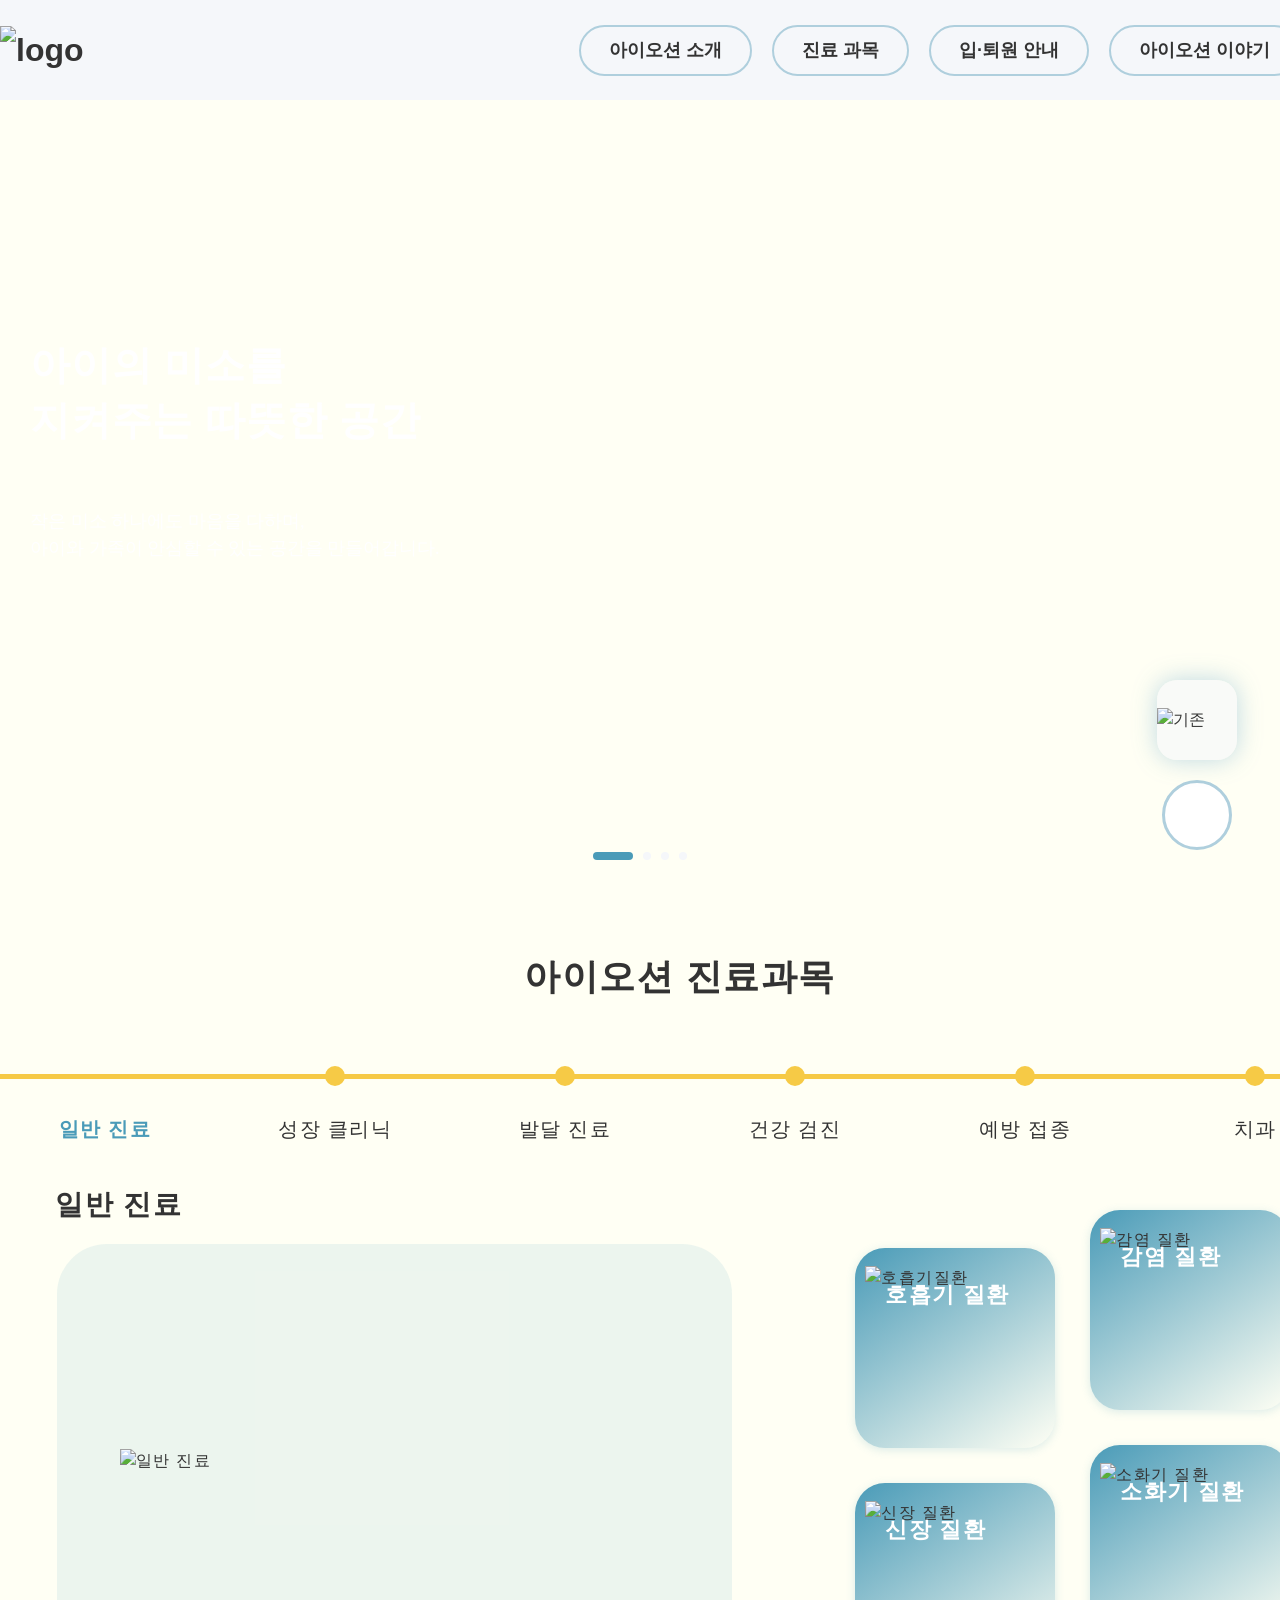
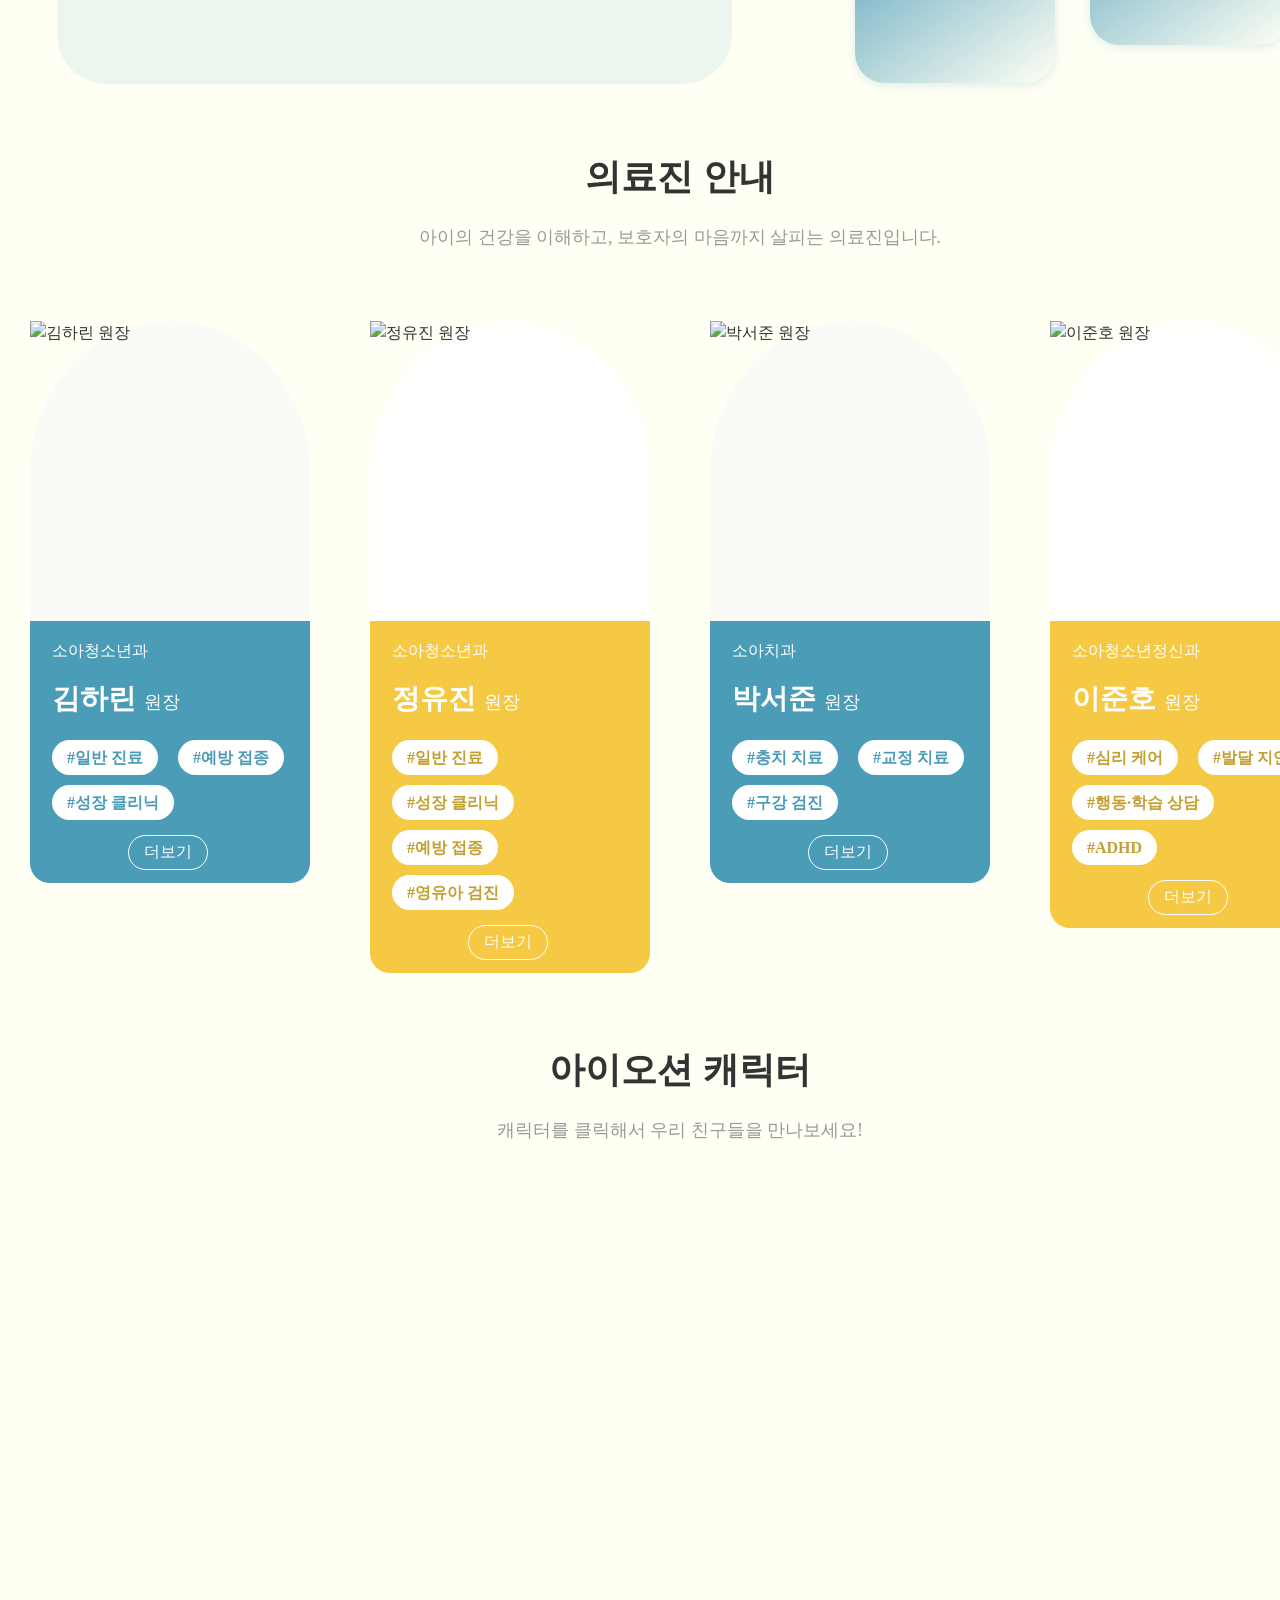
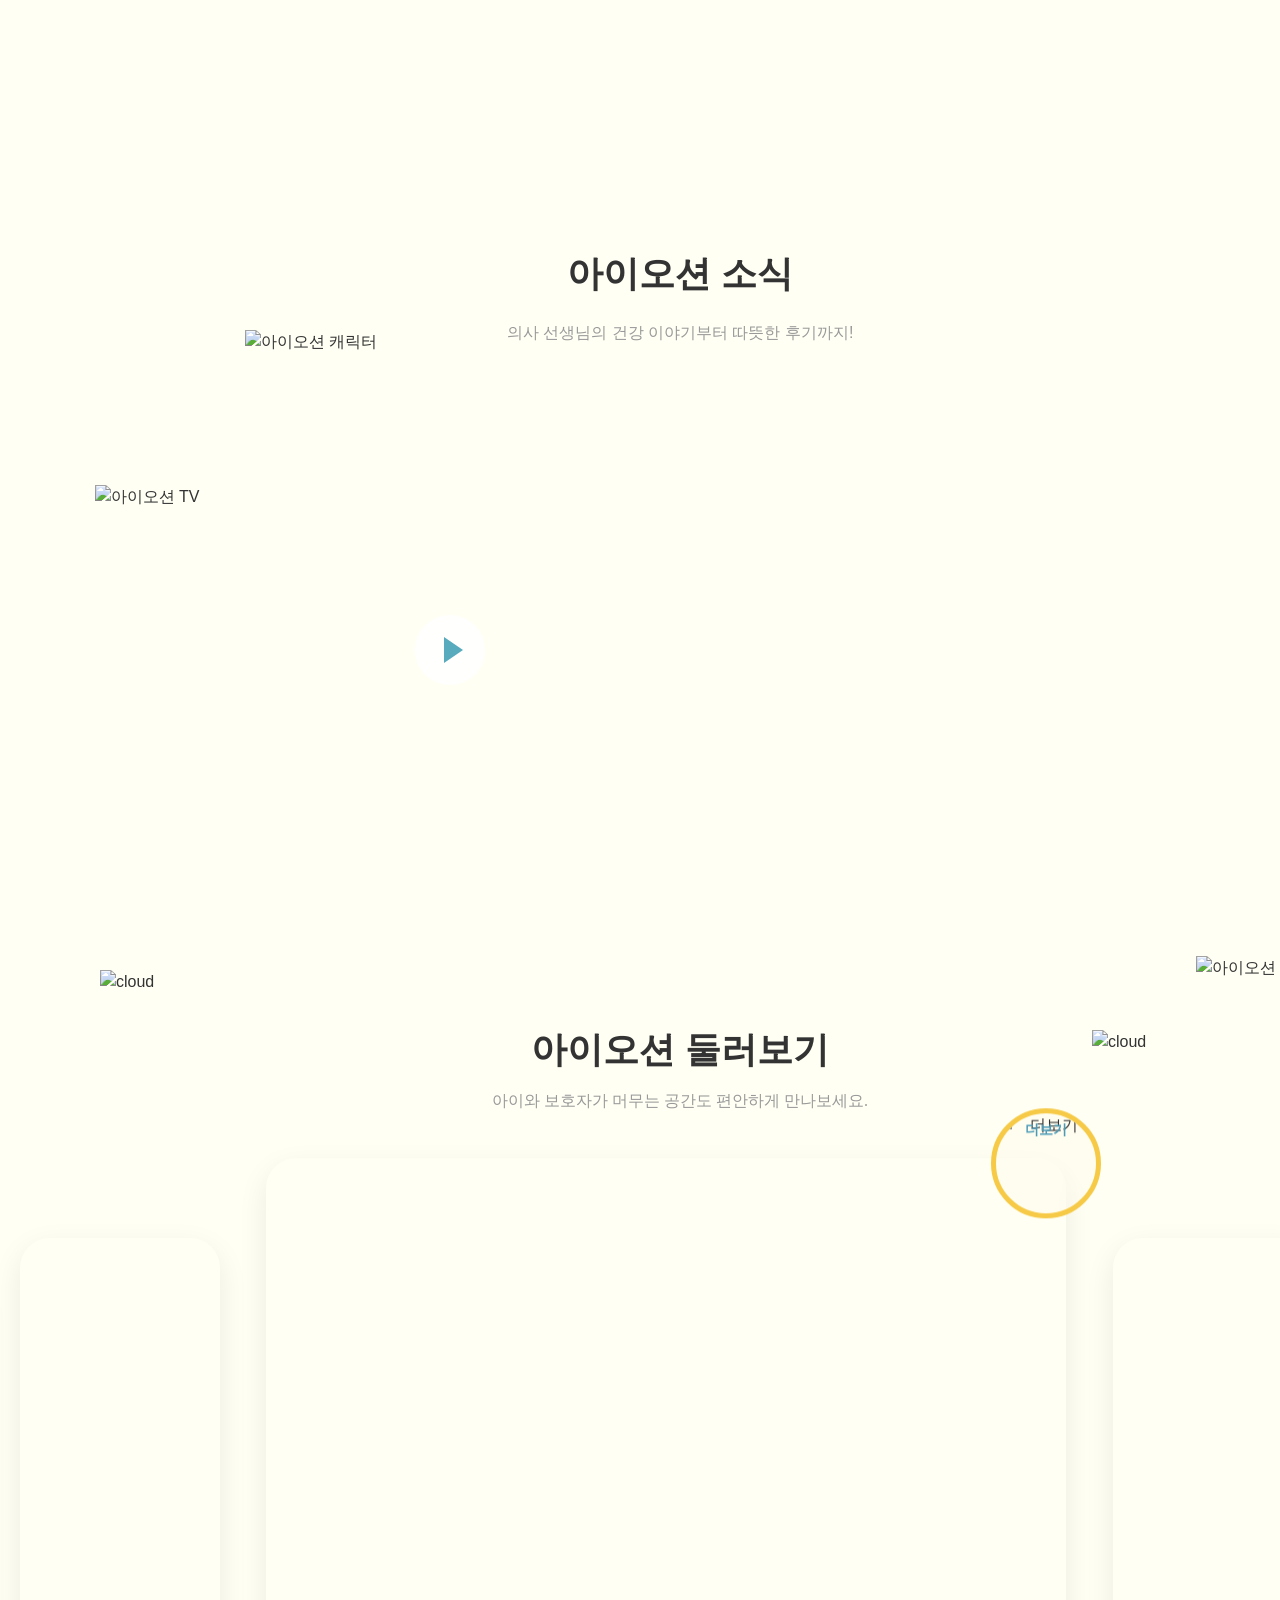
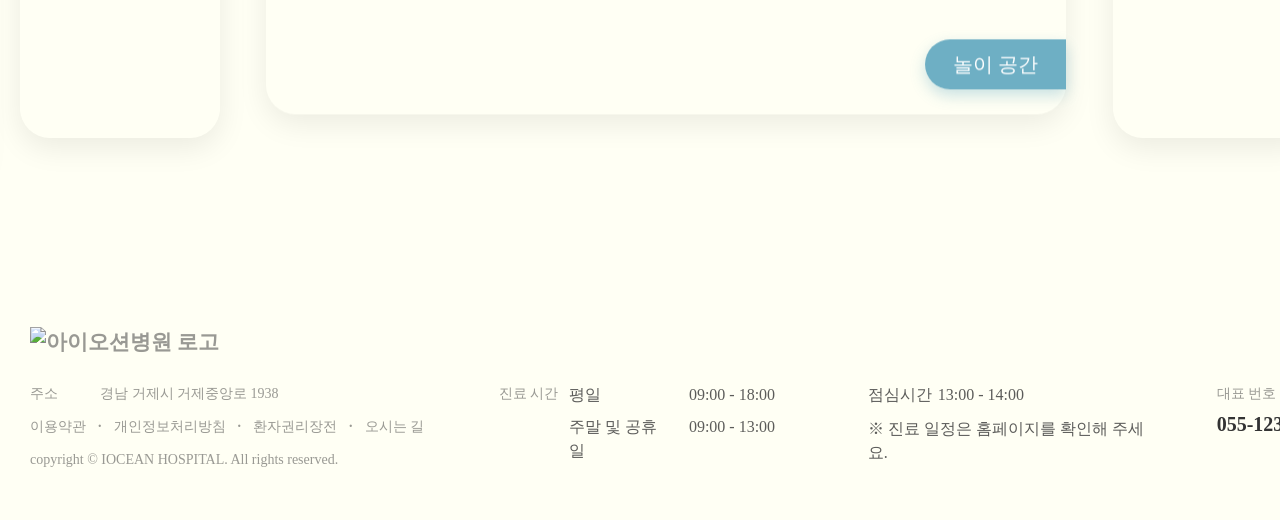
==== index.html @ 63591221 "Add files via upload" ====
<!DOCTYPE html>
<html lang="ko">

<head>
    <meta charset="UTF-8">
    <meta name="viewport" content="width=1360">
    <!-- 브라우저 뷰포트 너비를 1360px로 고정하여 페이지를 그리도록 설정 -->
    <title>아이오션병원</title>

    <!-- favicon -->
    <link rel="shortcut icon" href="./images/favicon.svg" type="image/x-icon">

    <!-- webfont 연결-->
    <!-- font-family: 'Pretendard'; -->
    <!-- font-family: 'SUITE', sans-serif; -->
    <link rel="stylesheet" as="style" crossorigin
        href="https://cdn.jsdelivr.net/gh/orioncactus/pretendard@v1.3.9/dist/web/static/pretendard.min.css" />
    <link href="https://cdn.jsdelivr.net/gh/sun-typeface/SUITE@2/fonts/static/woff2/SUITE.css" rel="stylesheet">


    <!-- Link Swiper's CSS -->
    <link rel="stylesheet" href="https://cdn.jsdelivr.net/npm/swiper@14.0.1/swiper-bundle.min.css" />


    <!-- css 연결-->
    <link rel="stylesheet" href="css/style.css">
</head>

<body>
    <div id="wrap">


        <!-- header st-->
        <div id="header">
            <div class="inner_header">


                <h1 class="logo">
                    <a href="#"><img src="./images/layout/header_logo.svg" alt="logo"></a>
                </h1>

                <ul class="gnb">
                    <li> <!-- 1 -->
                        <a href="#">아이오션 소개</a>

                        <!-- submenu -->
                        <div class="submenu">
                            <ul class="inner_submenu">
                                <li><a href="">병원 소개</a></li>
                                <li><a href="">의료진 소개</a></li>
                                <li><a href="">캐릭터 소개</a></li>
                            </ul>
                        </div>
                    </li>

                    <li> <!-- 2 -->
                        <a href="#">진료 과목</a>
                    </li>

                    <li> <!-- 3 -->
                        <a href="#">입·퇴원 안내</a>

                        <!-- submenu -->
                        <div class="submenu">
                            <ul class="inner_submenu">
                                <li><a href="">입원 안내</a></li>
                                <li><a href="">퇴원 안내</a></li>
                            </ul>
                        </div>
                    </li>

                    <li> <!-- 4 -->
                        <a href="#">아이오션 이야기</a>

                        <!-- submenu -->
                        <div class="submenu">
                            <ul class="inner_submenu">
                                <li><a href="">아이오션 소개</a></li>
                                <li><a href="">공지사항</a></li>
                            </ul>
                        </div>
                    </li>
                </ul>

            </div>
        </div>
        <!-- header fi-->


        <!-- main banner-->
        <div class="main-banner">
            <div class="banner-slider">

                <!-- 슬라이드1 -->
                <div class="banner-slide" style="background-image: url(./images/main/banner1.png);">

                    <!-- <a href="#" class="banner-link"> -->
                    <!-- 여기에 caption 추가 -->
                    <div class="banner-caption">
                        <h2 class="caption-title">
                            아이의 미소를 <br>
                            지켜주는 따뜻한 공간
                        </h2>
                        <p class="caption-desc">
                            작은 미소 하나에도 마음을 다하며,
                            <br> 아이와 가족이 안심할 수 있는 공간을 만들어갑니다.
                        </p>
                    </div>
                    <!-- </a> -->
                </div>

                <!-- 슬라이드2 -->
                <div class="banner-slide" style="background-image: url(./images/main/banner2.png);">

                    <!-- <a href="#" class="banner-link"> -->

                    <!-- </a> -->

                    <!-- 여기에 caption 추가 -->
                    <div class="banner-caption">
                        <h2 class="caption-title">
                            처음 만나는 병원도 <br>
                            편안할 수 있도록
                        </h2>
                        <p class="caption-desc">
                            낯선 공간이 두렵지 않도록, <br>
                            아이의 눈높이에 맞춘 따뜻한 환경을 만들어갑니다.
                        </p>
                    </div>
                </div>

                <!-- 슬라이드3 -->
                <div class="banner-slide" style="background-image: url(./images/main/banner3.png);">

                    <!-- <a href="#" class="banner-link"> -->

                    <!-- </a> -->

                    <!-- 여기에 caption 추가 -->
                    <div class="banner-caption">
                        <h2 class="caption-title">
                            진료부터 입원까지, <br>
                            아이의 곁에서
                        </h2>
                        <p class="caption-desc">
                            꼼꼼한 진료와 체계적인 입원 시스템으로 <br>
                            필요한 순간마다 든든하게 함께합니다.
                        </p>
                    </div>
                </div>

                <!-- 슬라이드4 -->
                <div class="banner-slide" style="background-image: url(./images/main/banner4.png);">

                    <!-- <a href="#" class="banner-link"> -->

                    <!-- </a> -->

                    <!-- 여기에 caption 추가 -->
                    <div class="banner-caption">
                        <h2 class="caption-title">
                            아이와 보호자 <br>
                            모두를 위한 세심한 진료
                        </h2>
                        <p class="caption-desc">
                            작은 궁금증에도 귀 기울이며, <br>
                            보호자가 안심할 수 있는 진료를 약속합니다.
                        </p>
                    </div>
                </div>
            </div>

            <div class="swiper-pagination"></div>
        </div>
        <!-- main banner-->


        <!-- 콘텐츠 -->
        <div id="container">

            <!-- 진료과목 -->
            <section class="medical-section">

                <!-- 섹션 제목 -->
                <div class="medical-title">
                    <h2>아이오션 진료과목</h2>
                </div>


                <div class="medical-tab-wrap">


                    <!-- 탭 메뉴 -->
                    <div class="medical-tabs">

                        <button class="medical-tab active" data-tab="general">
                            <span>일반 진료</span>
                        </button>

                        <button class="medical-tab" data-tab="growth">
                            <span>성장 클리닉</span>
                        </button>

                        <button class="medical-tab" data-tab="development">
                            <span>발달 진료</span>
                        </button>

                        <button class="medical-tab" data-tab="checkup">
                            <span>건강 검진</span>
                        </button>

                        <button class="medical-tab" data-tab="vaccination">
                            <span>예방 접종</span>
                        </button>

                        <button class="medical-tab" data-tab="dental">
                            <span>치과</span>
                        </button>

                    </div>


                    <!-- 탭 콘텐츠 -->
                    <div class="medical-contents">

                        <!-- 일반 진료 -->
                        <div class="medical-content active" id="general">

                            <div class="medical-text">
                                <h3>일반 진료</h3>
                            </div>

                            <div class="medical-character">
                                <img src="./images/main/sec1.svg" alt="일반 진료">
                            </div>

                            <div class="medical-cards">

                                <div class="medical-card">
                                    <p>호흡기 질환</p>
                                    <img src="./images/main/sec1_icon1.svg" alt="호흡기질환">
                                </div>

                                <div class="medical-card">
                                    <p>감염 질환</p>
                                    <img src="./images/main/sec1_icon2.svg" alt="감염 질환">

                                </div>

                                <div class="medical-card">
                                    <p>신장 질환</p>
                                    <img src="./images/main/sec1_icon3.svg" alt="신장 질환">
                                </div>

                                <div class="medical-card">
                                    <p>소화기 질환</p>
                                    <img src="./images/main/sec1_icon4.svg" alt="소화기 질환">
                                </div>
                            </div>
                        </div>

                        <!-- 성장 클리닉 -->
                        <div class="medical-content" id="growth">

                            <div class="medical-text">
                                <h3>성장 클리닉</h3>
                            </div>

                            <div class="medical-character">
                                <img src="./images/main/sec2.svg" alt="성장 클리닉">
                            </div>

                            <div class="medical-cards">

                                <div class="medical-card">
                                    <p>저신장증</p>
                                    <img src="./images/main/sec2_icon1.svg" alt="저신장증">

                                </div>

                                <div class="medical-card">
                                    <p>소아 비만</p>
                                    <img src="./images/main/sec2_icon2.svg" alt="소아 비만">

                                </div>

                                <div class="medical-card">
                                    <p>성조숙증</p>
                                    <img src="./images/main/sec2_icon3.svg" alt="성조숙증">
                                </div>

                            </div>

                        </div>

                        <!-- 발달 진료 -->
                        <div class="medical-content" id="development">

                            <div class="medical-text">
                                <h3>발달 진료</h3>
                            </div>

                            <div class="medical-character">
                                <img src="./images/main/sec3.svg" alt="발달 진료">
                            </div>

                            <div class="medical-cards">

                                <div class="medical-card">
                                    <p>심리 케어</p>
                                    <img src="./images/main/sec3_icon1.svg" alt="심리 케어">
                                </div>

                                <div class="medical-card">
                                    <p>발달 지연</p>
                                    <img src="./images/main/sec3_icon2.svg" alt="발달 지연">
                                </div>

                                <div class="medical-card">
                                    <p>ADHD</p>
                                    <img src="./images/main/sec3_icon3.svg" alt="ADHD">
                                </div>
                                <div class="medical-card">
                                    <p>행동·학습 상담</p>
                                    <img src="./images/main/sec3_icon4.svg" alt="행동·학습 상담">
                                </div>
                            </div>

                        </div>

                        <!-- 건강 검진 -->
                        <div class="medical-content" id="checkup">

                            <div class="medical-text">
                                <h3>건강 검진</h3>
                            </div>

                            <div class="medical-character">
                                <img src="./images/main/sec4.svg" alt="건강 검진">
                            </div>

                            <div class="medical-cards">

                                <div class="medical-card">
                                    <p>영유아 건강검진</p>
                                    <img src="./images/main/sec4_icon1.svg" alt="영유아 건강검진">
                                </div>

                                <div class="medical-card">
                                    <p>학생 건강검진</p>
                                    <img src="./images/main/sec4_icon2.svg" alt="학생 건강검진">
                                </div>

                            </div>

                        </div>

                        <!-- 예방 접종 -->
                        <div class="medical-content" id="vaccination">

                            <div class="medical-text">
                                <h3>예방 접종</h3>
                            </div>

                            <div class="medical-character">
                                <img src="./images/main/sec5.svg" alt="예방 접종">
                            </div>

                            <div class="medical-cards">

                                <div class="medical-card">
                                    <p>영유아기</p>
                                    <img class="sec5-left" src="images/main/sec5_icon1.svg" alt="영유아기">

                                </div>

                                <div class="medical-card">
                                    <p>소아기</p>
                                    <img src="./images/main/sec5_icon2.svg" alt="소아기">
                                </div>

                                <div class="medical-card">
                                    <p>청소년기</p>
                                    <img src="./images/main/sec5_icon3.svg" alt="청소년기">
                                </div>

                            </div>

                        </div>

                        <!-- 치과 -->
                        <div class="medical-content" id="dental">

                            <div class="medical-text">
                                <h3>치과</h3>
                            </div>

                            <div class="medical-character">
                                <img src="./images/main/sec6.svg" alt="치과">
                            </div>

                            <div class="medical-cards">

                                <div class="medical-card">
                                    <p>충치 치료</p>
                                    <img class="sec6-right" src="./images/main/sec6_icon1.svg" alt="">
                                </div>

                                <div class="medical-card">
                                    <p>교정 치료</p>
                                    <img src="./images/main/sec6_icon2.svg" alt="">
                                </div>

                                <div class="medical-card">
                                    <p>구강 검진</p>
                                    <img src="./images/main/sec6_icon3.svg" alt="">
                                </div>

                            </div>

                        </div>
                    </div>
                </div>
            </section>



            <!-- 의료진 소개 -->
            <section class="doctor-section">

                <!-- 섹션 제목 -->
                <div class="doctor-title">
                    <h2>의료진 안내</h2>
                    <p>아이의 건강을 이해하고, 보호자의 마음까지 살피는 의료진입니다.</p>
                </div>


                <!-- 의료진 목록 -->
                <div class="doctor-list">

                    <!-- 김하린 -->
                    <div class="doctor-card blue">

                        <div class="doctor-image">
                            <img src="./images/main/doc1.png" alt="김하린 원장">
                        </div>

                        <div class="doctor-info">
                            <p class="doctor-department">소아청소년과</p>

                            <h3>김하린 <small>원장</small></h3>

                            <div class="doctor-tags">
                                <span>#일반 진료</span>
                                <span>#예방 접종</span>
                                <span>#성장 클리닉</span>
                            </div>

                            <button type="button" class="doctor-more" data-url="./doctor/kim-harin.html">
                                더보기
                            </button>
                        </div>

                    </div>

                    <!-- 정유진 -->
                    <div class="doctor-card yellow">

                        <div class="doctor-image cloy">
                            <img src="./images/main/doc2.png" alt="정유진 원장">

                        </div>

                        <div class="doctor-info">
                            <p class="doctor-department">소아청소년과</p>

                            <h3>정유진 <small>원장</small></h3>

                            <div class="doctor-tags cloy">
                                <span>#일반 진료</span>
                                <span>#성장 클리닉</span>
                                <span>#예방 접종</span>
                                <span>#영유아 검진</span>
                            </div>

                            <button type="button" class="doctor-more cloy" data-url="./doctor/jung-yujin.html">
                                더보기
                            </button>
                        </div>

                    </div>


                    <!-- 박서준 -->
                    <div class="doctor-card blue">

                        <div class="doctor-image">
                            <img src="./images/main/doc3.png" alt="박서준 원장">
                        </div>

                        <div class="doctor-info">
                            <p class="doctor-department">소아치과</p>

                            <h3>박서준 <small>원장</small></h3>

                            <div class="doctor-tags">
                                <span>#충치 치료</span>
                                <span>#교정 치료</span>
                                <span>#구강 검진</span>
                            </div>

                            <button type="button" class="doctor-more" data-url="./doctor/park-seojun.html">
                                더보기
                            </button>
                        </div>

                    </div>

                    <!-- 이준호 -->
                    <div class="doctor-card yellow">

                        <div class="doctor-image cloy">
                            <img src="./images/main/doc4.png" alt="이준호 원장">
                        </div>

                        <div class="doctor-info">
                            <p class="doctor-department">소아청소년정신과</p>

                            <h3>이준호 <small>원장</small></h3>

                            <div class="doctor-tags cloy">
                                <span>#심리 케어</span>
                                <span>#발달 지연</span>
                                <span>#행동·학습 상담</span>
                                <span>#ADHD</span>
                            </div>

                            <button type="button" class="doctor-more cloy" data-url="./doctor/lee-junho.html">
                                더보기
                            </button>
                        </div>

                    </div>

                </div>

            </section>



            <!-- 캐릭터 소개 -->
            <section class="character-section">

                <div class="character-title">
                    <h2>아이오션 캐릭터</h2>
                    <p>캐릭터를 클릭해서 우리 친구들을 만나보세요!</p>
                </div>

                <!-- 16:9 영상 -->
                <div class="character-video">
                    <video src="./images/main/movie.mp4" autoplay muted loop playsinline></video>
                </div>

            </section>


            <div class="bg_wrap"> <!-- 소식 & 둘러보기 배경 -->


                <!-- 아이오션 소식 -->
                <section class="news-section">

                    <!-- 제목 -->
                    <div class="news-title">
                        <h2>아이오션 소식</h2>
                        <p>의사 선생님의 건강 이야기부터 따뜻한 후기까지!</p>
                    </div>


                    <!-- 콘텐츠 -->
                    <div class="news-content">

                        <div class="tv-screen">

                            <!-- 모니터 화면 -->
                            <img class="tv-youtube" src="./images/main/youtube.png" alt="아이오션 TV">

                            <!-- 캐릭터 -->
                            <img class="tv-character" src="./images/main/Y_star.svg" alt="아이오션 캐릭터">

                            <!-- 재생 버튼 -->
                            <button class="tv-play" type="button" aria-label="영상 재생">
                                <span></span>
                            </button>

                        </div>


                        <!-- 카드 -->
                        <div class="card-wrap">

                            <!-- 칭찬카드 -->
                            <div class="news-card">
                                <div class="praise-swiper">
                                    <div class="swiper card">
                                        <div class="swiper-wrapper">
                                            <div class="swiper-slide"><img src="./images/main/card1.png" alt=""></div>
                                            <div class="swiper-slide"><img src="./images/main/card2.png" alt=""></div>
                                            <div class="swiper-slide"><img src="./images/main/card3.png" alt=""></div>
                                            <div class="swiper-slide"><img src="./images/main/card4.png" alt=""></div>
                                            <div class="swiper-slide"><img src="./images/main/card5.png" alt=""></div>
                                            <div class="swiper-slide"><img src="./images/main/card6.png" alt=""></div>
                                        </div>
                                    </div>
                                </div>
                            </div>
                            <img class="card-character" src="./images/main/G_tab.svg" alt="아이오션 캐릭터">
                        </div>

                    </div>

                </section>


                <!-- 둘러보기 -->
                <section class="tour-section">

                    <!-- 구름 배경 요소 -->
                    <div class="cloud cloud-1">
                        <img src="./images/main/cloud1.svg" alt="cloud">
                    </div>
                    <div class="cloud cloud-2">
                        <img src="./images/main/cloud2.svg" alt="cloud">
                    </div>

                    <div class="tour-inner">
                        <div class="tour-title">
                            <h2>아이오션 둘러보기</h2>
                            <p>아이와 보호자가 머무는 공간도 편안하게 만나보세요.</p>
                        </div>

                        <div class="tour-slider">
                            <!-- 이전 버튼 -->
                            <button class="tour-arrow prev" type="button">
                            </button>

                            <div class="tour-window">
                                <div class="tour-track" id="tour-track">
                                    <!-- 무한 루프를 돌 8개의 슬라이드 아이템 -->
                                    <div class="tour-item">
                                        <div class="img-placeholder bg-1"></div>
                                        <span>놀이 공간</span>

                                        <a href="#link" class="btn-more">
                                            <div class="txt">더보기</div>
                                            <img src="./images/main/view.svg" alt="더보기">
                                        </a>
                                    </div>
                                    <div class="tour-item">
                                        <div class="img-placeholder bg-2"></div><span>다인실</span>

                                        <a href="#link" class="btn-more">
                                            <div class="txt">더보기</div>
                                            <img src="./images/main/view.svg" alt="더보기">
                                        </a>
                                    </div>
                                    <div class="tour-item">
                                        <div class="img-placeholder bg-3"></div><span>대기실</span>

                                        <a href="#link" class="btn-more">
                                            <div class="txt">더보기</div>
                                            <img src="./images/main/view.svg" alt="더보기">
                                        </a>
                                    </div>
                                    <div class="tour-item">
                                        <div class="img-placeholder bg-4"></div><span>X-Ray실</span>

                                        <a href="#link" class="btn-more">
                                            <div class="txt">더보기</div>
                                            <img src="./images/main/view.svg" alt="더보기">
                                        </a>
                                    </div>
                                    <div class="tour-item">
                                        <div class="img-placeholder bg-5"></div><span>수유실</span>

                                        <a href="#link" class="btn-more">
                                            <div class="txt">더보기</div>
                                            <img src="./images/main/view.svg" alt="더보기">
                                        </a>
                                    </div>
                                    <div class="tour-item">
                                        <div class="img-placeholder bg-6"></div><span>접수·수납</span>

                                        <a href="#link" class="btn-more">
                                            <div class="txt">더보기</div>
                                            <img src="./images/main/view.svg" alt="더보기">
                                        </a>
                                    </div>
                                    <div class="tour-item">
                                        <div class="img-placeholder bg-7"></div><span>진료실 1</span>

                                        <a href="#link" class="btn-more">
                                            <div class="txt">더보기</div>
                                            <img src="./images/main/view.svg" alt="더보기">
                                        </a>
                                    </div>
                                    <div class="tour-item">
                                        <div class="img-placeholder bg-8"></div><span>치과</span>

                                        <a href="#link" class="btn-more">
                                            <div class="txt">더보기</div>
                                            <img src="./images/main/view.svg" alt="더보기">
                                        </a>
                                    </div>
                                </div>
                            </div>

                            <!-- 다음 버튼 -->
                            <button class="tour-arrow next" type="button"></button>
                        </div>
                    </div>
                </section>
            </div>

        </div>



        <!-- footer st -->
        <footer class="footer">
            <div class="footer-inner">

                <!-- 상단 로고 (단독 행) -->
                <div class="footer-top">
                    <h2 class="footer-logo">
                        <img src="./images/layout/footer_logo.svg" alt="아이오션병원 로고">
                    </h2>
                </div>

                <!-- 하단 텍스트 영역 (동일한 선상 정렬) -->
                <div class="footer-bottom">

                    <!-- 병원 정보 -->
                    <div class="footer-info footer-block">
                        <div class="info-item">
                            <p class="label">주소</p>
                            <p class="value">경남 거제시 거제중앙로 1938</p>
                        </div>
                        <div class="info-item">
                            <!-- <p class="label"><a href="#">이용약관</a></p> -->
                            <p class="value">
                                <a href="#">이용약관</a> <b>·</b>
                                <a href="#">개인정보처리방침</a> <b>·</b> <a href="#">환자권리장전</a> <b>·</b> <a href="#">오시는 길</a>
                            </p>
                        </div>
                        <p class="copyright">
                            copyright © IOCEAN HOSPITAL. All rights reserved.
                        </p>
                    </div>

                    <!-- 진료시간 -->
                    <div class="footer-time footer-block">
                        <p class="label">진료 시간</p>
                        <div class="value">
                            <div class="time-row">
                                <span>평일</span>
                                <span>09:00 - 18:00</span>
                            </div>
                            <div class="time-row">
                                <span>주말 및 공휴일</span>
                                <span>09:00 - 13:00</span>
                            </div>
                        </div>
                    </div>

                    <!-- 점심시간 -->
                    <div class="footer-lunch">
                        <!-- 점심시간 라벨과 시간을 한 줄로 묶기 -->
                        <div class="lunch-row">
                            <p class="label">점심시간</p>
                            <p class="value">13:00 - 14:00</p>
                        </div>
                        <!-- 안내 문구를 밖으로 빼서 점심시간 글자 바로 밑에 오도록 배치 -->
                        <p class="notice">※ 진료 일정은 홈페이지를 확인해 주세요.</p>
                    </div>

                    <!-- 대표번호 -->
                    <div class="footer-contact footer-block">
                        <p class="label">대표 번호</p>
                        <div class="value">
                            <a href="tel:055-123-4567" class="tel-link">055-123-4567</a>
                        </div>
                    </div>

                </div>
            </div>
        </footer>
        <!-- footer end-->

    </div>
    <!-- 콘텐츠 -->


    <div class="medical-inner"></div>
    </div>





    <!-- wrap -->
    </div>


    <script src="js/jquery-4.0.0.min.js"></script>
    <!-- Swiper JS -->
    <script src="https://cdn.jsdelivr.net/npm/swiper@14.0.1/swiper-bundle.min.js"></script>
    <script src="js/script.js"></script>







    <!-- ==========================================
       플로팅 퀵 메뉴
    ========================================== -->
    <div class="floating-menu">

        <!-- 숨겨진 퀵 아이콘 메뉴 (호버 시 등장) -->
        <div class="quick-icons">
            <a href="#none" title="캘린더"><img src="./images/button/calendar.svg" alt="캘린더"></a>
            <a href="tel:055-123-4567" title="전화"><img src="./images/button/call.svg" alt="전화"></a>
            <a href="#none" title="상담"><img src="./images/button/message.svg" alt="상담"></a>
        </div>

        <!-- 캐릭터 영역 (기본/호버 이미지 2장 겹쳐두기) -->
        <div class="quick-char">
            <img src="./images/button/basic.svg" alt="기존" class="char-default">
            <img src="./images/button/hover.svg" alt="호버" class="char-hover">
        </div>

        <!-- 탑 버튼 -->
        <button type="button" class="btn-top" aria-label="상단으로 이동">
            <span class="arrow"></span>
        </button>

    </div>
    <!-- 플로팅 퀵 메뉴 끝 -->
</body>

</html>
---- css/style.css ----
@charset "utf-8";

/* webfont */
/* 웹폰트없으면 지우세요!!! */
html,
body,
div,
span,
iframe,
h1,
h2,
h3,
h4,
h5,
h6,
p,
blockquote,
pre,
a,
em,
img,
small,
strong,
b,
dl,
dt,
dd,
ol,
ul,
li,
fieldset,
form,
label,
legend,
table,
caption,
tr,
th,
td,
article,
aside,
footer,
header,
nav,
section,
summary,
video,
* {
    padding: 0;
    margin: 0;
}

ul,
ol {
    list-style: none;
}

a {
    text-decoration: none;
    color: inherit;
}

html {
    /* Prevent font scaling in landscape */

    -webkit-text-size-adjust: none;
    /*Chrome, Safari, newer versions of Opera*/

    -moz-text-size-adjust: none;
    /*Firefox*/

    -ms-text-size-adjust: none;
    /*Ie*/

    -o-text-size-adjust: none;
    /*old versions of Opera*/
}

body {
    font-family: 'Pretendard';
    font-family: 'SUITE', sans-serif;
    /* font-size: ; */
    line-height: 1.5;
    color: #333;
    background-color: #fffff4;
}

#wrap {
    min-width: 1360px;
}




/* ❤️❤️❤️ header */
#header {
    background-color: #F5F7FA;

    width: 100%;
    height: 100px;
    position: fixed;
    top: 0;
    left: 0;
    z-index: 1000;
}

.inner_header {
    width: 1300px;
    height: 100px;
    text-align: center;
    align-items: center;
    margin: 0 auto;

    display: flex;
    justify-content: space-between;
}


.gnb {
    display: flex;
    gap: 20px;
}

.gnb>li {
    position: relative;
}

/* 버튼과 서브메뉴 사이 연결 / 테두리가 있으니 가상선택자로 */
.gnb>li::after {
    content: "";
    position: absolute;
    left: 0;
    top: 100%;
    width: 100%;
    height: 30px;
    /* 빈 공간만큼 */
    cursor: pointer;
}

.gnb>li>a {
    display: block;
    padding: 10px 28px;
    border: 2px solid #AFCFDD;
    border-radius: 50px;
    font-size: 18px;
    font-weight: 700;
}

.gnb>li>a:hover {
    background-color: #4A9BB8;
    border: 2px solid #4A9BB8;
    color: #fff;
    box-shadow: 0 4px 10px rgba(74, 155, 184, 0.3)
}

.submenu {
    /* display: flex;
    flex-direction: column;
 */

    position: absolute;
    top: 81px;
    left: 0;
    margin-top: 0;

    background-color: #F5F7FA;
    padding: 10px 22px;
    border-radius: 20px;
    box-shadow: 1px 2px 3px rgba(74, 155, 184, 0.3);
    z-index: 100;

    display: none;

    /* 숨김 처리 */
    /* opacity: 0;
    visibility: hidden;

    transition: opactiy 0.3s ease-in-out, visibility 0.3s ease-in-out; */
    /* transition: all 0.3s cubic-bezier(0.25, 0.8, 0.25, 1); */

}

.gnb>li:hover .submenu {
    /* display: flex;
    flex-direction: column; */

    opacity: 1;
    visibility: visible;
}

.inner_submenu li a {
    font-weight: 700;
    display: block;
    padding: 8px 20px;
    font-size: 16px;
    color: #333;
}

.inner_submenu li a:hover {
    color: #4a9bb8;

}

/* 기존 :hover 코드에 .active 클래스를 추가합니다. */
.gnb>li>a:hover,
.gnb>li>a.active {
    background-color: #4A9BB8;
    border: 2px solid #4A9BB8;
    color: #fff;
    /* box-shadow: 0 4px 10px rgba(74, 155, 184, 0.3); */
}



/* --------------------------------------------------------------- */
/* 😁😁😁😁 main banner */

.main-banner {

    width: 100%;
    height: 900px;
    overflow: hidden;
}

.banner-slider {
    position: relative;

    width: 100%;
    height: 100%;
}

.banner-slide {
    position: absolute;
    top: 0;
    left: 0;

    width: 100%;
    height: 100%;

    background-position: center center;
    background-repeat: no-repeat;
    background-size: cover;
    /* cursor: pointer; */
}

.banner-slide::before {
    content: "";

    position: absolute;
    top: 0;
    left: 0;

    width: 100%;
    height: 100%;

    /* background: linear-gradient(
        90deg,
        rgba(15, 39, 60, 0.48) 0%,
        rgba(15, 39, 60, 0.25) 28%,
        rgba(15, 39, 60, 0.05) 55%,
        rgba(15, 39, 60, 0) 100%
    ); */

    /* ????????????????????? */
    /* cursor: pointer; */
    /* pointer-events: none; */
}

.banner-caption {
    /* cursor: default; */

    position: absolute;
    top: 50%;
    left: 50%;

    width: 1300px;
    transform: translate(-50%, -50%);
    color: #fff;
    z-index: 3;
}

.caption-title,
.caption-desc {
    /* cursor: default; */

    -webkit-user-select: none;
    /* Safari, Chrome, older Opera */
    -moz-user-select: none;
    /* Firefox */
    -ms-user-select: none;
    /* IE/Edge */
    user-select: none;
}

.caption-title {
    /* 자간 */
    letter-spacing: 0.02em;
    /* 행간 */
    line-height: normal;
    margin-bottom: 60px;
    font-size: 40px;
    font-weight: 700;

    width: fit-content;

}

.caption-desc {
    font-family: 'Pretendard';
    font-size: 18px;
    font-weight: 400;
    width: fit-content;
}

.swiper-pagination {
    position: absolute;
    left: 50%;
    bottom: 40px;
    transform: translateX(-50%);

    display: flex;
    align-items: center;
    gap: 10px;

    z-index: 10;
}

.swiper-pagination span {
    width: 8px;
    height: 8px;
    background: #F5F7FA;
    border-radius: 10px;
    display: block;

    transition: 0.3s;
    cursor: pointer;
}

.swiper-pagination span.active {
    width: 40px;
    background: #4A9BB8;
}





/* ❤️❤️❤️❤️❤️❤️❤️❤️❤️❤️❤️ */
/* =====================================================
   아이오션 진료과목
===================================================== */

.medical-section {
    width: 100%;
    height: 800px;

    background: #FFFFF4;

    overflow: hidden;

    letter-spacing: 1.5px;
}


/* =====================================================
   섹션 제목
===================================================== */

.medical-title {
    text-align: center;

    padding-top: 50px;

    position: relative;

    z-index: 5;
}

.medical-title h2 {
    margin: 0;

    font-size: 36px;
    font-weight: 800;

    color: #333;
}


/* =====================================================
   탭 전체 영역
===================================================== */

.medical-tab-wrap {
    position: relative;
}

.medical-tab-wrap::before {
    content: "";

    display: block;

    width: 100%;
    height: 5px;

    background-color: #f6c945;

    position: absolute;

    top: 70px;
    left: 0;
}


/* =====================================================
   탭 메뉴
===================================================== */

.medical-tabs {
    position: absolute;

    top: 100px;
    left: 50%;

    transform: translate(-50%);

    width: 1300px;
    height: 65px;

    display: flex;

    align-items: center;
    justify-content: space-between;

    z-index: 10;
}


.medical-tab {
    position: relative;
    width: 150px;
    height: 25px;
    border: 0;
    background: transparent;
    cursor: pointer;
}

/* 노란 점 */
.medical-tab::before {
    content: "";
    position: absolute;

    top: -58px;
    left: 50%;

    width: 20px;
    height: 20px;

    transform: translateX(-50%);

    background: #f6ca46;
    border-radius: 50%;

    transition: opacity 0.2s ease,
        transform 0.25s ease;
}

/* hover 이미지 */
.medical-tab::after {
    content: "";
    position: absolute;

    top: -82px;
    left: 50%;

    width: 65px;
    height: 49px;

    transform: translateX(-50%) scale(0.85);

    background: url(../images/main/sec_hover.svg) no-repeat center;
    background-size: contain;

    opacity: 0;

    transition:
        opacity 0.25s ease,
        transform 0.25s ease;
}

.medical-tab:hover::before,
.medical-tab.active::before {
    opacity: 0;
}

.medical-tab:hover::after,
.medical-tab.active::after {
    opacity: 1;
    transform: translateX(-50%) scale(1);
}





.medical-tab span {

    display: block;

    margin-top: -15px;

    font-family: 'Pretendard';

    font-size: 20px;
    font-weight: 500;

    letter-spacing: 1.5px;

    color: #333;
}


.medical-tab:hover span {
    color: #4a9bb8;
}


.medical-tab.active span {

    color: #4a9bb8;

    font-weight: 700;
}


/* =====================================================
   콘텐츠 영역
===================================================== */

.medical-contents {

    position: absolute;

    top: 200px;
    left: 50%;

    transform: translate(-50%);

    width: 1300px;
    height: 300px;
}


/* =====================================================
   각각의 탭 콘텐츠
===================================================== */

.medical-content {

    position: absolute;

    top: 0;
    left: 0;

    width: 1300px;
    height: 100%;

    opacity: 0;

    visibility: hidden;

    transform: translateY(15px);

    transition:
        opacity 0.35s ease,
        transform 0.35s ease,
        visibility 0.35s ease;
}


.medical-content.active {

    opacity: 1;

    visibility: visible;

    transform: translateY(0);
}


/* =====================================================
   진료 제목
===================================================== */

.medical-text h3 {

    position: absolute;

    left: 25px;
    top: -20px;

    z-index: 4;

    margin: 0;

    font-size: 28px;
    font-weight: 700;

    color: #333;
}


/* =====================================================
   캐릭터 영역
   ★ 네가 작성한 top / left 그대로
===================================================== */

.medical-character {

    position: absolute;

    top: 40px;
    left: 27px;

    width: 675px;
    height: 440px;

    border-radius: 50px;

    background: rgba(74, 155, 184, 0.1);

    display: flex;

    align-items: center;
    justify-content: center;

    overflow: hidden;
}


.medical-character img {

    width: 550px;
    height: auto;

    object-fit: contain;

    transition: transform 0.5s ease;
}


.medical-content.active .medical-character img {

    transform: translateY(-3px);
}


/* =====================================================
   카드 영역
===================================================== */

.medical-cards {

    position: absolute;

    right: 0;
    top: 24px;

    width: 435px;
    height: 483px;

    margin-right: 80px;
}


/* =====================================================
   카드 공통
===================================================== */

.medical-card {

    position: absolute;

    width: 200px;
    height: 200px;

    border-radius: 30px;

    background:
        linear-gradient(145deg,
            #4A9BB8,
            rgba(74, 155, 184, 0.5),
            rgba(74, 155, 184, 0));

    box-shadow:
        0 2px 10px rgba(74, 155, 184, 0.2);

    /* padding: 30px 0 0 30px; */

    padding-top: 30px;
    padding-left: 30px;
    box-sizing: border-box;

    overflow: hidden;

    transition:
        transform 0.25s ease,
        box-shadow 0.25s ease;
}



/* =====================================================
   카드 제목
===================================================== */

.medical-card p {

    position: relative;

    z-index: 2;

    margin: 0;

    font-family: 'Pretendard';

    font-size: 22px;
    font-weight: 600;


    color: #fff;
}


/* =====================================================
   카드 이미지
===================================================== */

.medical-card img {

    position: absolute;

    left: 10px;
    bottom: 2px;
    /* right: 10px;
    bottom: 8px; */

    width: 180px;
    height: 180px;

    object-fit: contain;

    z-index: 1;

    transition:
        transform 0.3s ease;
}

.medical-card img
/* =====================================================
   카드 hover
===================================================== */

.medical-card:hover {

    box-shadow:
        0 12px 25px rgba(60, 120, 140, 0.25);
}


.medical-card:hover img {

    transform: scale(1.08);
}


/* =====================================================
   ★ 4개 카드
===================================================== */

/* 1번 - 왼쪽 위 */
.medical-cards.cards-4 .medical-card:nth-child(1) {

    left: 40px;
    top: 20px;
}


/* 2번 - 오른쪽 위 */
.medical-cards.cards-4 .medical-card:nth-child(2) {

    left: 275px;
    top: -18px;
}


/* 3번 - 왼쪽 아래 */
.medical-cards.cards-4 .medical-card:nth-child(3) {

    left: 40px;
    top: 255px;
}


/* 4번 - 오른쪽 아래 */
.medical-cards.cards-4 .medical-card:nth-child(4) {

    left: 275px;
    top: 217px;
}


/* =====================================================
   ★ 3개 카드
   왼쪽 큰 카드 + 오른쪽 위/아래
===================================================== */

/* 1번 - 왼쪽 큰 카드 */

.medical-cards.cards-3 .medical-card:nth-child(1) {

    left: 40px;
    top: 85px;

    width: 200px;
    height: 250px;
}

/* 2번 - 오른쪽 위 */

.medical-cards.cards-3 .medical-card:nth-child(2) {

    left: 275px;
    top: 20px;
}


/* 3번 - 오른쪽 아래 */

.medical-cards.cards-3 .medical-card:nth-child(3) {

    left: 275px;
    top: 255px;
}


/* =====================================================
   ★ 2개 카드
===================================================== */

.medical-cards.cards-2 .medical-card:nth-child(1) {

    padding-left: 25px;
    left: 40px;
    top: 85px;

    width: 200px;
    height: 250px;

}


.medical-cards.cards-2 .medical-card:nth-child(2) {

    left: 275px;
    top: 20px;
    /* left: 235px;
    top: 65px; */

    width: 200px;
    height: 250px;
}

/* 개별 이미지 위치 변경 */
.medical-cards.cards-3 .medical-card:nth-child(1) img {
    position: absolute;
    left: 10px;
    bottom: 2px;
    height: 230px;
}

.medical-cards.cards-2 img {
    position: absolute;
    left: 7px;
    top: 10px;
    height: 230px;
}

/* .medicla-card img.sec5-left {
    position: absolute;
    left: -10px;
} */

.medical-cards.cards-3 .medical-card img.sec5-left {
    position: absolute;
    left: -45px;
    bottom: -23px;
    width: 250px;
    height: 250px;
}

.medical-cards.cards-3 .medical-card img.sec6-right {
    position: absolute;
    left: 0;
    bottom: -23px;
    width: 250px;
    height: 250px;
}



/* 👌👌👌👌 의료진 소개!!!! */
/* =========================
   의료진 안내
========================= */

.doctor-section {
    width: 1300px;
    margin: 0 auto;
    padding-top: 50px;
    box-sizing: border-box;
}


/* 제목 */

.doctor-title {
    text-align: center;
    margin-bottom: 70px;
}

.doctor-title h2 {
    margin-bottom: 20px;
    font-size: 36px;
    font-weight: 800;
    color: #333;
}

.doctor-title p {
    margin: 0;
    font-family: 'Pretendard';
    font-size: 18px;
    font-weight: 400;
    color: #999;
}


/* 의료진 목록 */

.doctor-list {
    width: 100%;

    display: flex;
    justify-content: space-between;
    align-items: flex-start;
    margin-bottom: 70px;
}


/* 의료진 카드 */
.doctor-card {
    width: 280px;
    overflow: hidden;

    border-radius: 0 0 20px 20px;
}


/* 의사 이미지 */

.doctor-image {
    width: 280px;
    height: 300px;

    border-radius: 50% 50% 0 0;
    display: flex;
    align-items: flex-end;
    justify-content: center;

    background-color: rgba(245, 247, 250, 0.5);
}

.doctor-image img {
    display: block;

    width: 100%;
    height: 100%;

    object-fit: contain;
}

.doctor-image.cloy {
    background-color: rgba(255, 255, 255, 0.9);
}

/* 정보 영역 */

.doctor-info {
    min-height: 250px;
    padding: 18px 26px 13px 22px;

    box-sizing: border-box;
}


/* 색상 */

.doctor-card.blue .doctor-info {
    background: #4b9db7;
}

.doctor-card.yellow .doctor-info {
    background: #f6c945;
}

/* 진료과 */
.doctor-department {
    margin-bottom: 15px;
    font-family: 'Pretendard';
    font-size: 16px;
    font-weight: 400;
    color: #fff;
}


/* 이름 */
.doctor-info h3 {
    margin-bottom: 20px;

    font-size: 28px;
    font-weight: 700;
    color: #fff;
}

.doctor-info h3 small {
    /* margin-left: 4px; */
    font-size: 18px;
    font-weight: 400;
}


/* 진료 태그 */

.doctor-tags {
    display: flex;
    justify-content: space-between;
    flex-wrap: wrap;
    gap: 10px;

    min-height: 50px;
}

.doctor-tags span {
    height: 35px;
    padding: 8px 15px;

    box-sizing: border-box;

    border-radius: 20px;

    background: #fff;

    font-family: 'Pretendard';
    font-size: 16px;
    font-weight: 600;

    color: #4A9BB8;

    display: inline-flex;
    align-items: center;
    justify-content: center;

    white-space: nowrap;
}

.doctor-tags.cloy span {
    color: #C49F31;
}

/* 더보기 */

.doctor-more {
    display: block;

    width: 80px;
    height: 35px;

    margin: 15px auto 0;

    border: 1px solid #fff;
    border-radius: 20px;

    background: transparent;

    font-family: 'Pretendard';
    font-size: 16px;
    color: #fff;
    font-weight: 500;
    cursor: pointer;

    transition: 0.2s;
}

.doctor-more:hover {
    background: #fff;
    color: #4A9BB8;
}

.doctor-more.cloy:hover {
    background: #fff;
    color: #C49F31;
}





/* 🤣🤣🤣🤣🤣 캐릭터 영상 */
.character-section {
    width: 1300px;
    margin: 0 auto;

}

/* 제목 */
.character-title {
    text-align: center;
    margin-bottom: 70px;
}

.character-title h2 {
    margin-bottom: 20px;
    font-size: 36px;
    font-weight: 800;
    color: #333;
}

.character-title p {
    margin: 0;
    font-family: 'Pretendard';
    font-weight: 400;
    font-size: 18px;
    color: #999;
}

/* 영상 */
.character-video {
    width: 1000px;
    aspect-ratio: 16 / 9;
    margin: 50px auto 0;
    overflow: hidden;
    border-radius: 30px;
    /* background: #eee; */
}

.character-video video {
    display: block;
    width: 100%;
    height: 100%;
    object-fit: cover;
}



/* 아이오션 소식 */
.bg_wrap {
    margin-top: 70px;
    background: url(../images/main/bg.svg) no-repeat top 454px left;
}



/* 제목 */

.news-title {
    text-align: center;
    margin-bottom: 55px;
}

.news-title h2 {
    margin-bottom: 20px;
    font-size: 36px;
    font-weight: 800;
}

.news-title p {
    font-size: 16px;
    font-weight: 500;
    color: #999;
}


/* 콘텐츠 */

.news-content {
    width: 1300px;
    margin: 0 auto;

    display: flex;
    align-items: center;
    justify-content: center;
}


/* -------------------------
   아이오션 TV
------------------------- */
.tv-screen img {
    display: block;

    object-fit: contain;
}

.tv-screen {
    position: relative;

}

.tv-screen>img:first-child {
    display: block;
    /* width: 100%;
    height: 100%; */
    margin-top: 70px;
    width: 711px;
    height: 400px;
    object-fit: contain;
}

.tv-scree.tv-character {
    width: 100px;
    height: 100px;
}

/* 모니터 위 캐릭터 */
.tv-character {
    position: absolute;
    top: -85px;
    left: 150px;
    bottom: 20px;
    z-index: 2;
}

/* 재생 버튼 */
.tv-play {
    position: absolute;

    left: 50%;
    top: 50%;

    width: 70px;
    height: 70px;

    transform: translate(-50%, -50%);

    border: none;
    border-radius: 50%;

    background: rgba(255, 255, 255, 0.9);
    z-index: 3;
    cursor: pointer;
}

.tv-play span {
    position: absolute;

    left: 29px;
    top: 22px;

    width: 0;
    height: 0;

    border-top: 13px solid transparent;
    border-bottom: 13px solid transparent;
    border-left: 19px solid #58aabd;
}

/*
 -------------------------
   칭찬카드
------------------------- */

/* 카드 전체를 감싸는 래퍼 (캐릭터 배치의 기준점이 됨) */
.card-wrap {
    position: relative;
    /* 필요하다면 width나 margin을 여기에 설정할 수 있습니다 */
}

.news-card {
    width: 460px;

    display: flex;
    justify-content: center;
    align-items: center;
}

.news-card .swiper {
    width: 340px;
    height: 500px;
}

.news-card .swiper-slide {
    display: flex;
    align-items: top;
    justify-content: center;
}

.card-character {
    position: absolute;
    right: -110px;
    /* 카드 우측 밖으로 살짝 튀어나오게 조절 (원하는 만큼 값 변경) */
    bottom: -80px;
    /* 카드 아래쪽으로 살짝 내려오게 조절 (원하는 만큼 값 변경) */
    z-index: 10;
    /* 카드의 위쪽 레이어에 올라오도록 설정 */
    width: 180px;
    /* 캐릭터 크기 (적절한 사이즈로 조절하세요) */
    height: auto;
}

/* ===============
둘러보기
==================== */
.tour-section {
    position: relative;
    overflow: hidden;
    padding: 0 0 100px 0;
    min-height: 103vh;
    display: flex;
    align-items: center;
}

@keyframes floatUpDown {

    0%,
    100% {
        transform: translateY(0);
    }

    50% {
        transform: translateY(-20px);
    }
}

.cloud {
    position: absolute;
    z-index: 1;
}

.cloud-1 {
    width: 160px;
    height: 50px;
    top: 70px;
    left: 100px;
    animation: floatUpDown 4s ease-in-out infinite;
}

.cloud-2 {
    width: 200px;
    height: 60px;
    top: 130px;
    right: 5%;
    animation: floatUpDown 5s ease-in-out infinite reverse;
}

.tour-inner {
    width: 100%;
    max-width: 1400px;
    margin: 0 auto;
    text-align: center;
    position: relative;
    z-index: 2;
}

.tour-title {
    margin-bottom: 90px;
}

.tour-title h2 {
    font-size: 36px;
    color: #333;
    margin-bottom: 12px;
    font-weight: 800;
}

.tour-title p {
    font-family: 'Pretendard';
    color: #999;
    font-size: 16px;
    font-weight: 500;
}

.tour-slider {
    position: relative;
    display: flex;
    align-items: center;
    justify-content: center;
    width: 100%;
    padding: 0 50px;
}

.tour-window {
    width: 100%;
    position: relative;
    height: 500px;
    perspective: 1200px;
}

.tour-track {
    width: 100%;
    height: 100%;
    position: relative;
}

/* 💡 핵심 수정 1: overflow: hidden 삭제 */
.tour-item {
    position: absolute;
    top: 50%;
    border-radius: 30px;
    /* overflow: hidden; <--- 삭제됨 */
    transition: all 0.6s cubic-bezier(0.25, 1, 0.5, 1);
    cursor: pointer;
    box-shadow: 0 10px 30px rgba(0, 0, 0, 0.08);
    transform-origin: center center;
}

.img-placeholder {
    width: 100%;
    height: 100%;
    border-radius: 30px;
    background-size: cover;
    background-position: center;
}



/* ==================================================
   더보기 버튼 (파란색 도형 충돌 해결 & 비율 최적화)
================================================== */
.tour-item .btn-more {
    position: absolute;
    top: -40px;
    right: -30px;
    width: 100px;
    height: 100px;

    display: flex;
    flex-direction: column;
    align-items: center;
    justify-content: center;
    /* 안의 요소들을 정중앙으로 모아줌 */
    text-decoration: none;

    opacity: 0;
    pointer-events: none;
    transition: all 0.3s ease;
    transform: translateY(10px);
    z-index: 20;
}

/* '더보기' 글자 */
.tour-item .btn-more .txt {
    font-family: 'Pretendard';
    font-size: 14px;
    font-weight: 600;
    color: #4A9BB8;
    margin-bottom: -32px;
    /* 글자와 밑의 캐릭터 사이 간격을 좁힘 */
    z-index: 2;
}

/* 캐릭터 이미지 */
.tour-item .btn-more img {
    border-radius: 50%;
    border: 5px solid #F6CA46;
    background-color: rgba(255, 251, 233, 0.5);
    backdrop-filter: blur(10px);

    height: 100px;
    width: 100px;
    /* width: 70%; */
    /* 캐릭터 이미지가 글씨 밑에 쏙 들어가도록 크기 조절 */
    /* height: auto; */
    object-fit: contain;
    z-index: 1;
}

.tour-item .btn-more:hover {
    transform: scale(1.05);
}




.pos-0 .btn-more {
    opacity: 1;
    pointer-events: auto;
    transform: translateY(0);
}

.bg-1 {
    background: url(../images/main/inside1.png) no-repeat center center /cover;
}

.bg-2 {
    background: url(../images/main/inside2.png) no-repeat center center /cover;
}

.bg-3 {
    background: url(../images/main/inside3.png) no-repeat center center /cover;
}

.bg-4 {
    background: url(../images/main/inside4.png) no-repeat center center /cover;
}

.bg-5 {
    background: url(../images/main/inside5.png) no-repeat center center /cover;
}

.bg-6 {
    background: url(../images/main/inside6.png) no-repeat center center /cover;
}

.bg-7 {
    background: url(../images/main/inside7.png) no-repeat center center /cover;
}

.bg-8 {
    background: url(../images/main/inside8.png) no-repeat center center /cover;
}

.tour-item span {
    position: absolute;
    bottom: 25px;
    right: 0px;
    background-color: rgba(74, 155, 184, 0.8);
    color: #fff;
    padding: 10px 28px;
    border-radius: 30px 0 0 30px;
    font-family: 'Pretendard';
    font-size: 20px;
    font-weight: 500;
    opacity: 0;
    transition: opacity 0.3s ease;
    box-shadow: 0 6px 15px rgba(74, 155, 184, 0.3);
    pointer-events: none;
    z-index: 10;
}

.tour-item.pos-0 span {
    opacity: 1;
}

.pos-0 {
    left: 50%;
    top: 50%;
    width: 800px;
    height: 556px;
    transform: translate(-58%, -53%);
    z-index: 5;
    filter: brightness(1);
    cursor: default;
}

.pos-m1 {
    left: 70px;
    top: 57%;
    width: 200px;
    height: 500px;
    transform: translate(-50%, -50%);
    z-index: 4;
    filter: brightness(0.7);
}

.pos-m2 {
    left: -170px;
    top: 65%;
    width: 200px;
    height: 500px;
    transform: translate(-50%, -50%);
    z-index: 3;
    filter: brightness(0.5);
}

.pos-p1 {
    right: -3px;
    top: 57%;
    width: 200px;
    height: 500px;
    transform: translate(-50%, -50%);
    z-index: 4;
    filter: brightness(0.7);
}

.pos-p2 {
    right: -243px;
    top: 65%;
    width: 200px;
    height: 500px;
    transform: translate(-50%, -50%);
    z-index: 3;
    filter: brightness(0.5);
}

.pos-hidden {
    left: 50%;
    top: 50%;
    width: 11%;
    height: 85%;
    transform: translate(-50%, -50%) scale(0.5);
    z-index: 1;
    opacity: 0;
    pointer-events: none;
}

.tour-arrow {
    position: absolute;
    z-index: 10;
    font-size: 20px;
    background-color: #f6c945;
    width: 50px;
    height: 50px;
    border-radius: 50%;
    border: none;
    color: #fff;
    cursor: pointer;
    display: flex;
    align-items: center;
    justify-content: center;
    transition: all 0.2s ease;
}

.tour-arrow:hover {
    transform: scale(1.1);
    background-color: #eab729;
}

.tour-arrow.prev {
    background: url(../images/main/mark_left.svg) no-repeat center center;
    left: 228px;
}

.tour-arrow.next {
    background: url(../images/main/mark_right.svg) no-repeat center center;
    right: 355px;
}







/* ========================================
 💻💻💻💻  FOOTER TEXT
======================================== */

.footer {
    font-family: 'Pretendard';
    font-size: 14px;
    font-weight: 500;
    color: rgba(51, 51, 51, 0.5);
    width: 100%;
    background: url(../images/layout/m_footer_bg.svg) no-repeat center top / cover;
    z-index: 99;
}

.footer-inner {
    width: 1300px;
    margin: -130px auto;
    /* 기존 여백 설정 유지 */
    padding: 130px 0 50px 0;
    box-sizing: border-box;
    display: flex;
    flex-direction: column;
    /* 로고 영역과 텍스트 영역을 위아래로 분리 */
}

/* ========================================
   상단: 로고 영역
======================================== */
.footer-top {
    margin-bottom: 25px;
    /* 로고와 아래 텍스트 사이의 간격 */
}

.footer-logo {
    margin: 0;
}

/* ========================================
   하단: 텍스트 영역 공통
======================================== */
.footer-bottom {
    display: flex;
    justify-content: space-between;
    align-items: flex-start;
    /* 핵심포인트: 모든 블록의 윗선을 똑같이 맞춤 */
    width: 100%;
}

.footer-block {
    display: flex;
    align-items: flex-start;
}

.label {
    width: 70px;
    margin: 0;
    color: rgba(51, 51, 51, 0.5);
    flex-shrink: 0;
}

.value {
    display: flex;
    flex-direction: column;
    gap: 8px;
    /* 텍스트 줄 간격 */
}

/* ========================================
   병원 정보 (주소, 이용약관)
======================================== */
.footer-info {
    flex-direction: column;
    width: 400px;
    gap: 12px;
}

.info-item {
    display: flex;
    align-items: flex-start;
}

.info-item .value {
    flex-direction: row;
    flex-wrap: wrap;
    /* font-weight: 500; */
}

.info-item b {
    margin: 0 4px;
    color: rgba(51, 51, 51, 0.5);
}

.copyright {
    color: rgba(51, 51, 51, 0.5);
}

/* ========================================
   진료시간
======================================== */
.footer-time {
    width: 300px;
}

.time-row {
    display: flex;
    gap: 20px;
}

.time-row span,
.footer-lunch .lunch-row .label,
.footer-lunch .lunch-row .value,
.notice {
    font-size: 16px;
    color: rgba(51, 51, 51, 0.8);
}

.time-row span:first-child {
    width: 100px;
    /* '주말 및 공휴일' 텍스트가 안 깨지게 너비 확보 */
}

/* ========================================
   점심시간
======================================== */
.footer-lunch {
    width: 280px;
    display: flex;
    flex-direction: column;
    gap: 10px;
    /* 위 점심시간과 아래 안내문구 사이의 간격 */
}

.lunch-row {
    display: flex;
    align-items: flex-start;
}

.footer-lunch p {
    margin: 0;
}


/* ========================================
   대표번호
======================================== */
.footer-contact {
    flex-direction: column;
    /* '대표 번호' 라벨 밑으로 전화번호 배치 */
}

.footer-contact .label {
    margin-bottom: 10px;
}

.tel-link {
    font-size: 20px;
    font-weight: 600;
    color: #333;
    text-decoration: none;
    line-height: 1;
}








/* ========================================
   플로팅 메뉴 (Quick Menu)
======================================== */
.floating-menu {
    position: fixed;
    right: 40px;
    /* 화면 오른쪽에서 띄울 간격 */
    bottom: 50px;
    /* 화면 아래쪽에서 띄울 간격 */
    z-index: 9999;
    display: flex;
    flex-direction: column;
    align-items: center;
    gap: 20px;
    /* 캐릭터 박스와 탑 버튼 사이의 간격 */
}

/* 호버 시 나타나는 둥근 캡슐 모양 메뉴 */
.quick-icons {
    display: flex;
    flex-direction: column;
    justify-content: center;
    align-items: center;
    gap: 20px;
    width: 80px;
    height: 270px;
    border: 3px solid #AFCFDD;
    border-radius: 50px;
    background-color: rgba(249, 250, 252, 0.3);
    backdrop-filter: blur(10px);

    /* 기본 숨김 상태 설정 */
    opacity: 0;
    visibility: hidden;
    transform: translateY(20px);
    transition: all 0.3s cubic-bezier(0.25, 1, 0.5, 1);
    margin-bottom: 5px;
}
.quick-icons a {
    display: block;
    width: 60px;
    height: 60px;
}
.quick-icons img {
    width: 60px;
    height: 60px;
    transition: transform 0.2s ease;
}

.quick-icons a:hover img {
    transform: scale(1.15);
    /* 마우스 올리면 아이콘 살짝 커짐 */
}

/* 캐릭터 네모 박스 */
.quick-char {
    position: relative;
    width: 80px;
    height: 80px;
    border-radius: 20px;
    background-color: rgba(245, 247, 250, 0.6);
    /* 기본 파란색 그림자 */
    box-shadow: 0 0 25px rgba(175, 207, 221, 0.8);
    transition: all 0.3s ease;
    cursor: pointer;
    overflow: hidden;
}

.quick-char img {
    position: absolute;
    top: 50%;
    left: 50%;
    transform: translate(-50%, -50%);
    width: 100%;
    height: auto;
    transition: opacity 0.3s ease;
}

/* 호버 전용 캐릭터 이미지는 처음에 숨겨둠 */
.quick-char .char-hover {
    opacity: 0;
}

/* ========================================
   마우스 호버(오버) 시 작동하는 애니메이션
======================================== */
.floating-menu:hover .quick-icons {
    opacity: 1;
    /* 숨겨진 캡슐 메뉴 나타남 */
    visibility: visible;
    transform: translateY(0);
    /* 아래에서 위로 슥 올라옴 */
}

.floating-menu:hover .quick-char {
    /* 호버 시 노란색 그림자로 변경 */
    box-shadow: 0 0 25px rgba(246, 201, 69, 0.9);
}

/* 캐릭터 교체 애니메이션 */
.floating-menu:hover .char-default {
    opacity: 0;
    /* 기본 캐릭터 숨김 */
}

.floating-menu:hover .char-hover {
    opacity: 1;
    /* 웃는 캐릭터 등장 */
}

/* ========================================
   맨 위로 가기 (탑 버튼)
======================================== */
.btn-top {
    width: 70px;
    height: 70px;
    border-radius: 50%;
    border: 3px solid #AFCFDD;
    background-color: #fff;
    cursor: pointer;
    display: flex;
    align-items: center;
    justify-content: center;
    transition: all 0.2s ease;
}

.btn-top:hover {
    background-color: #F5F7FA;
    transform: translateY(-2px);
    /* 누르기 좋게 위로 살짝 들림 */
}

/* CSS로 화살표 그리기 (이미지 불필요) */
.btn-top .arrow {
    display: inline-block;
    background: url(../images/button/arrow.svg) no-repeat center center;
    
    width: 80px;
    height: 80px;
}










/* =========================
   TABLET
========================= */

/* @media (max-width: 1280px) {

    .banner-caption {
        width: calc(100% - 120px);
    }

    .caption-title {
        font-size: 44px;
    }
} */


/* =========================
   MOBILE
========================= */

/* @media (max-width: 768px) {

    .main-banner {
        height: 700px;
    }

    .banner-caption {
        width: calc(100% - 48px);
        top: 52%;
    }

    .caption-title {
        margin-bottom: 35px;

        font-size: 34px;
        line-height: 1.4;
    }

    .caption-desc {
        font-size: 16px;
    }
} */
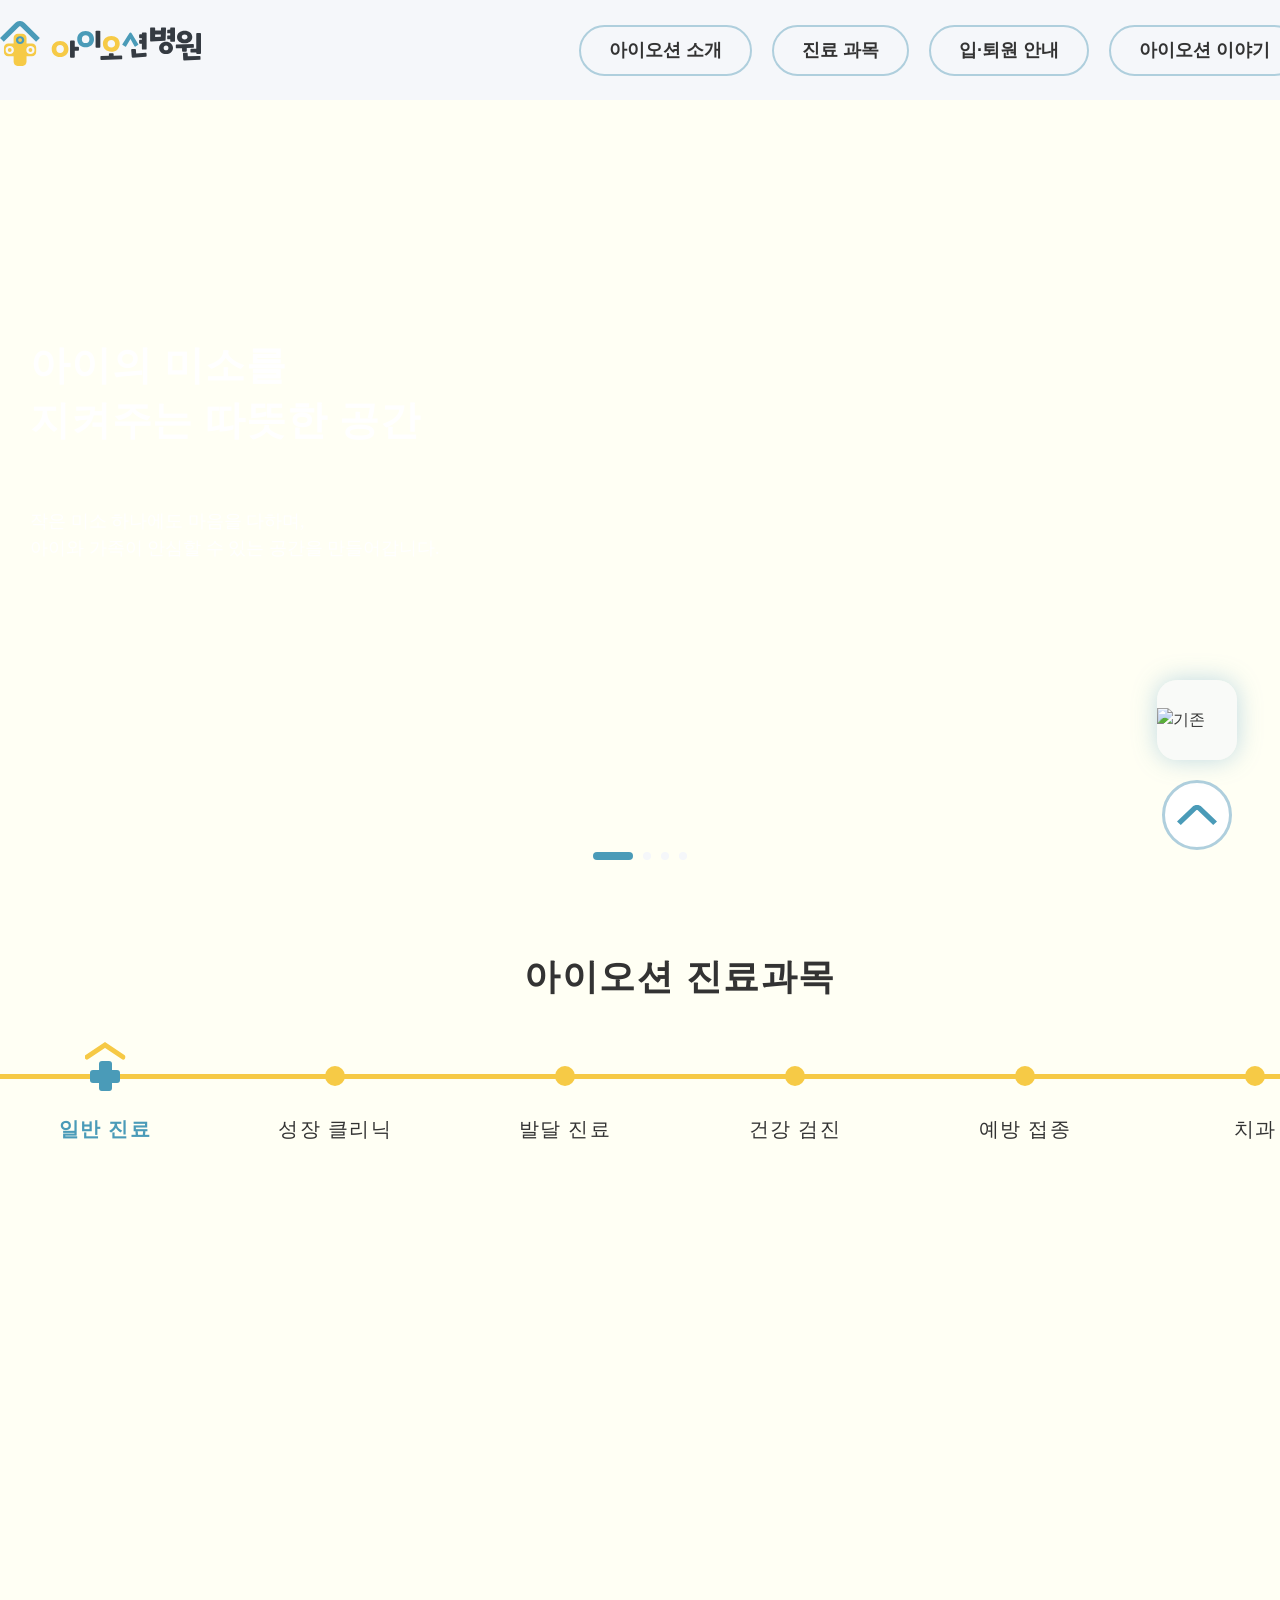
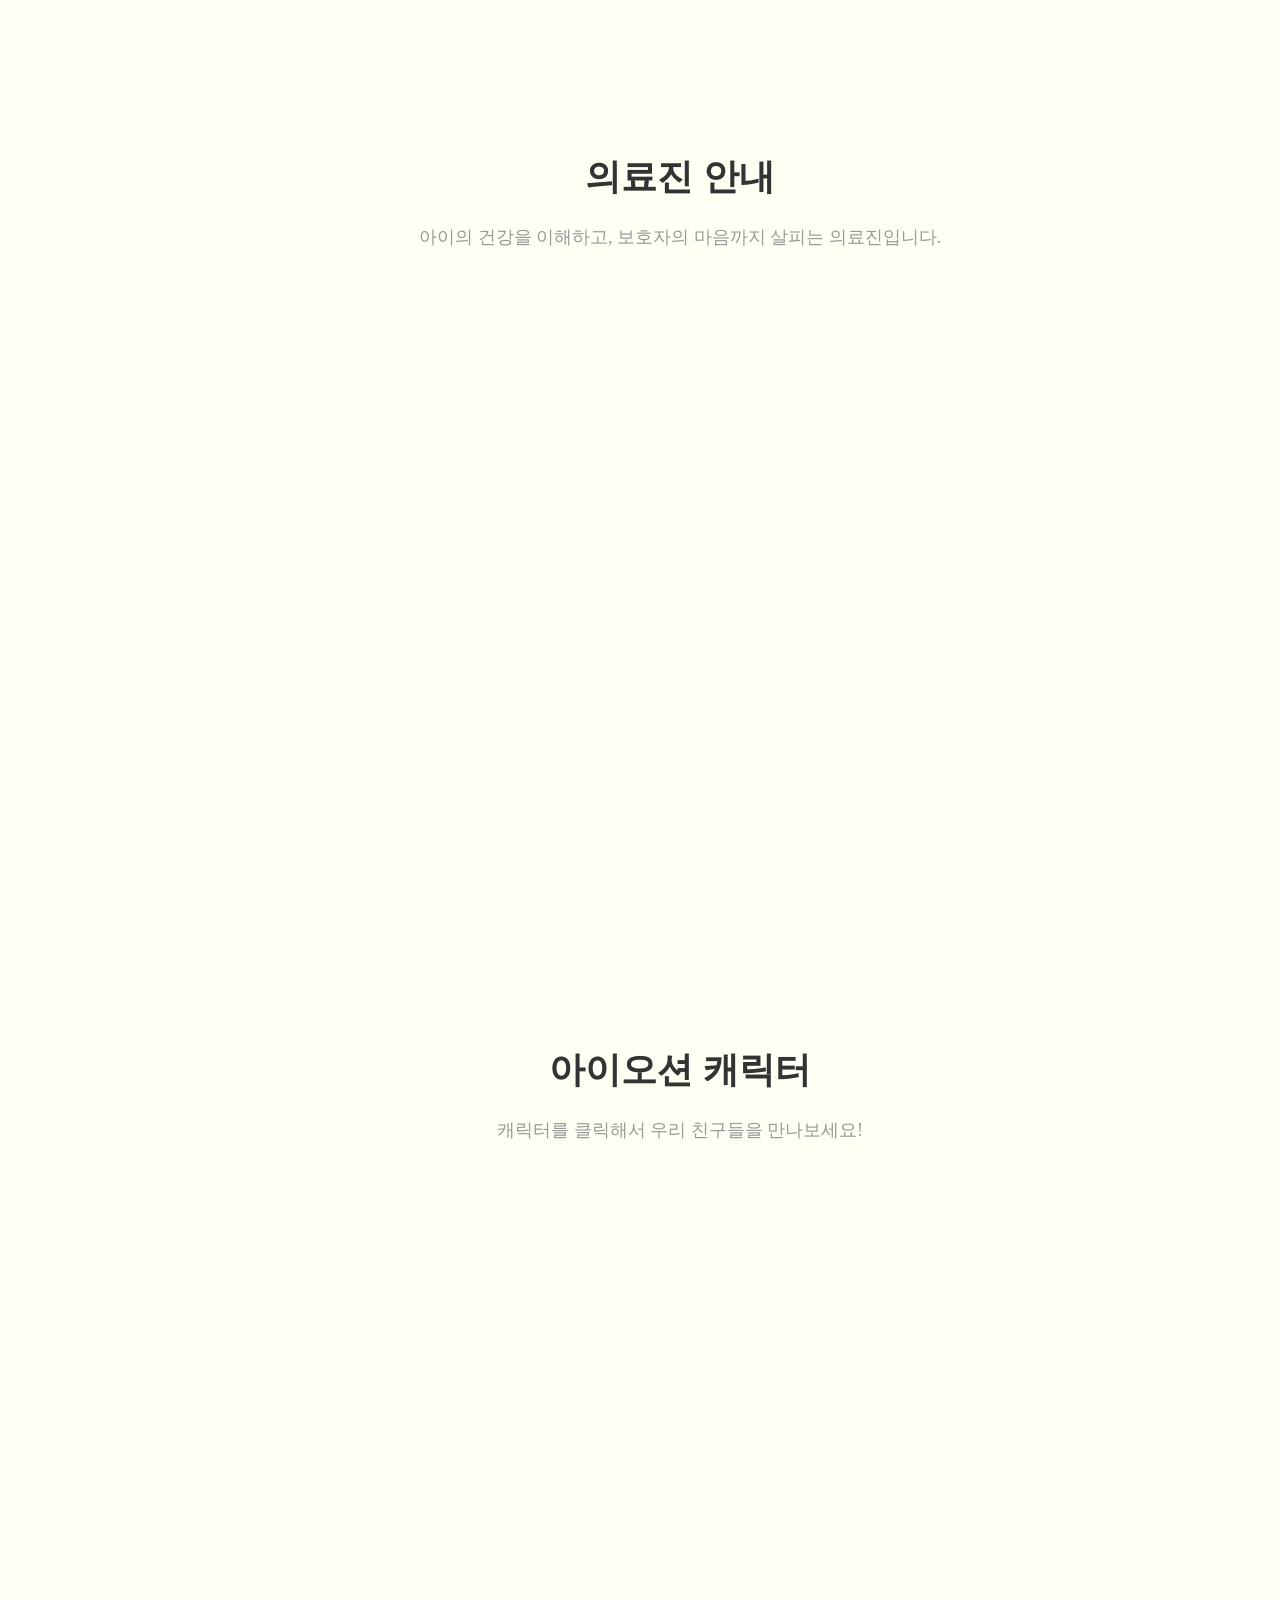
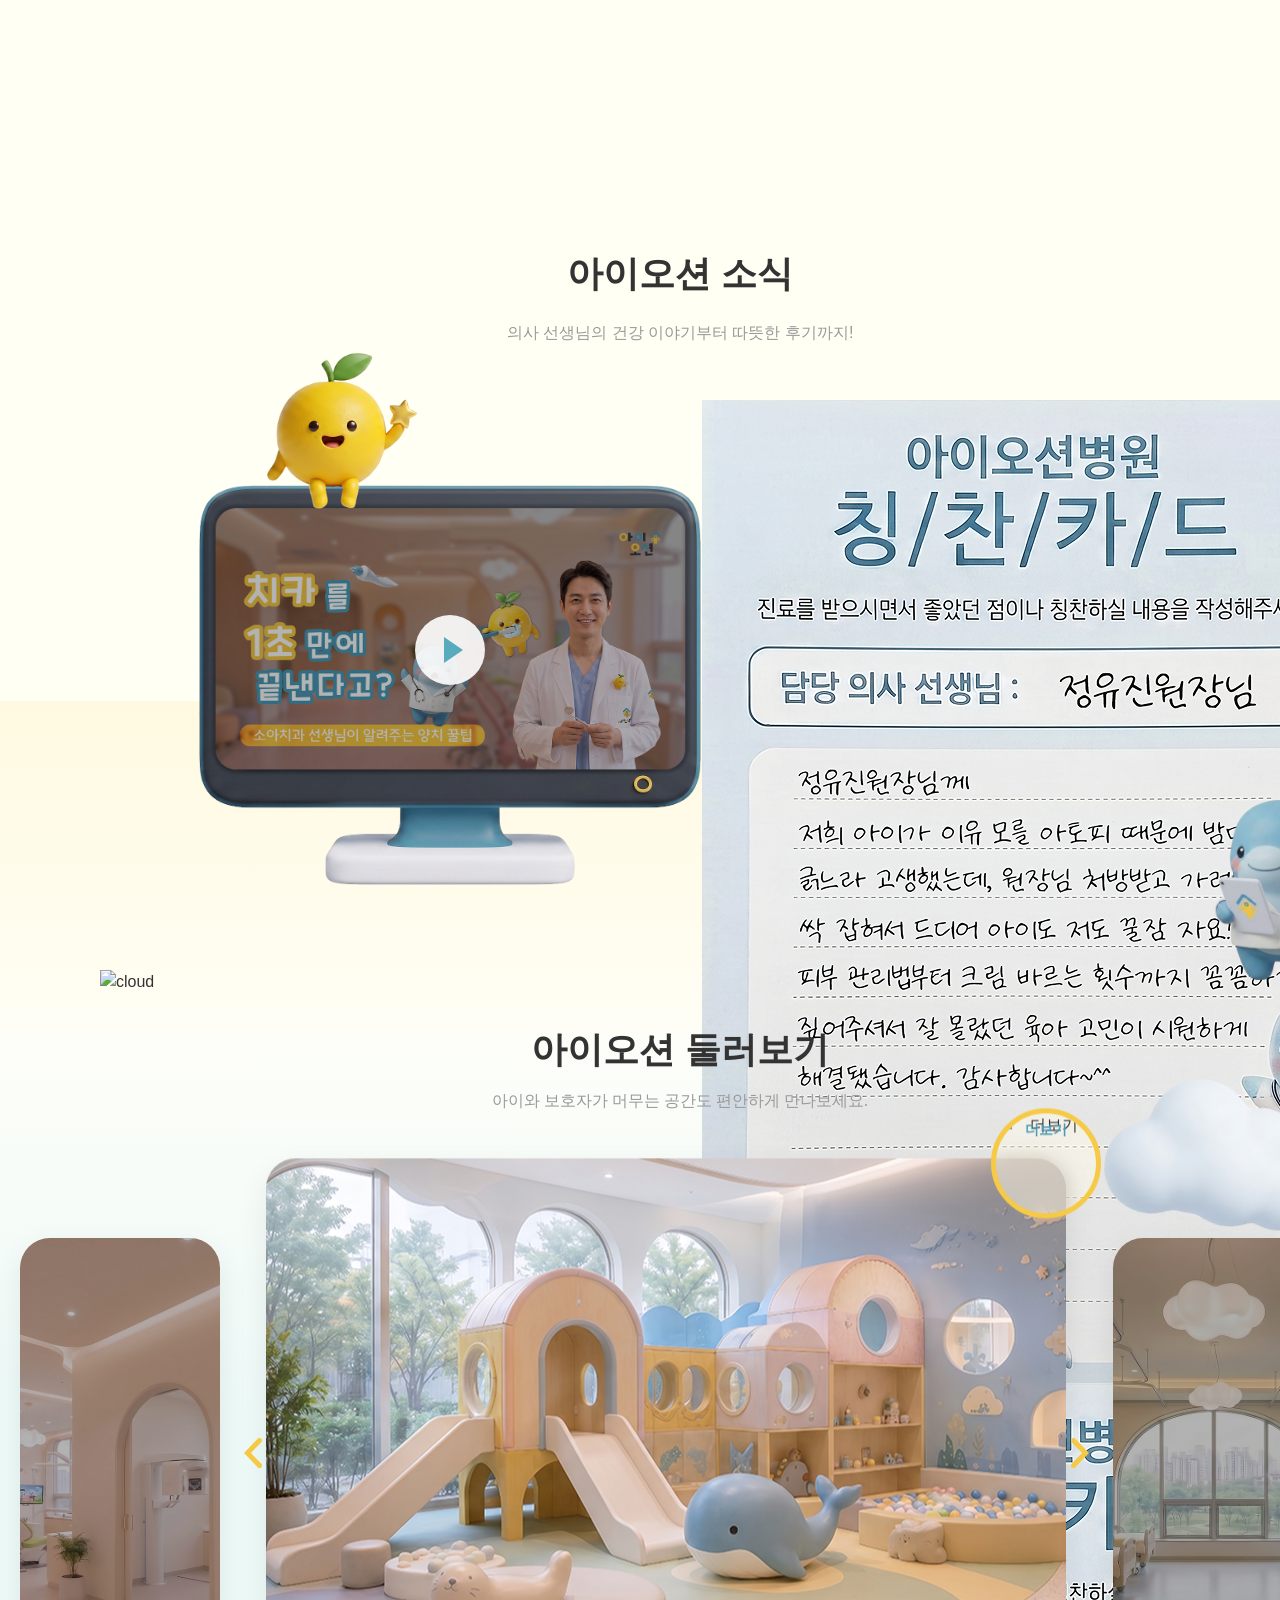
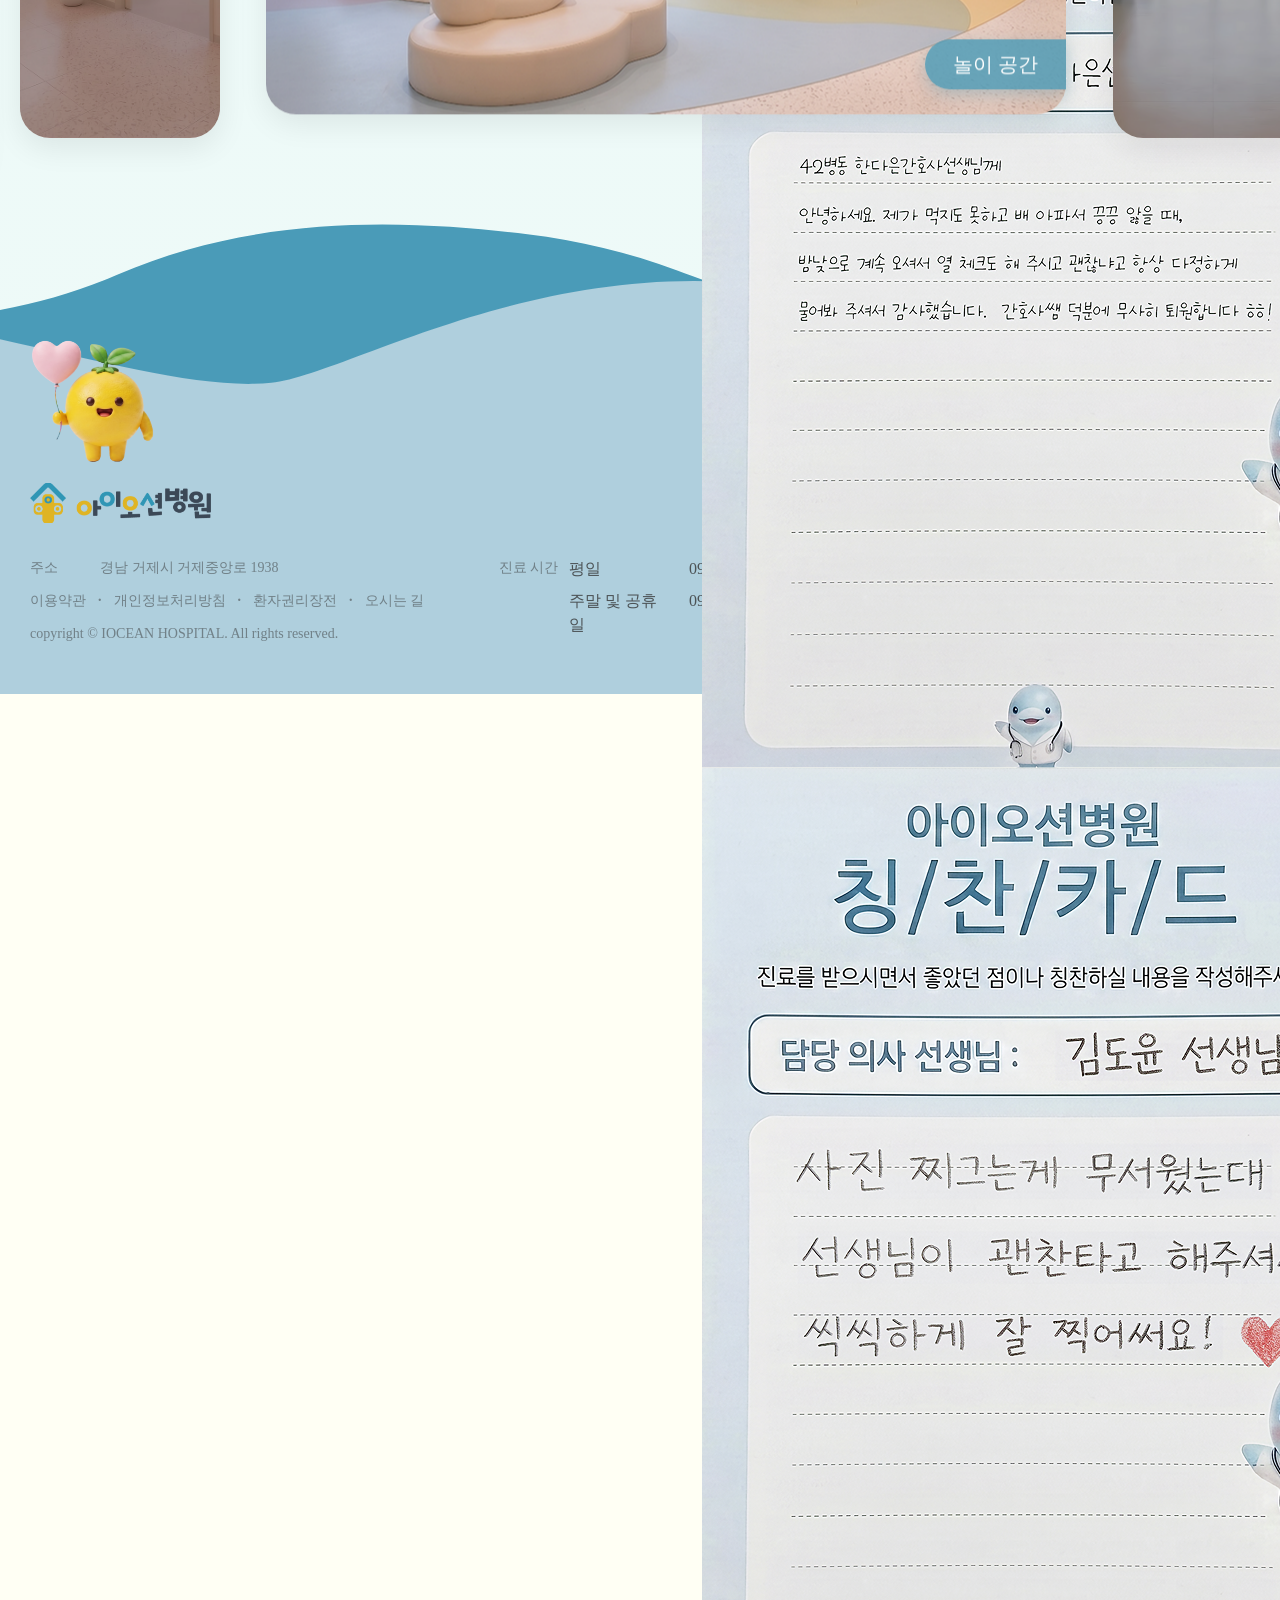
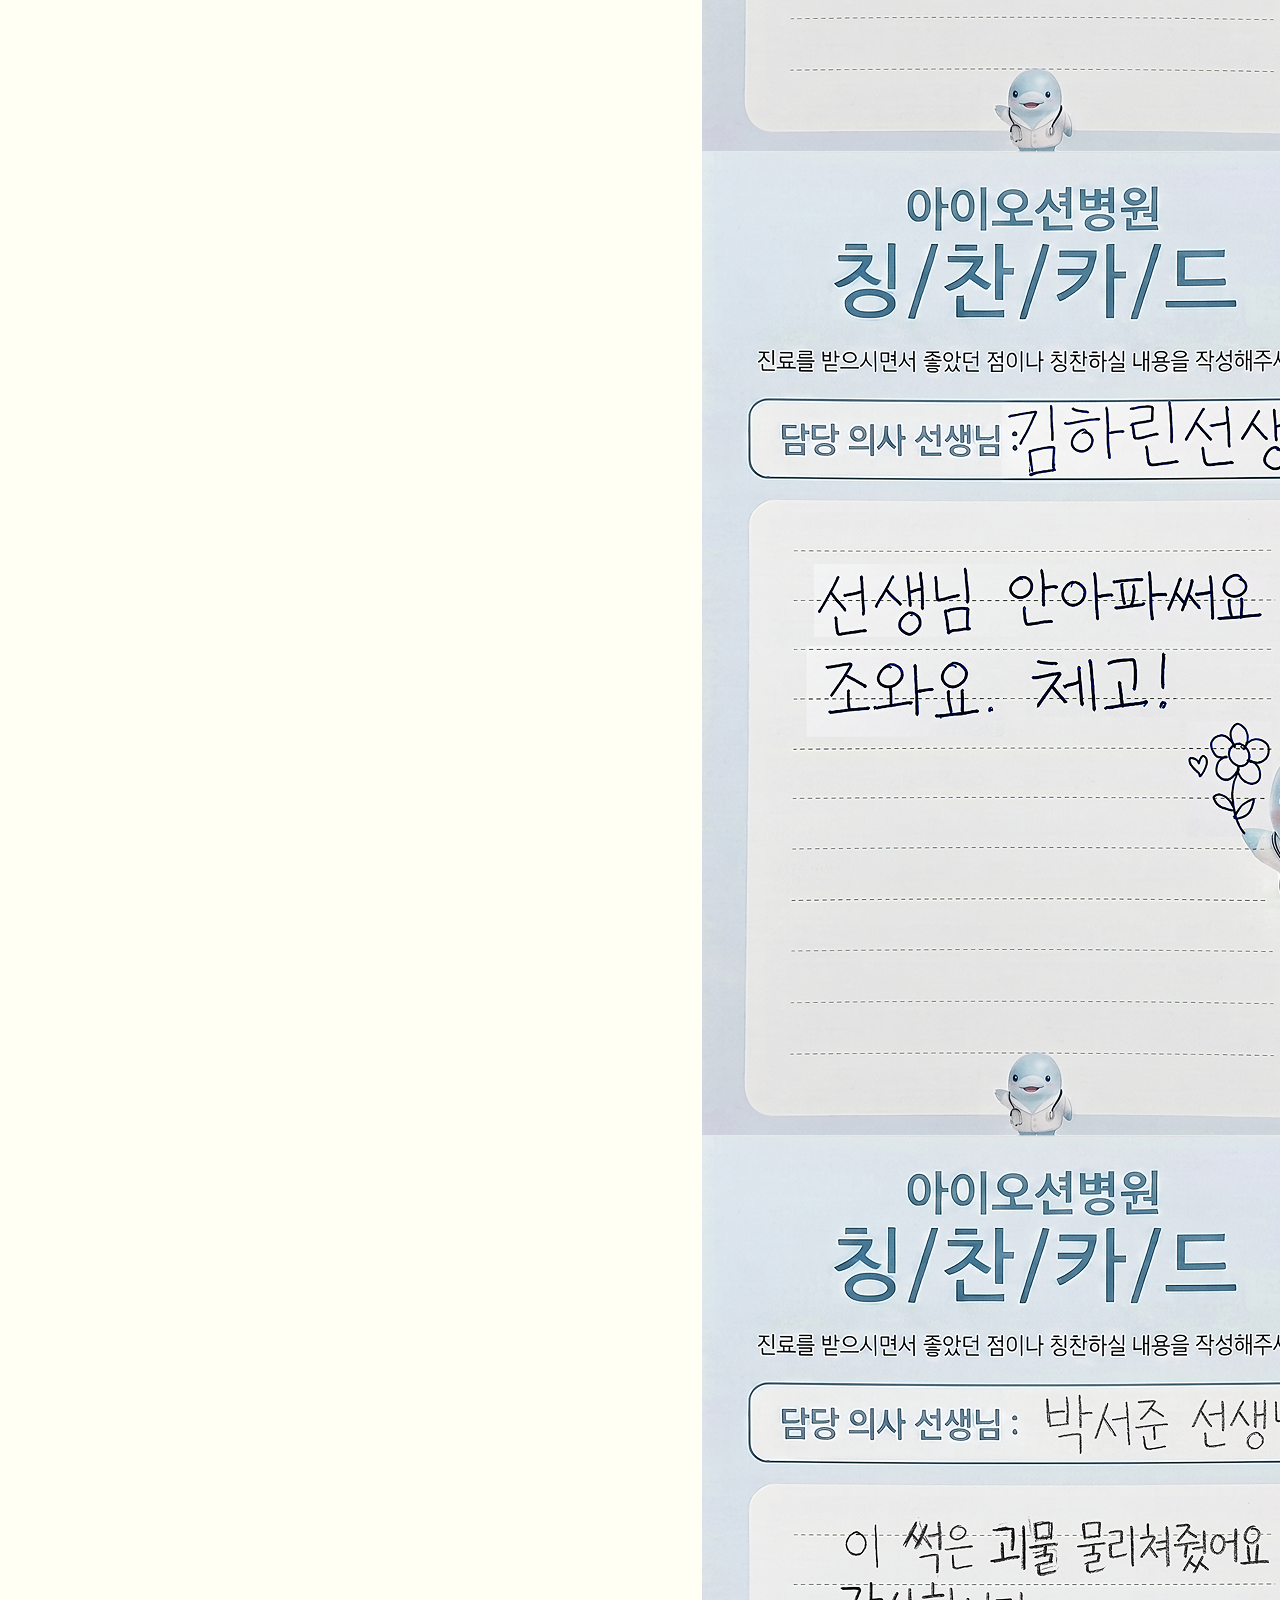
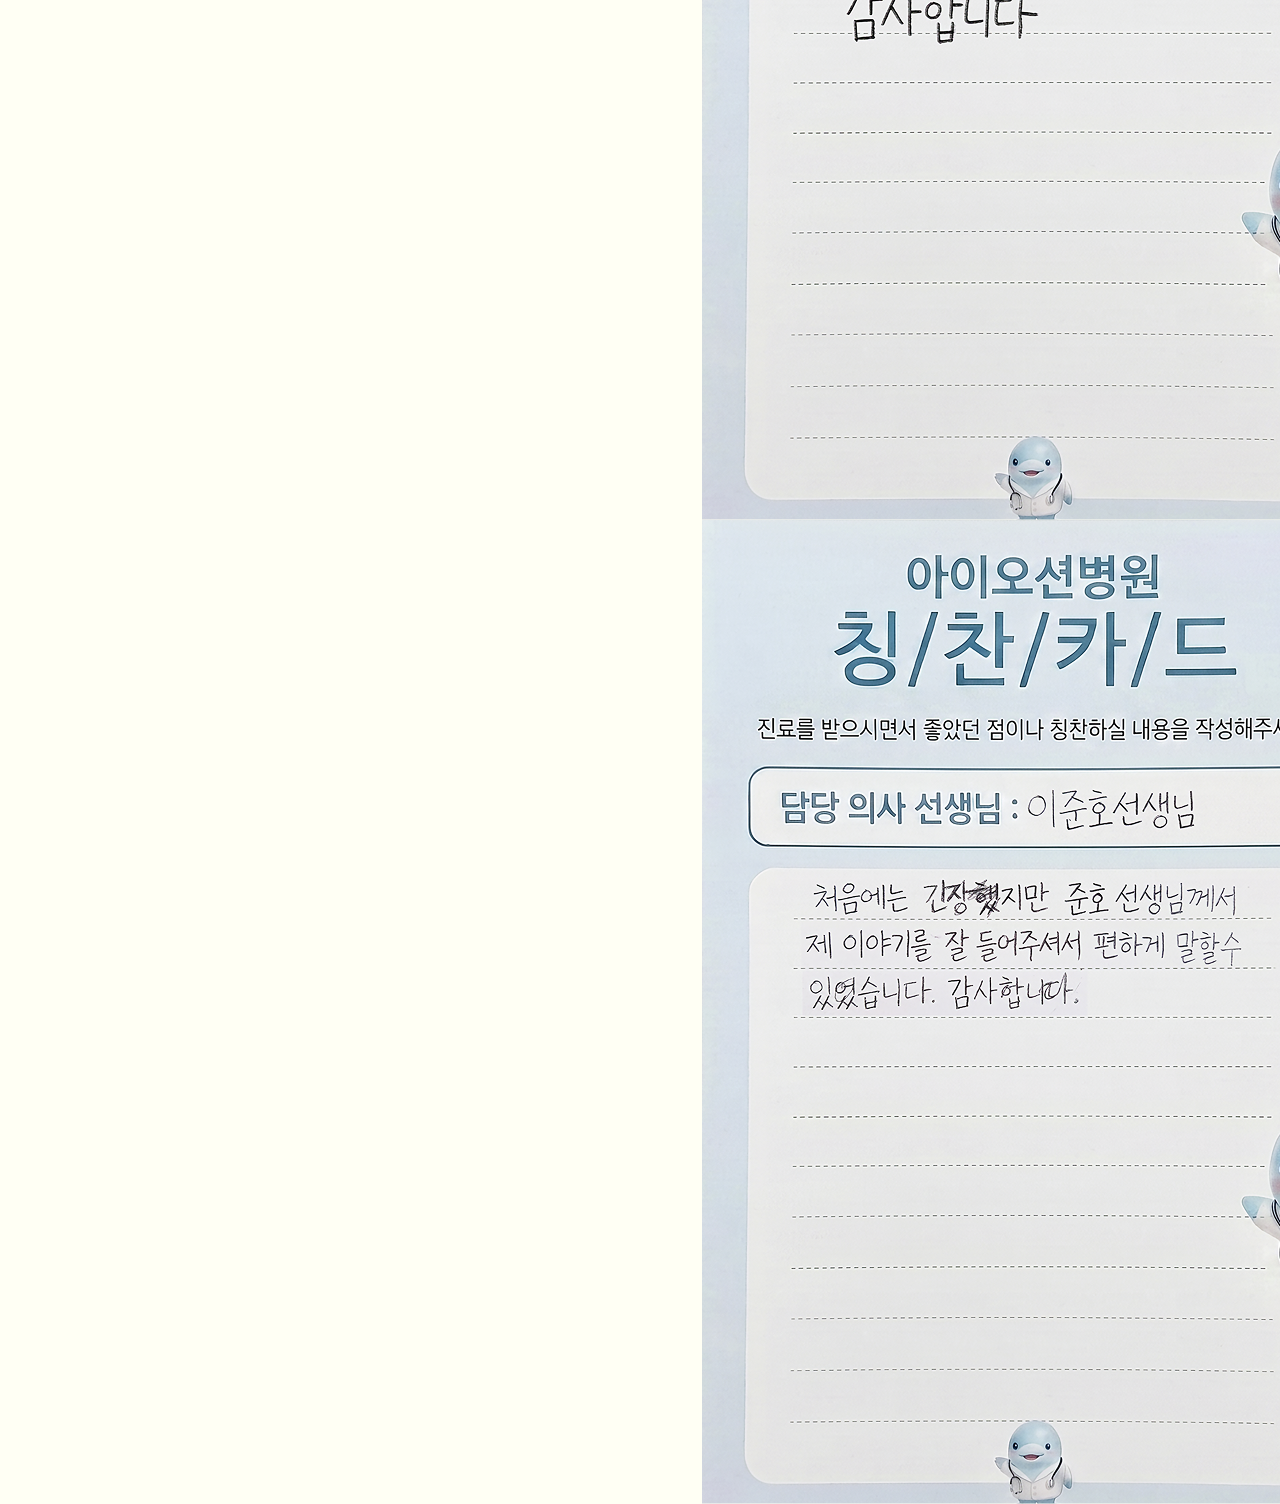
==== commit 252e460a: "Add files via upload" ====
--- a/index.html
+++ b/index.html
@@ -6,9 +6,6 @@
     <meta name="viewport" content="width=1360">
     <!-- 브라우저 뷰포트 너비를 1360px로 고정하여 페이지를 그리도록 설정 -->
     <title>아이오션병원</title>
-
-    <!-- favicon -->
-    <link rel="shortcut icon" href="./images/favicon.svg" type="image/x-icon">
 
     <!-- webfont 연결-->
     <!-- font-family: 'Pretendard'; -->
@@ -21,9 +18,16 @@
     <!-- Link Swiper's CSS -->
     <link rel="stylesheet" href="https://cdn.jsdelivr.net/npm/swiper@14.0.1/swiper-bundle.min.css" />
 
+    <!-- aos -->
+    <link rel="stylesheet" href="https://unpkg.com/aos@next/dist/aos.css" />
+
 
     <!-- css 연결-->
     <link rel="stylesheet" href="css/style.css">
+
+    <!-- favicon -->
+    <link rel="shortcut icon" href="./images/favicon.svg" type="image/x-icon">
+
 </head>
 
 <body>
@@ -36,47 +40,47 @@
 
 
                 <h1 class="logo">
-                    <a href="#"><img src="./images/layout/header_logo.svg" alt="logo"></a>
+                    <a href="./index.html"><img src="./images/layout/header_logo.svg" alt="logo"></a>
                 </h1>
 
                 <ul class="gnb">
                     <li> <!-- 1 -->
-                        <a href="#">아이오션 소개</a>
+                        <a href="./sub1.html">아이오션 소개</a>
 
                         <!-- submenu -->
                         <div class="submenu">
                             <ul class="inner_submenu">
-                                <li><a href="">병원 소개</a></li>
-                                <li><a href="">의료진 소개</a></li>
-                                <li><a href="">캐릭터 소개</a></li>
+                                <li><a href="./sub1.html#hospintro">병원 소개</a></li>
+                                <li><a href="./sub1.html#doctor-section">의료진 소개</a></li>
+                                <li><a href="./sub1.html#character-section">캐릭터 소개</a></li>
                             </ul>
                         </div>
                     </li>
 
                     <li> <!-- 2 -->
-                        <a href="#">진료 과목</a>
+                        <a href="./index.html#medical-section">진료 과목</a>
                     </li>
 
                     <li> <!-- 3 -->
-                        <a href="#">입·퇴원 안내</a>
+                        <a href="./sub2.html">입·퇴원 안내</a>
 
                         <!-- submenu -->
                         <div class="submenu">
                             <ul class="inner_submenu">
-                                <li><a href="">입원 안내</a></li>
-                                <li><a href="">퇴원 안내</a></li>
+                                <li><a href="./sub2.html#admission-procedure">입원 안내</a></li>
+                                <li><a href="./sub2.html#discharge-procedure">퇴원 안내</a></li>
                             </ul>
                         </div>
                     </li>
 
                     <li> <!-- 4 -->
-                        <a href="#">아이오션 이야기</a>
+                        <a href="./sub3.html">아이오션 이야기</a>
 
                         <!-- submenu -->
                         <div class="submenu">
                             <ul class="inner_submenu">
-                                <li><a href="">아이오션 소개</a></li>
-                                <li><a href="">공지사항</a></li>
+                                <li><a href="./sub3.html#tv-section">아이오션 소개</a></li>
+                                <li><a href="./sub3.html#notice-section">공지사항</a></li>
                             </ul>
                         </div>
                     </li>
@@ -179,7 +183,7 @@
         <div id="container">
 
             <!-- 진료과목 -->
-            <section class="medical-section">
+            <section class="medical-section" id="medical-section">
 
                 <!-- 섹션 제목 -->
                 <div class="medical-title">
@@ -226,15 +230,15 @@
                         <!-- 일반 진료 -->
                         <div class="medical-content active" id="general">
 
-                            <div class="medical-text">
+                            <div class="medical-text" data-aos="fade-right" data-aos-duration="1500">
                                 <h3>일반 진료</h3>
                             </div>
 
-                            <div class="medical-character">
+                            <div class="medical-character" data-aos="fade-right" data-aos-duration="1500">
                                 <img src="./images/main/sec1.svg" alt="일반 진료">
                             </div>
 
-                            <div class="medical-cards">
+                            <div class="medical-cards" data-aos="fade-left" data-aos-duration="1800">
 
                                 <div class="medical-card">
                                     <p>호흡기 질환</p>
@@ -439,7 +443,7 @@
                 <div class="doctor-list">
 
                     <!-- 김하린 -->
-                    <div class="doctor-card blue">
+                    <div class="doctor-card blue" data-aos="flip-left" data-aos-duration="2000">
 
                         <div class="doctor-image">
                             <img src="./images/main/doc1.png" alt="김하린 원장">
@@ -456,7 +460,7 @@
                                 <span>#성장 클리닉</span>
                             </div>
 
-                            <button type="button" class="doctor-more" data-url="./doctor/kim-harin.html">
+                            <button type="button" class="doctor-more" data-url="./sub1.html#kim-doc">
                                 더보기
                             </button>
                         </div>
@@ -464,7 +468,7 @@
                     </div>
 
                     <!-- 정유진 -->
-                    <div class="doctor-card yellow">
+                    <div class="doctor-card yellow" data-aos="flip-left" data-aos-duration="2000">
 
                         <div class="doctor-image cloy">
                             <img src="./images/main/doc2.png" alt="정유진 원장">
@@ -483,7 +487,7 @@
                                 <span>#영유아 검진</span>
                             </div>
 
-                            <button type="button" class="doctor-more cloy" data-url="./doctor/jung-yujin.html">
+                            <button type="button" class="doctor-more cloy" data-url="./sub1.html#jeong-doc">
                                 더보기
                             </button>
                         </div>
@@ -492,7 +496,7 @@
 
 
                     <!-- 박서준 -->
-                    <div class="doctor-card blue">
+                    <div class="doctor-card blue" data-aos="flip-left" data-aos-duration="2000">
 
                         <div class="doctor-image">
                             <img src="./images/main/doc3.png" alt="박서준 원장">
@@ -509,7 +513,7 @@
                                 <span>#구강 검진</span>
                             </div>
 
-                            <button type="button" class="doctor-more" data-url="./doctor/park-seojun.html">
+                            <button type="button" class="doctor-more" data-url="./sub1.html#park-doc">
                                 더보기
                             </button>
                         </div>
@@ -517,7 +521,7 @@
                     </div>
 
                     <!-- 이준호 -->
-                    <div class="doctor-card yellow">
+                    <div class="doctor-card yellow" data-aos="flip-left" data-aos-duration="2000">
 
                         <div class="doctor-image cloy">
                             <img src="./images/main/doc4.png" alt="이준호 원장">
@@ -535,7 +539,7 @@
                                 <span>#ADHD</span>
                             </div>
 
-                            <button type="button" class="doctor-more cloy" data-url="./doctor/lee-junho.html">
+                            <button type="button" class="doctor-more cloy" data-url="./sub1.html#lee-doc">
                                 더보기
                             </button>
                         </div>
@@ -651,7 +655,7 @@
                                         <div class="img-placeholder bg-1"></div>
                                         <span>놀이 공간</span>
 
-                                        <a href="#link" class="btn-more">
+                                        <a href="./sub1.html#tour-section" class="btn-more">
                                             <div class="txt">더보기</div>
                                             <img src="./images/main/view.svg" alt="더보기">
                                         </a>
@@ -659,7 +663,7 @@
                                     <div class="tour-item">
                                         <div class="img-placeholder bg-2"></div><span>다인실</span>
 
-                                        <a href="#link" class="btn-more">
+                                        <a href="./sub1.html#tour-section" class="btn-more">
                                             <div class="txt">더보기</div>
                                             <img src="./images/main/view.svg" alt="더보기">
                                         </a>
@@ -667,7 +671,7 @@
                                     <div class="tour-item">
                                         <div class="img-placeholder bg-3"></div><span>대기실</span>
 
-                                        <a href="#link" class="btn-more">
+                                        <a href="./sub1.html#tour-section" class="btn-more">
                                             <div class="txt">더보기</div>
                                             <img src="./images/main/view.svg" alt="더보기">
                                         </a>
@@ -675,7 +679,7 @@
                                     <div class="tour-item">
                                         <div class="img-placeholder bg-4"></div><span>X-Ray실</span>
 
-                                        <a href="#link" class="btn-more">
+                                        <a href="./sub1.html#tour-section" class="btn-more">
                                             <div class="txt">더보기</div>
                                             <img src="./images/main/view.svg" alt="더보기">
                                         </a>
@@ -683,7 +687,7 @@
                                     <div class="tour-item">
                                         <div class="img-placeholder bg-5"></div><span>수유실</span>
 
-                                        <a href="#link" class="btn-more">
+                                        <a href="./sub1.html#tour-section" class="btn-more">
                                             <div class="txt">더보기</div>
                                             <img src="./images/main/view.svg" alt="더보기">
                                         </a>
@@ -691,7 +695,7 @@
                                     <div class="tour-item">
                                         <div class="img-placeholder bg-6"></div><span>접수·수납</span>
 
-                                        <a href="#link" class="btn-more">
+                                      <a href="./sub1.html#tour-section" class="btn-more">
                                             <div class="txt">더보기</div>
                                             <img src="./images/main/view.svg" alt="더보기">
                                         </a>
@@ -699,7 +703,7 @@
                                     <div class="tour-item">
                                         <div class="img-placeholder bg-7"></div><span>진료실 1</span>
 
-                                        <a href="#link" class="btn-more">
+                                       <a href="./sub1.html#tour-section" class="btn-more">
                                             <div class="txt">더보기</div>
                                             <img src="./images/main/view.svg" alt="더보기">
                                         </a>
@@ -707,7 +711,7 @@
                                     <div class="tour-item">
                                         <div class="img-placeholder bg-8"></div><span>치과</span>
 
-                                        <a href="#link" class="btn-more">
+                                       <a href="./sub1.html#tour-section" class="btn-more">
                                             <div class="txt">더보기</div>
                                             <img src="./images/main/view.svg" alt="더보기">
                                         </a>
@@ -723,12 +727,17 @@
             </div>
 
         </div>
-
+        <!-- 콘텐츠 -->
 
 
         <!-- footer st -->
         <footer class="footer">
             <div class="footer-inner">
+
+                <!-- 🎈 둥둥 떠다니는 유자 캐릭터 추가 -->
+                <div class="footer-yooza">
+                    <img src="./images/layout/character.svg" alt="풍선 든 유자">
+                </div>
 
                 <!-- 상단 로고 (단독 행) -->
                 <div class="footer-top">
@@ -773,15 +782,16 @@
                         </div>
                     </div>
 
-                    <!-- 점심시간 -->
+                    <!-- 점심시간 및 야간진료 -->
                     <div class="footer-lunch">
-                        <!-- 점심시간 라벨과 시간을 한 줄로 묶기 -->
                         <div class="lunch-row">
                             <p class="label">점심시간</p>
                             <p class="value">13:00 - 14:00</p>
                         </div>
-                        <!-- 안내 문구를 밖으로 빼서 점심시간 글자 바로 밑에 오도록 배치 -->
-                        <p class="notice">※ 진료 일정은 홈페이지를 확인해 주세요.</p>
+                        <div class="lunch-row">
+                            <p class="label">평일 야간(수)</p>
+                            <p class="value">18:00 - 21:00</p>
+                        </div>
                     </div>
 
                     <!-- 대표번호 -->
@@ -798,18 +808,10 @@
         <!-- footer end-->
 
     </div>
-    <!-- 콘텐츠 -->
-
-
-    <div class="medical-inner"></div>
-    </div>
-
-
-
-
-
     <!-- wrap -->
-    </div>
+
+
+
 
 
     <script src="js/jquery-4.0.0.min.js"></script>
@@ -817,6 +819,11 @@
     <script src="https://cdn.jsdelivr.net/npm/swiper@14.0.1/swiper-bundle.min.js"></script>
     <script src="js/script.js"></script>
 
+    <!-- AOS js 적용 -->
+    <script src="https://unpkg.com/aos@next/dist/aos.js"></script>
+    <script>
+        AOS.init();
+    </script>
 
 
 
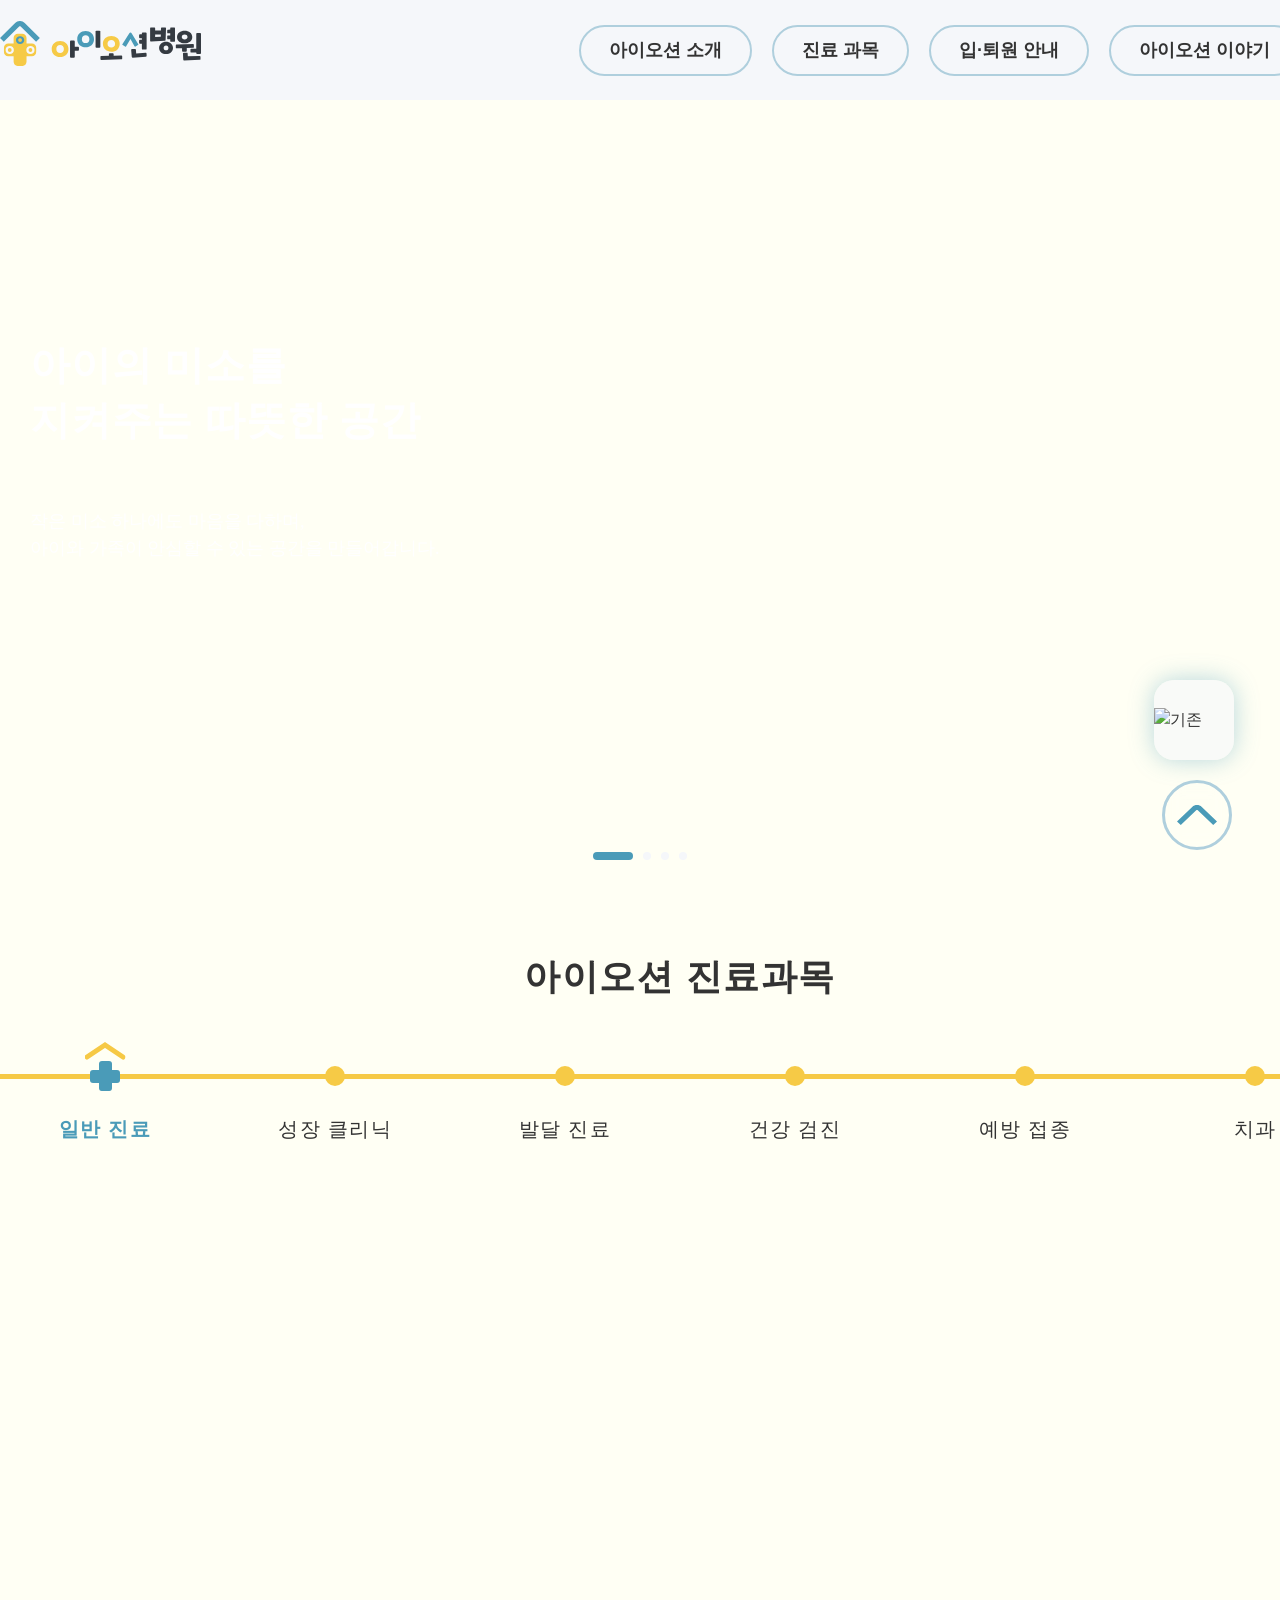
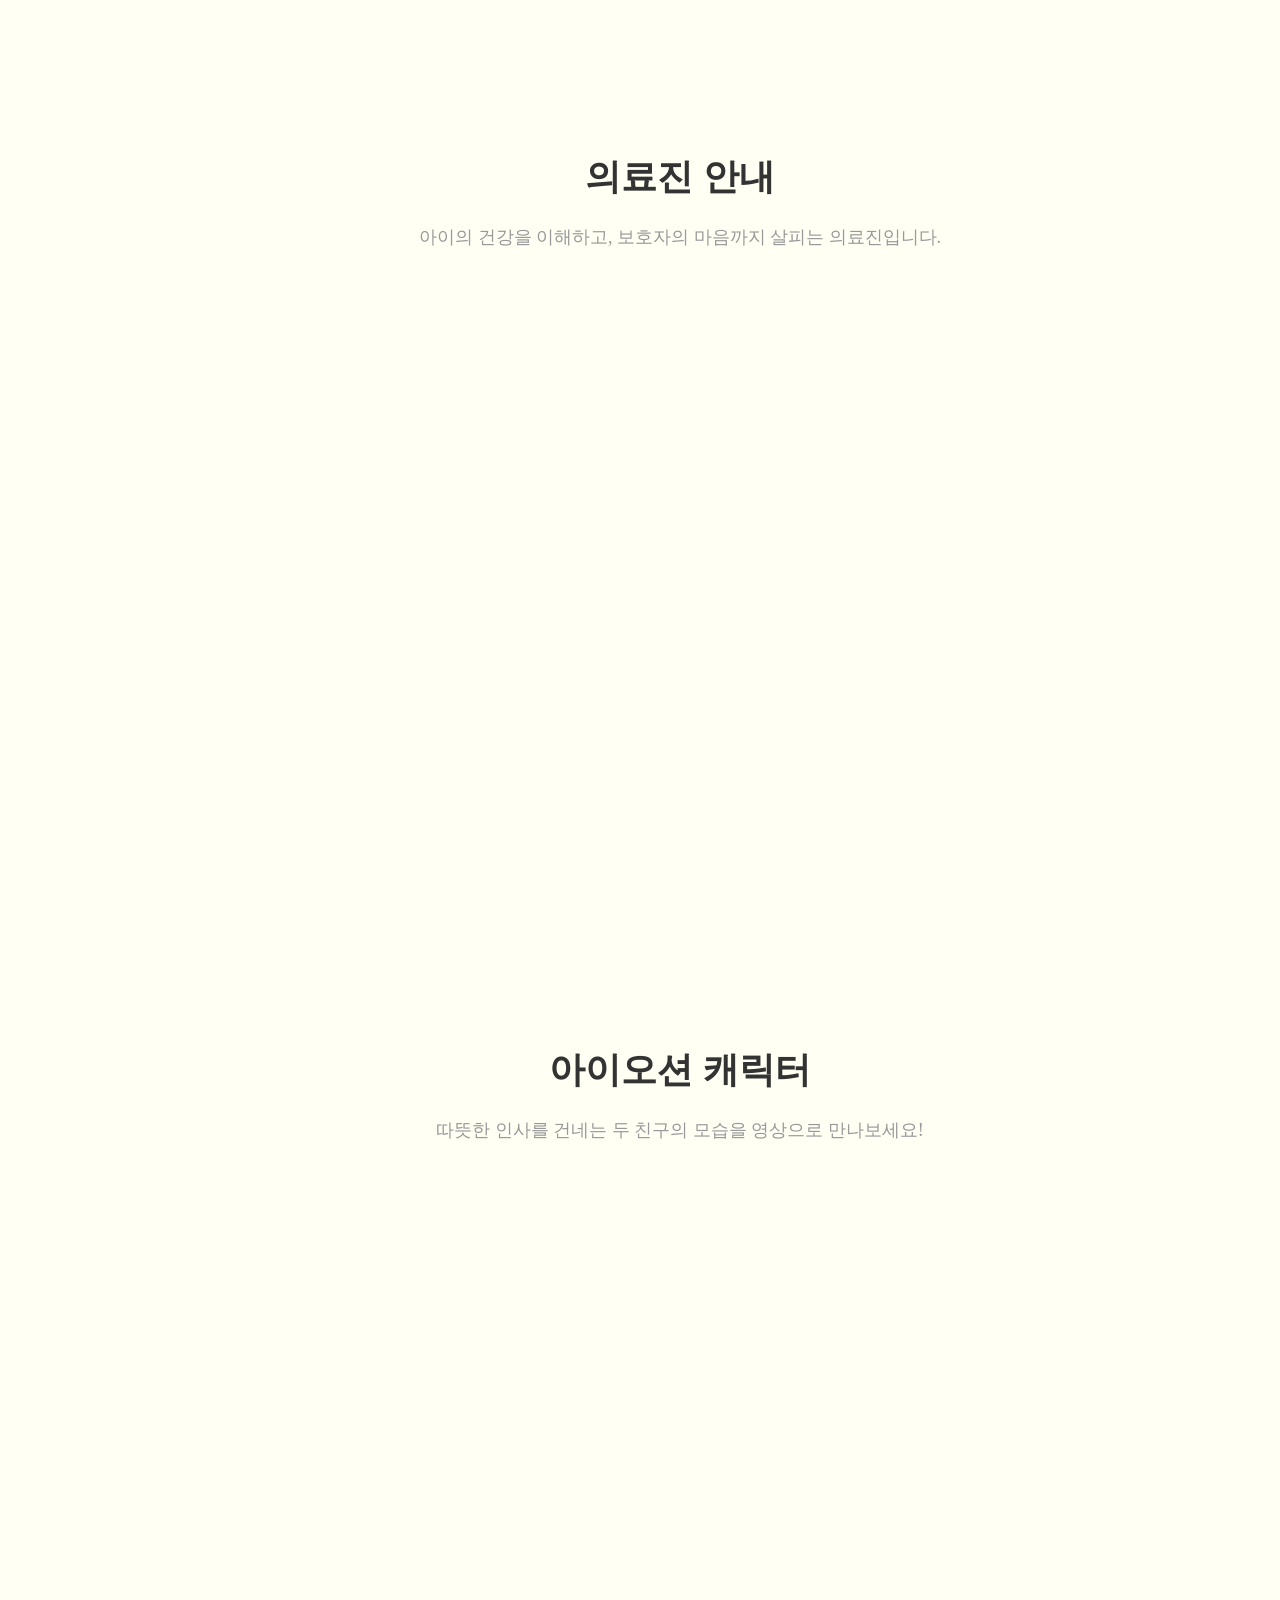
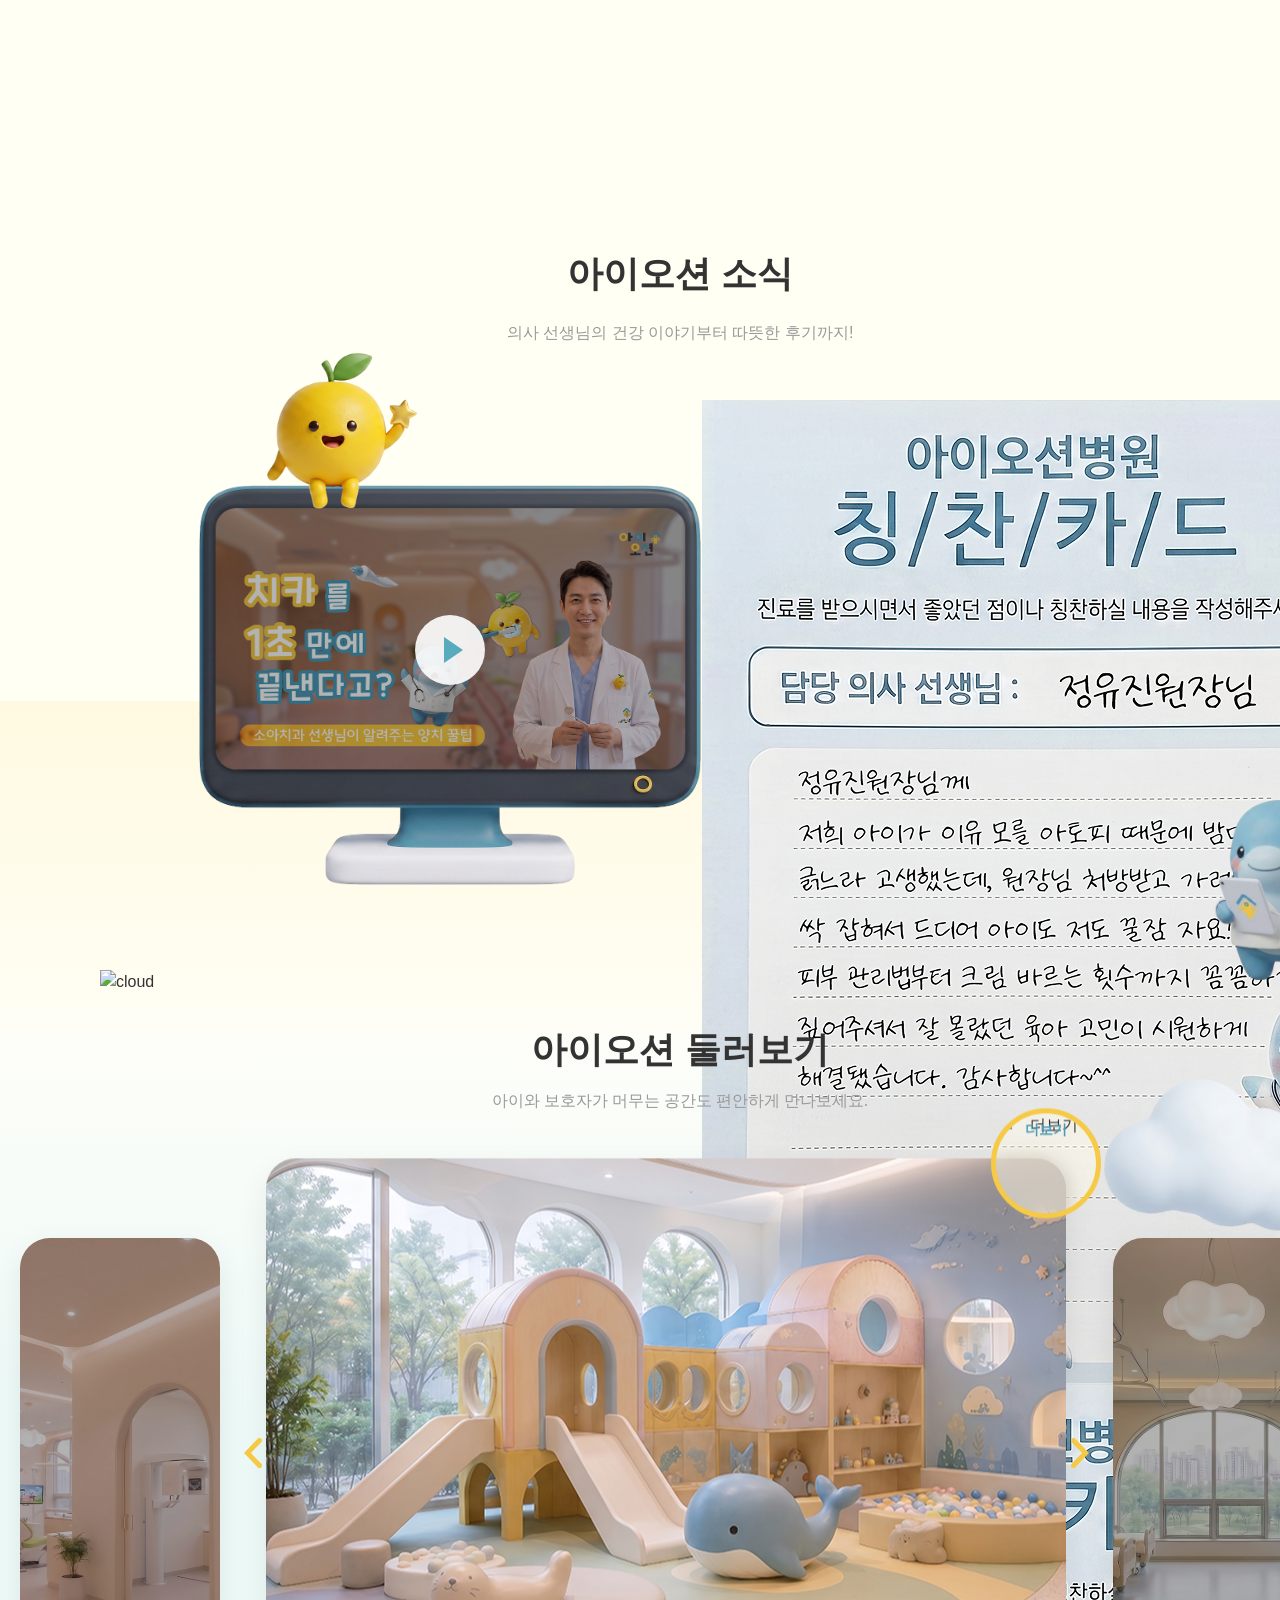
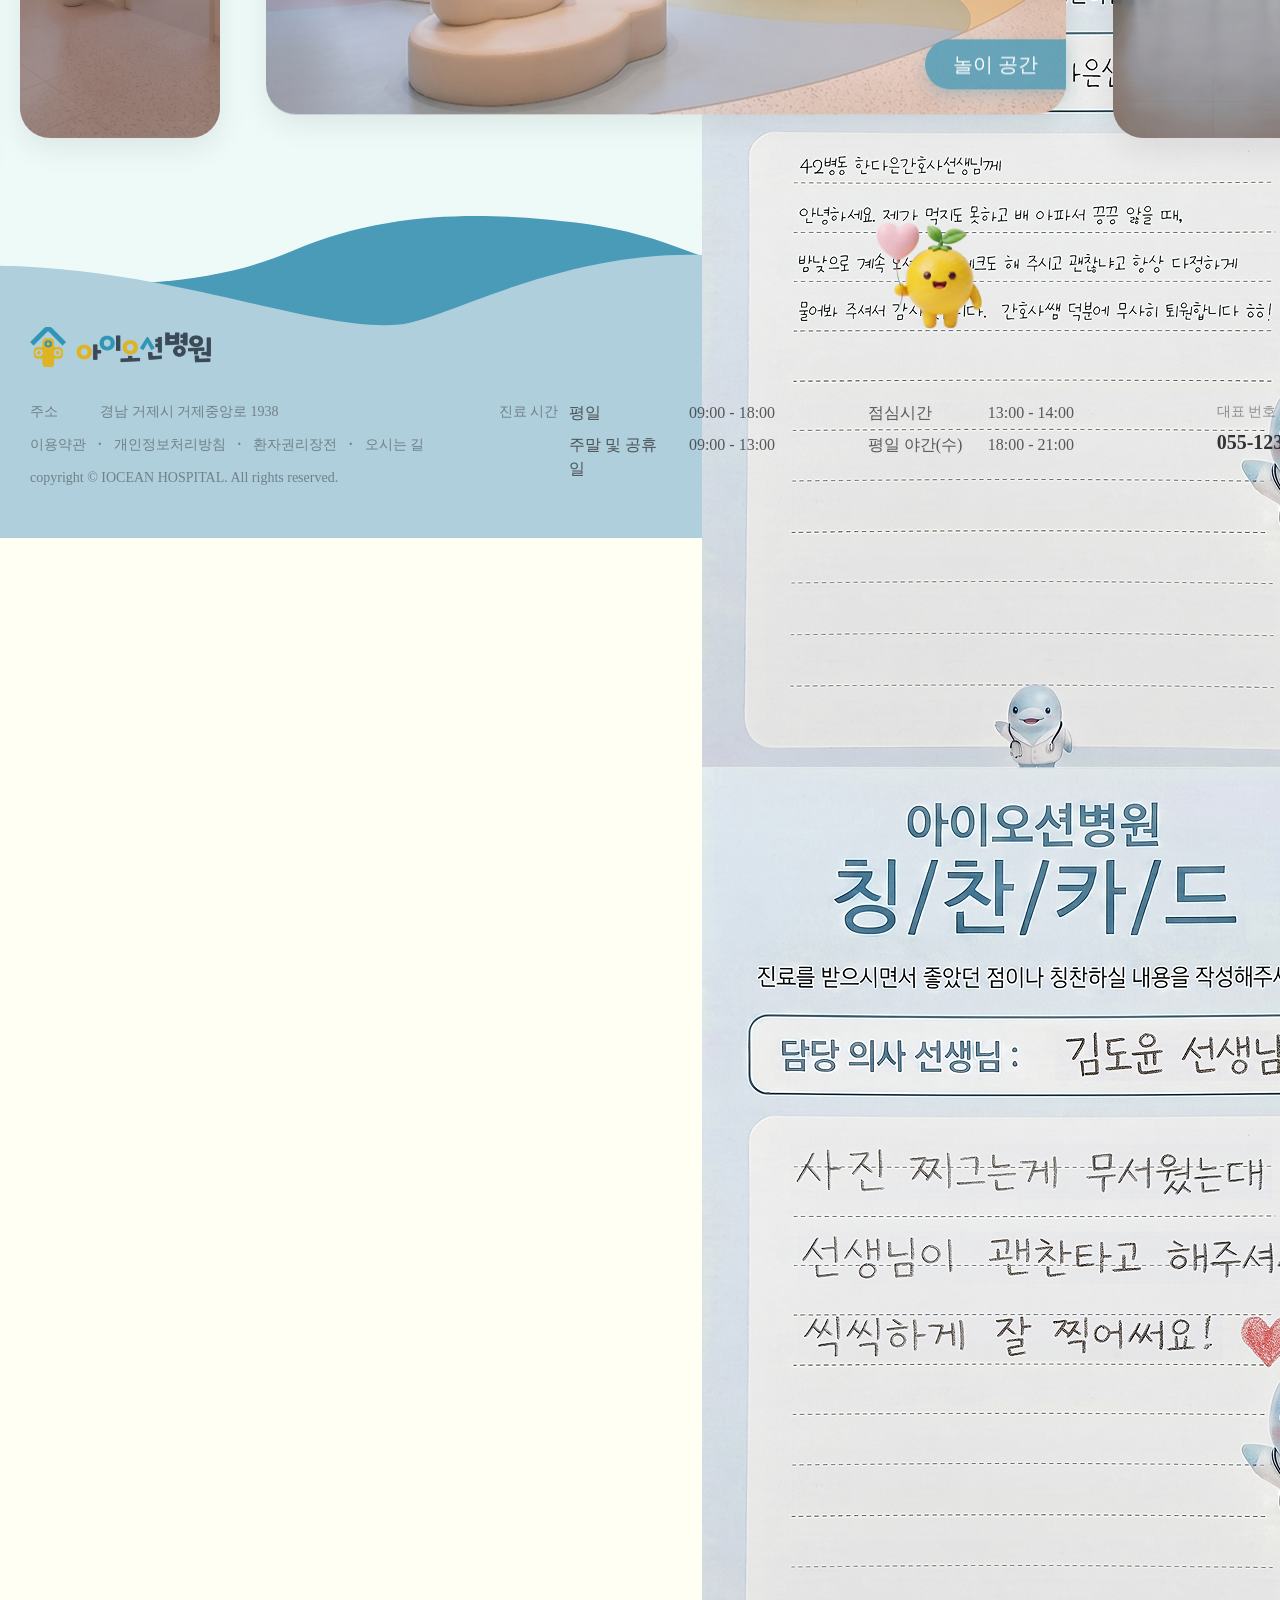
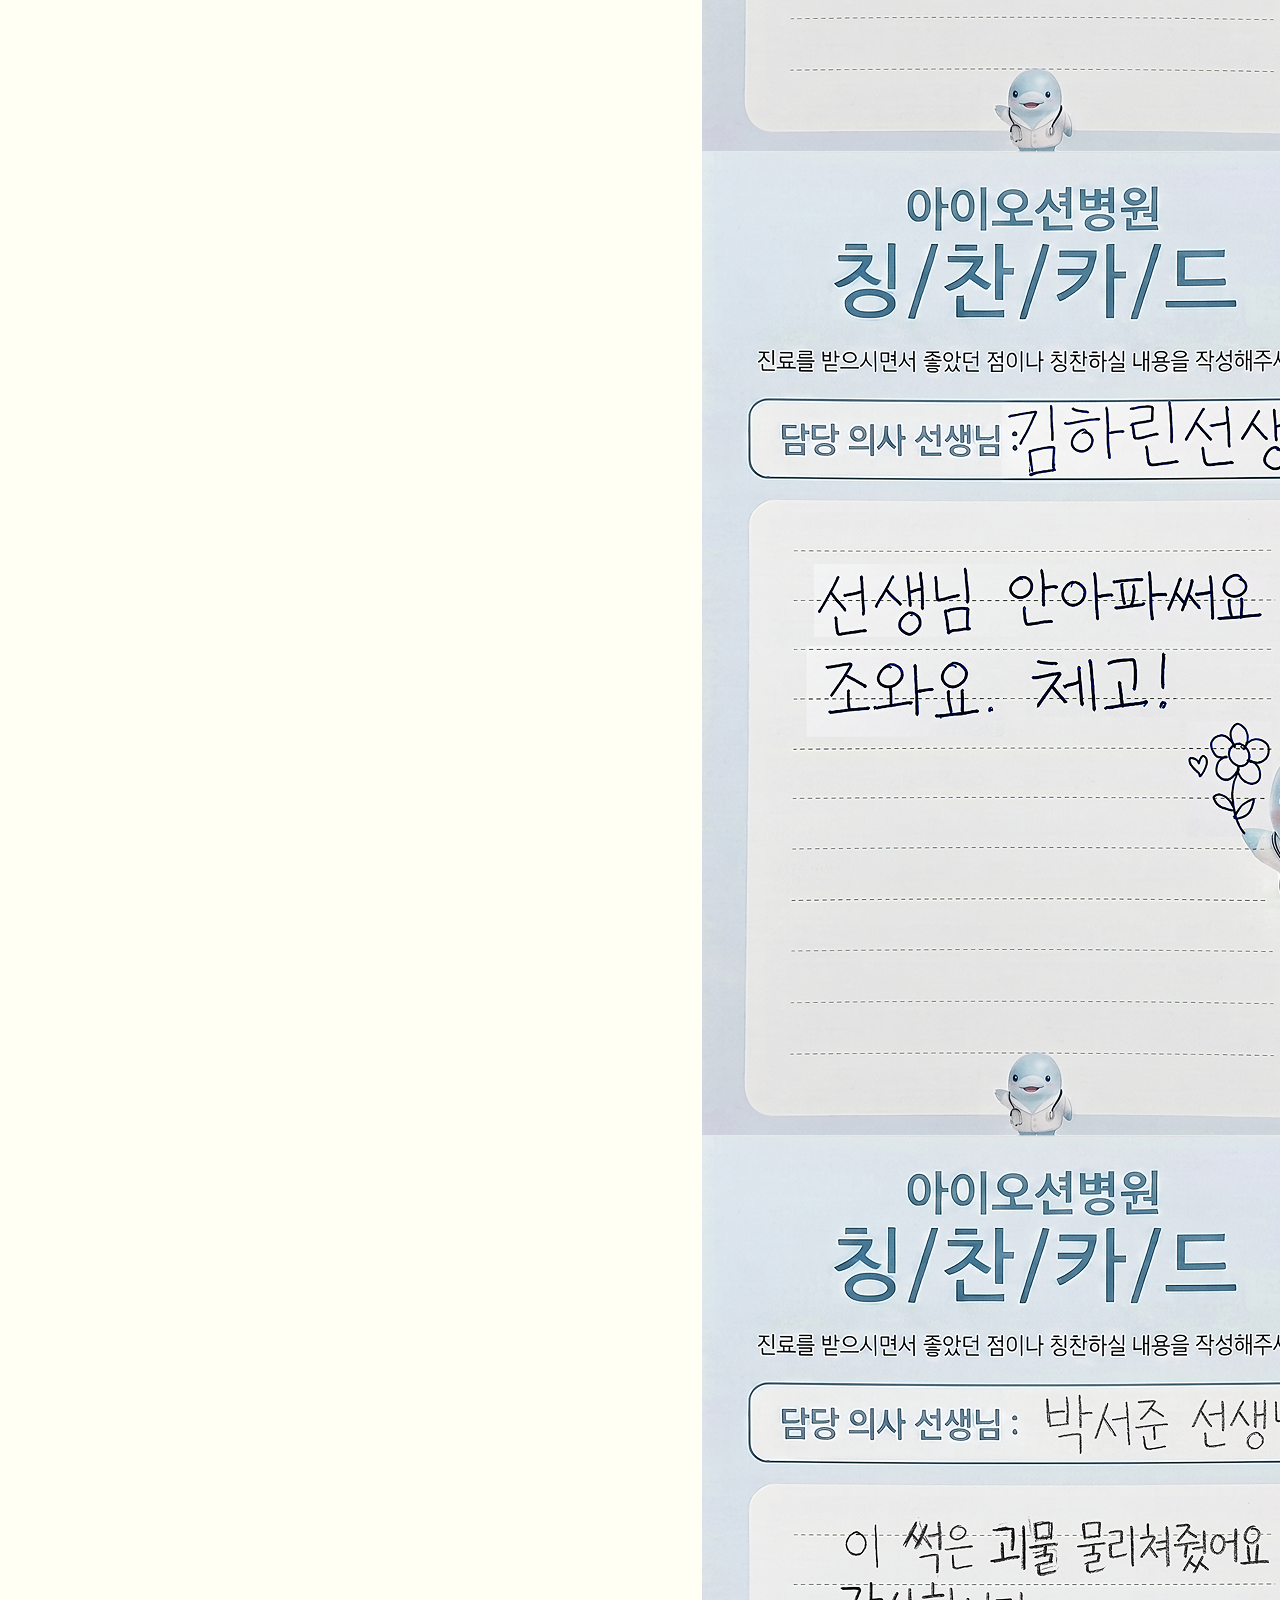
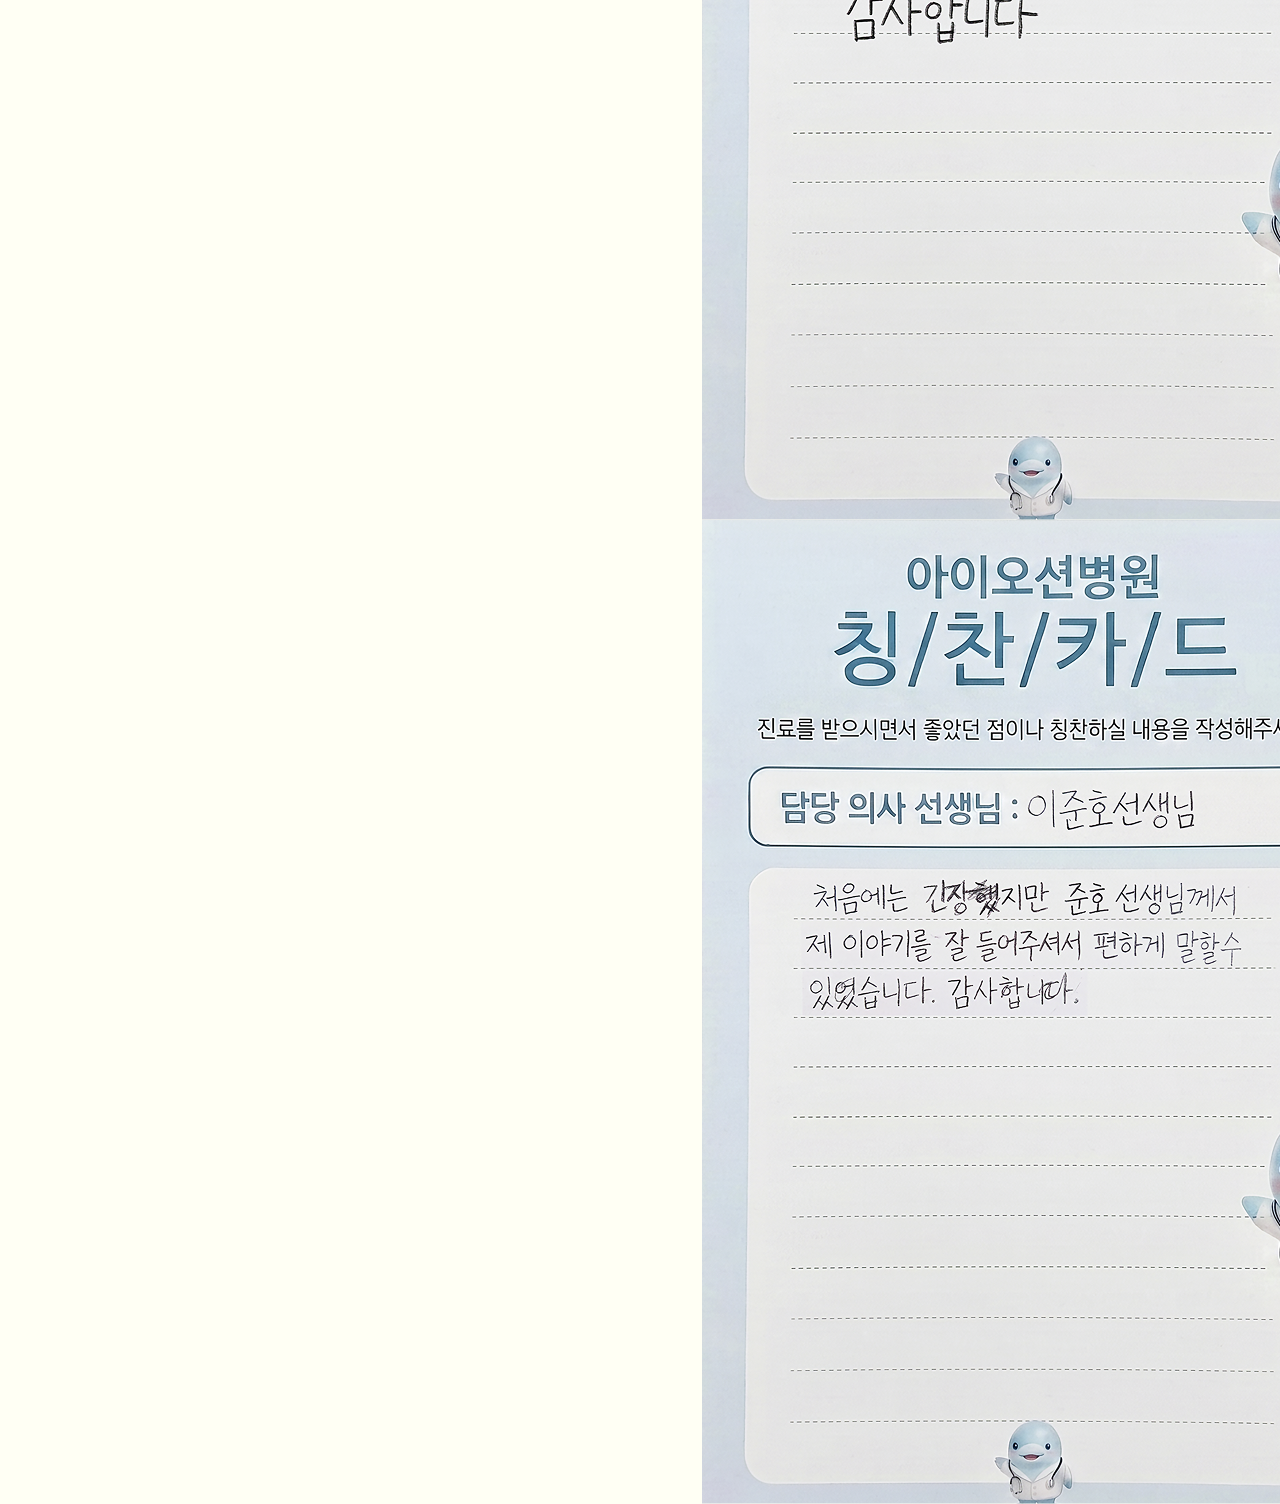
==== commit 9a8590bd: "Add files via upload" ====
--- a/index.html
+++ b/index.html
@@ -557,7 +557,7 @@
 
                 <div class="character-title">
                     <h2>아이오션 캐릭터</h2>
-                    <p>캐릭터를 클릭해서 우리 친구들을 만나보세요!</p>
+                    <p>따뜻한 인사를 건네는 두 친구의 모습을 영상으로 만나보세요!</p>
                 </div>
 
                 <!-- 16:9 영상 -->
@@ -695,7 +695,7 @@
                                     <div class="tour-item">
                                         <div class="img-placeholder bg-6"></div><span>접수·수납</span>
 
-                                      <a href="./sub1.html#tour-section" class="btn-more">
+                                        <a href="./sub1.html#tour-section" class="btn-more">
                                             <div class="txt">더보기</div>
                                             <img src="./images/main/view.svg" alt="더보기">
                                         </a>
@@ -703,7 +703,7 @@
                                     <div class="tour-item">
                                         <div class="img-placeholder bg-7"></div><span>진료실 1</span>
 
-                                       <a href="./sub1.html#tour-section" class="btn-more">
+                                        <a href="./sub1.html#tour-section" class="btn-more">
                                             <div class="txt">더보기</div>
                                             <img src="./images/main/view.svg" alt="더보기">
                                         </a>
@@ -711,7 +711,7 @@
                                     <div class="tour-item">
                                         <div class="img-placeholder bg-8"></div><span>치과</span>
 
-                                       <a href="./sub1.html#tour-section" class="btn-more">
+                                        <a href="./sub1.html#tour-section" class="btn-more">
                                             <div class="txt">더보기</div>
                                             <img src="./images/main/view.svg" alt="더보기">
                                         </a>
@@ -835,20 +835,29 @@
     ========================================== -->
     <div class="floating-menu">
 
-        <!-- 숨겨진 퀵 아이콘 메뉴 (호버 시 등장) -->
-        <div class="quick-icons">
-            <a href="#none" title="캘린더"><img src="./images/button/calendar.svg" alt="캘린더"></a>
-            <a href="tel:055-123-4567" title="전화"><img src="./images/button/call.svg" alt="전화"></a>
-            <a href="#none" title="상담"><img src="./images/button/message.svg" alt="상담"></a>
+        <!-- 아이콘 + 캐릭터만 호버 영역으로 묶기 -->
+        <div class="quick-menu-wrap">
+
+            <div class="quick-icons">
+                <a href="#none" title="캘린더">
+                    <img src="./images/button/calendar.svg" alt="캘린더">
+                </a>
+                <a href="tel:055-123-4567" title="전화">
+                    <img src="./images/button/call.svg" alt="전화">
+                </a>
+                <a href="#none" title="상담">
+                    <img src="./images/button/message.svg" alt="상담">
+                </a>
+            </div>
+
+            <div class="quick-char">
+                <img src="./images/button/basic.svg" alt="기존" class="char-default">
+                <img src="./images/button/hover.svg" alt="호버" class="char-hover">
+            </div>
+
         </div>
 
-        <!-- 캐릭터 영역 (기본/호버 이미지 2장 겹쳐두기) -->
-        <div class="quick-char">
-            <img src="./images/button/basic.svg" alt="기존" class="char-default">
-            <img src="./images/button/hover.svg" alt="호버" class="char-hover">
-        </div>
-
-        <!-- 탑 버튼 -->
+        <!-- TOP 버튼은 호버 영역 밖에 배치 -->
         <button type="button" class="btn-top" aria-label="상단으로 이동">
             <span class="arrow"></span>
         </button>
--- a/css/style.css
+++ b/css/style.css
@@ -353,19 +353,18 @@
 .medical-section {
     width: 100%;
     height: 800px;
-
     background: #FFFFF4;
 
     overflow: hidden;
-
     letter-spacing: 1.5px;
+
+    scroll-margin-top: 100px;
 }
 
 
 /* =====================================================
    섹션 제목
 ===================================================== */
-
 .medical-title {
     text-align: center;
 
@@ -1237,6 +1236,11 @@
     left: 150px;
     bottom: 20px;
     z-index: 2;
+
+    /* 모션 추가: 4초 주기로 위아래 통통 뛰며 살짝 흔들림 */
+    animation: yoozaBounce 4s ease-in-out infinite;
+    transform-origin: center bottom;
+    /* 발/엉덩이 기준으로 자연스럽게 */
 }
 
 /* 재생 버튼 */
@@ -1314,7 +1318,67 @@
     width: 180px;
     /* 캐릭터 크기 (적절한 사이즈로 조절하세요) */
     height: auto;
-}
+
+    /* 모션 추가: 3초 주기로 부드럽게 둥실둥실 떠오름 */
+    animation: dolphinFloat 3s ease-in-out infinite;
+    transform-origin: center center;
+}
+
+
+
+/* (마우스 호버 시 살짝 반응하는 인터랙션 옵션 - 원치 않으시면 생략 가능) */
+.tv-character:hover {
+    animation-duration: 1.2s;
+    /* 호버 시 조금 더 신나게 뜀 */
+}
+
+.card-character:hover {
+    transform: scale(1.05);
+    transition: transform 0.3s ease;
+}
+
+
+/* =======================================
+   애니메이션 Keyframes
+======================================= */
+
+/* 유자 통통 튀는 애니메이션 */
+@keyframes yoozaBounce {
+
+    0%,
+    100% {
+        transform: translateY(0) rotate(0deg);
+    }
+
+    25% {
+        transform: translateY(-12px) rotate(-3deg);
+        /* 살짝 위로 뛰며 왼쪽 기울임 */
+    }
+
+    50% {
+        transform: translateY(0) rotate(0deg);
+    }
+
+    75% {
+        transform: translateY(-8px) rotate(3deg);
+        /* 가볍게 뛰며 오른쪽 기울임 */
+    }
+}
+
+/* 상괭이 둥실둥실 부유 애니메이션 */
+@keyframes dolphinFloat {
+
+    0%,
+    100% {
+        transform: translateY(0) rotate(0deg);
+    }
+
+    50% {
+        transform: translateY(-14px) rotate(2deg);
+        /* 부드럽게 위로 뜨며 살짝 갸웃 */
+    }
+}
+
 
 /* ===============
 둘러보기
@@ -1660,11 +1724,15 @@
     font-weight: 500;
     color: rgba(51, 51, 51, 0.5);
     width: 100%;
+
+
     background: url(../images/layout/m_footer_bg.svg) no-repeat center top / cover;
     z-index: 99;
 }
 
 .footer-inner {
+    position: relative;
+    /* 캐릭터 배치의 기준점 */
     width: 1300px;
     margin: -130px auto;
     /* 기존 여백 설정 유지 */
@@ -1674,6 +1742,73 @@
     flex-direction: column;
     /* 로고 영역과 텍스트 영역을 위아래로 분리 */
 }
+
+/* 🎈 풍선 든 유자 캐릭터 */
+.footer-yooza {
+    position: absolute;
+    top: 14px;
+    /* 파도 곡선 상단 높이에 맞게 조절 */
+    left: 70%;
+    /* 이미지 시안 기준 위치 (점심시간/진료시간 위쪽 부근) */
+    transform: translateX(-50%);
+    width: 130px;
+    /* 적정 크기 지정 */
+    z-index: 10;
+    pointer-events: auto;
+    cursor: pointer;
+
+    /* 둥둥 떠다니는 애니메이션 (위아래 + 살짝 흔들림) */
+    animation: balloonFloat 3.8s ease-in-out infinite;
+    transform-origin: center top;
+    /* 풍선 상단을 축으로 흔들림 */
+}
+
+.footer-yooza img {
+    width: 100%;
+    height: auto;
+    display: block;
+}
+
+
+/* 마우스 올렸을 때 살짝 통통 튀는 인터랙션 */
+.footer-yooza:hover {
+    animation: balloonHover 0.8s ease-in-out infinite alternate;
+}
+
+/* 🎈 둥실둥실 모션 Keyframes */
+@keyframes balloonFloat {
+    0% {
+        transform: translate(-50%, 0px) rotate(0deg);
+    }
+
+    25% {
+        transform: translate(-50%, -14px) rotate(2deg);
+    }
+
+    50% {
+        transform: translate(-50%, -24px) rotate(-1.5deg);
+    }
+
+    75% {
+        transform: translate(-50%, -10px) rotate(1.5deg);
+    }
+
+    100% {
+        transform: translate(-50%, 0px) rotate(0deg);
+    }
+}
+
+/* 마우스 올렸을 때 신나서 흔들리는 모션 */
+@keyframes balloonHover {
+    0% {
+        transform: translate(-50%, -20px) scale(1) rotate(-3deg);
+    }
+
+    100% {
+        transform: translate(-50%, -32px) scale(1.05) rotate(3deg);
+    }
+}
+
 
 /* ========================================
    상단: 로고 영역
@@ -1772,25 +1907,31 @@
 }
 
 /* ========================================
-   점심시간
+   점심시간 및 야간진료
 ======================================== */
 .footer-lunch {
     width: 280px;
     display: flex;
     flex-direction: column;
-    gap: 10px;
-    /* 위 점심시간과 아래 안내문구 사이의 간격 */
+    gap: 8px; /* 진료시간 줄 간격과 동일하게 세팅 */
 }
 
 .lunch-row {
     display: flex;
+    gap: 20px; /* 시간과 라벨 사이 간격 */
     align-items: flex-start;
+}
+
+/* '평일 야간(수)' 글자가 깨지지 않도록 너비를 진료시간 영역(100px)과 동일하게 맞춤 */
+.footer-lunch .lunch-row .label {
+    width: 100px;
+    margin: 0;
+    color: rgba(51, 51, 51, 0.8);
 }
 
 .footer-lunch p {
     margin: 0;
 }
-
 
 /* ========================================
    대표번호
@@ -1857,11 +1998,13 @@
     transition: all 0.3s cubic-bezier(0.25, 1, 0.5, 1);
     margin-bottom: 5px;
 }
+
 .quick-icons a {
     display: block;
     width: 60px;
     height: 60px;
 }
+
 .quick-icons img {
     width: 60px;
     height: 60px;
@@ -1881,7 +2024,7 @@
     border-radius: 20px;
     background-color: rgba(245, 247, 250, 0.6);
     /* 기본 파란색 그림자 */
-    box-shadow: 0 0 25px rgba(175, 207, 221, 0.8);
+    box-shadow: 0 0 25px rgba(74, 155, 184, 0.4);
     transition: all 0.3s ease;
     cursor: pointer;
     overflow: hidden;
@@ -1915,7 +2058,7 @@
 
 .floating-menu:hover .quick-char {
     /* 호버 시 노란색 그림자로 변경 */
-    box-shadow: 0 0 25px rgba(246, 201, 69, 0.9);
+    box-shadow: 0 0 25px rgba(246, 202, 70, 0.4);
 }
 
 /* 캐릭터 교체 애니메이션 */
@@ -1937,12 +2080,15 @@
     height: 70px;
     border-radius: 50%;
     border: 3px solid #AFCFDD;
-    background-color: #fff;
+    background-color: rgba(249, 250, 252, 0.3);
+    backdrop-filter: blur(10px);
     cursor: pointer;
     display: flex;
     align-items: center;
     justify-content: center;
     transition: all 0.2s ease;
+
+    background: url(../images/button/arrow.svg) no-repeat center center;
 }
 
 .btn-top:hover {
@@ -1951,21 +2097,6 @@
     /* 누르기 좋게 위로 살짝 들림 */
 }
 
-/* CSS로 화살표 그리기 (이미지 불필요) */
-.btn-top .arrow {
-    display: inline-block;
-    background: url(../images/button/arrow.svg) no-repeat center center;
-    
-    width: 80px;
-    height: 80px;
-}
-
-
-
-
-
-
-
 
 
 
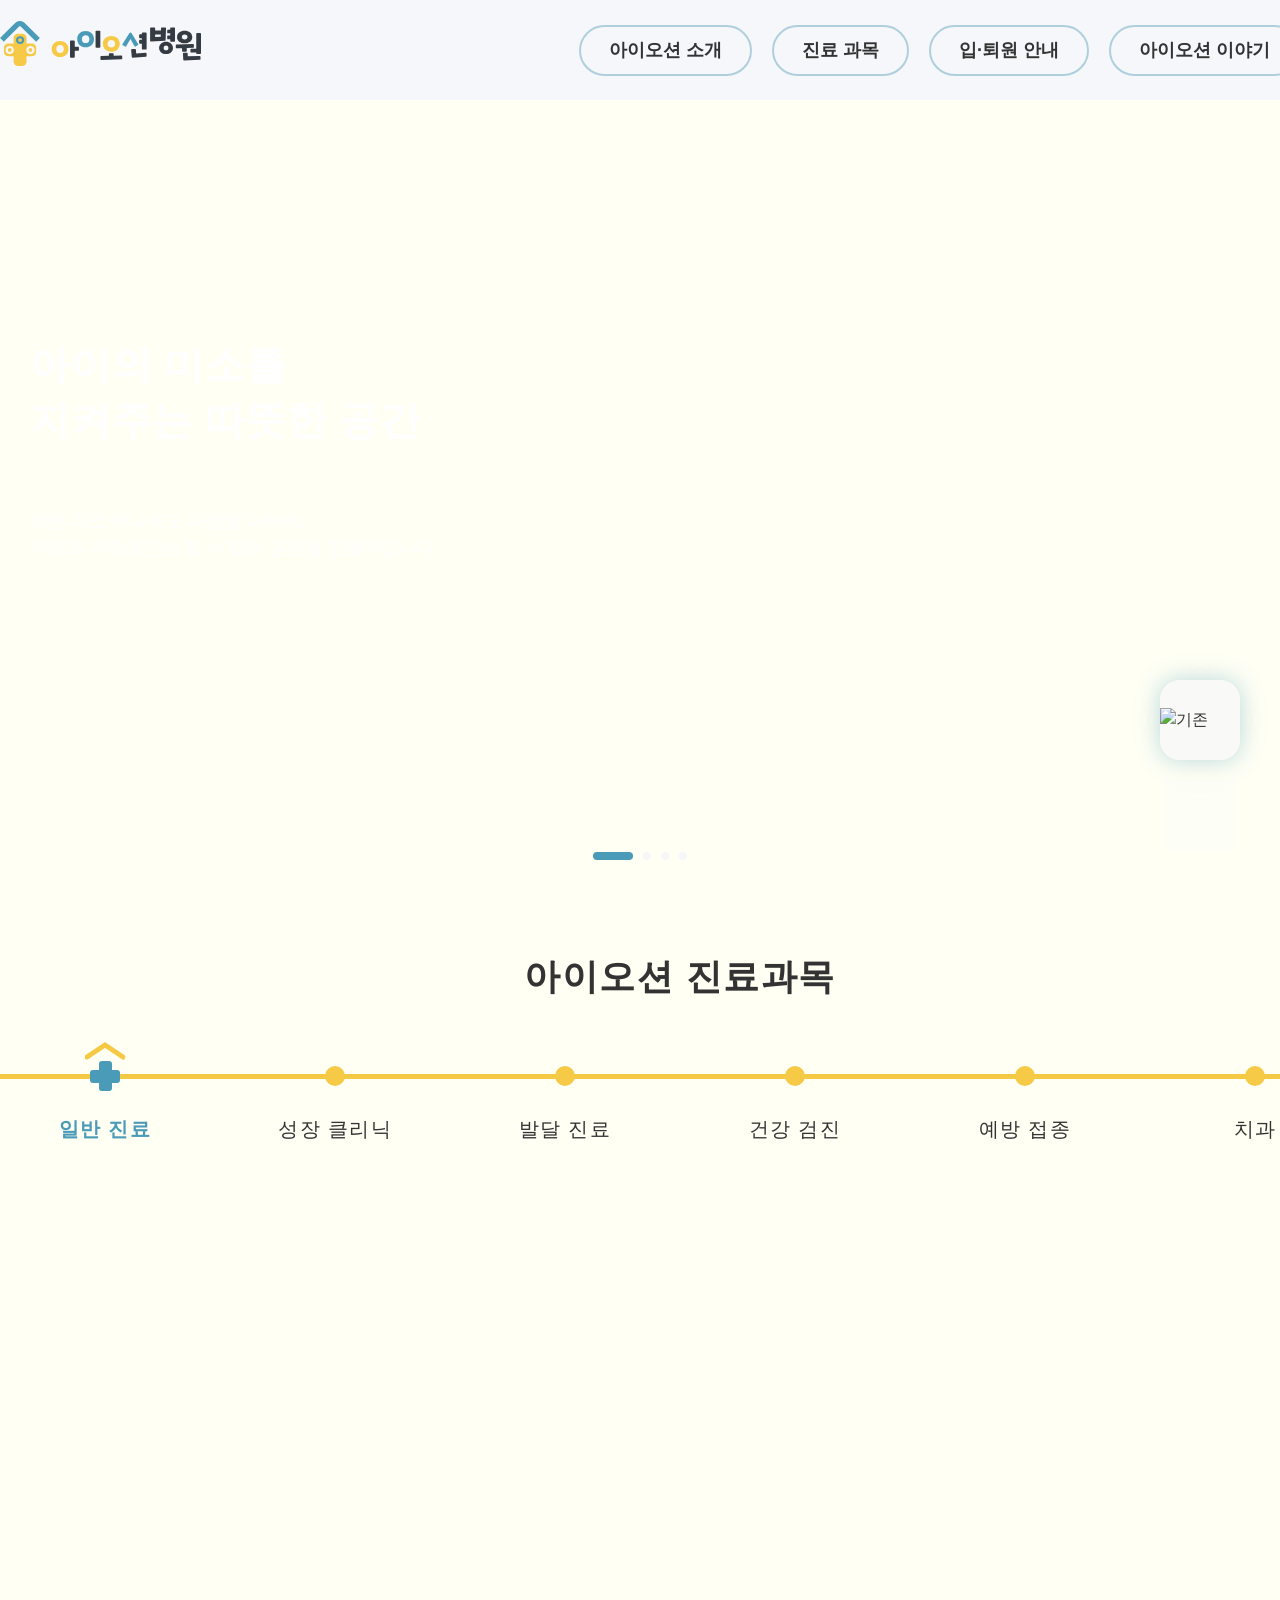
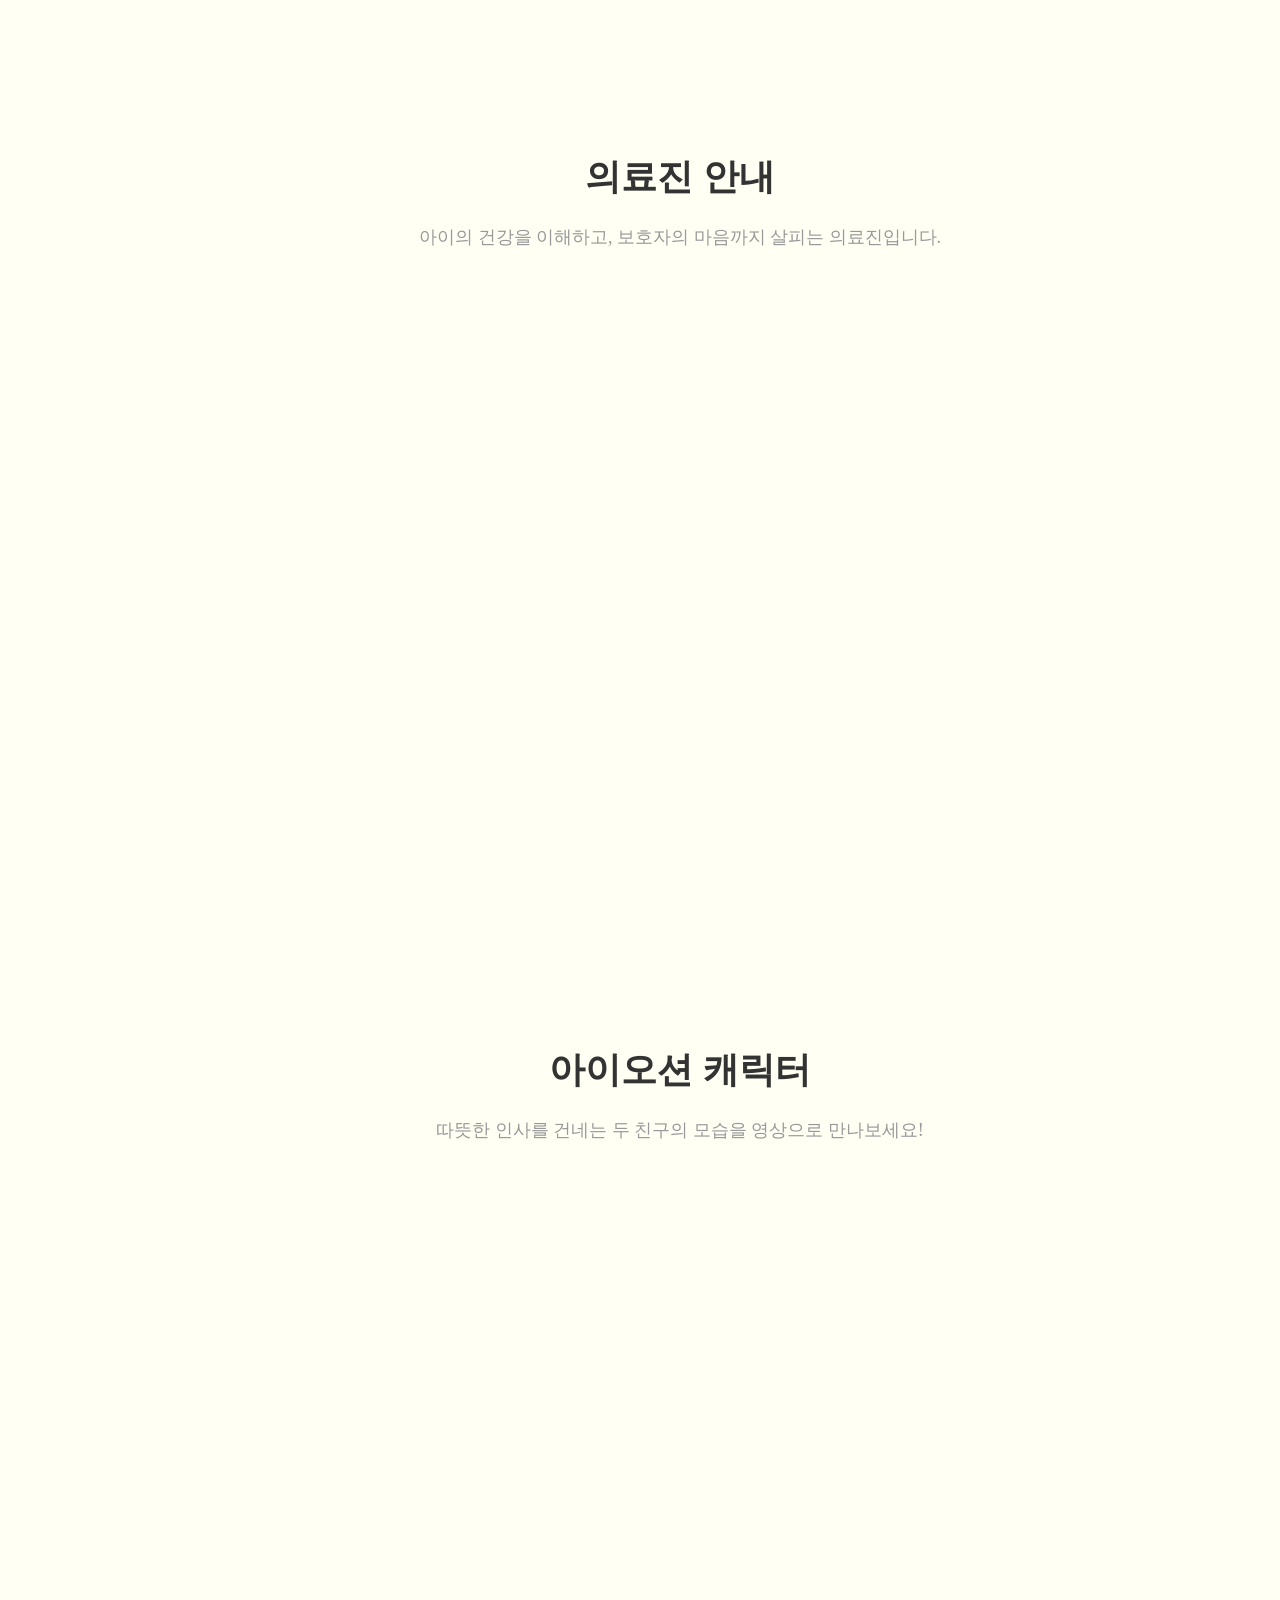
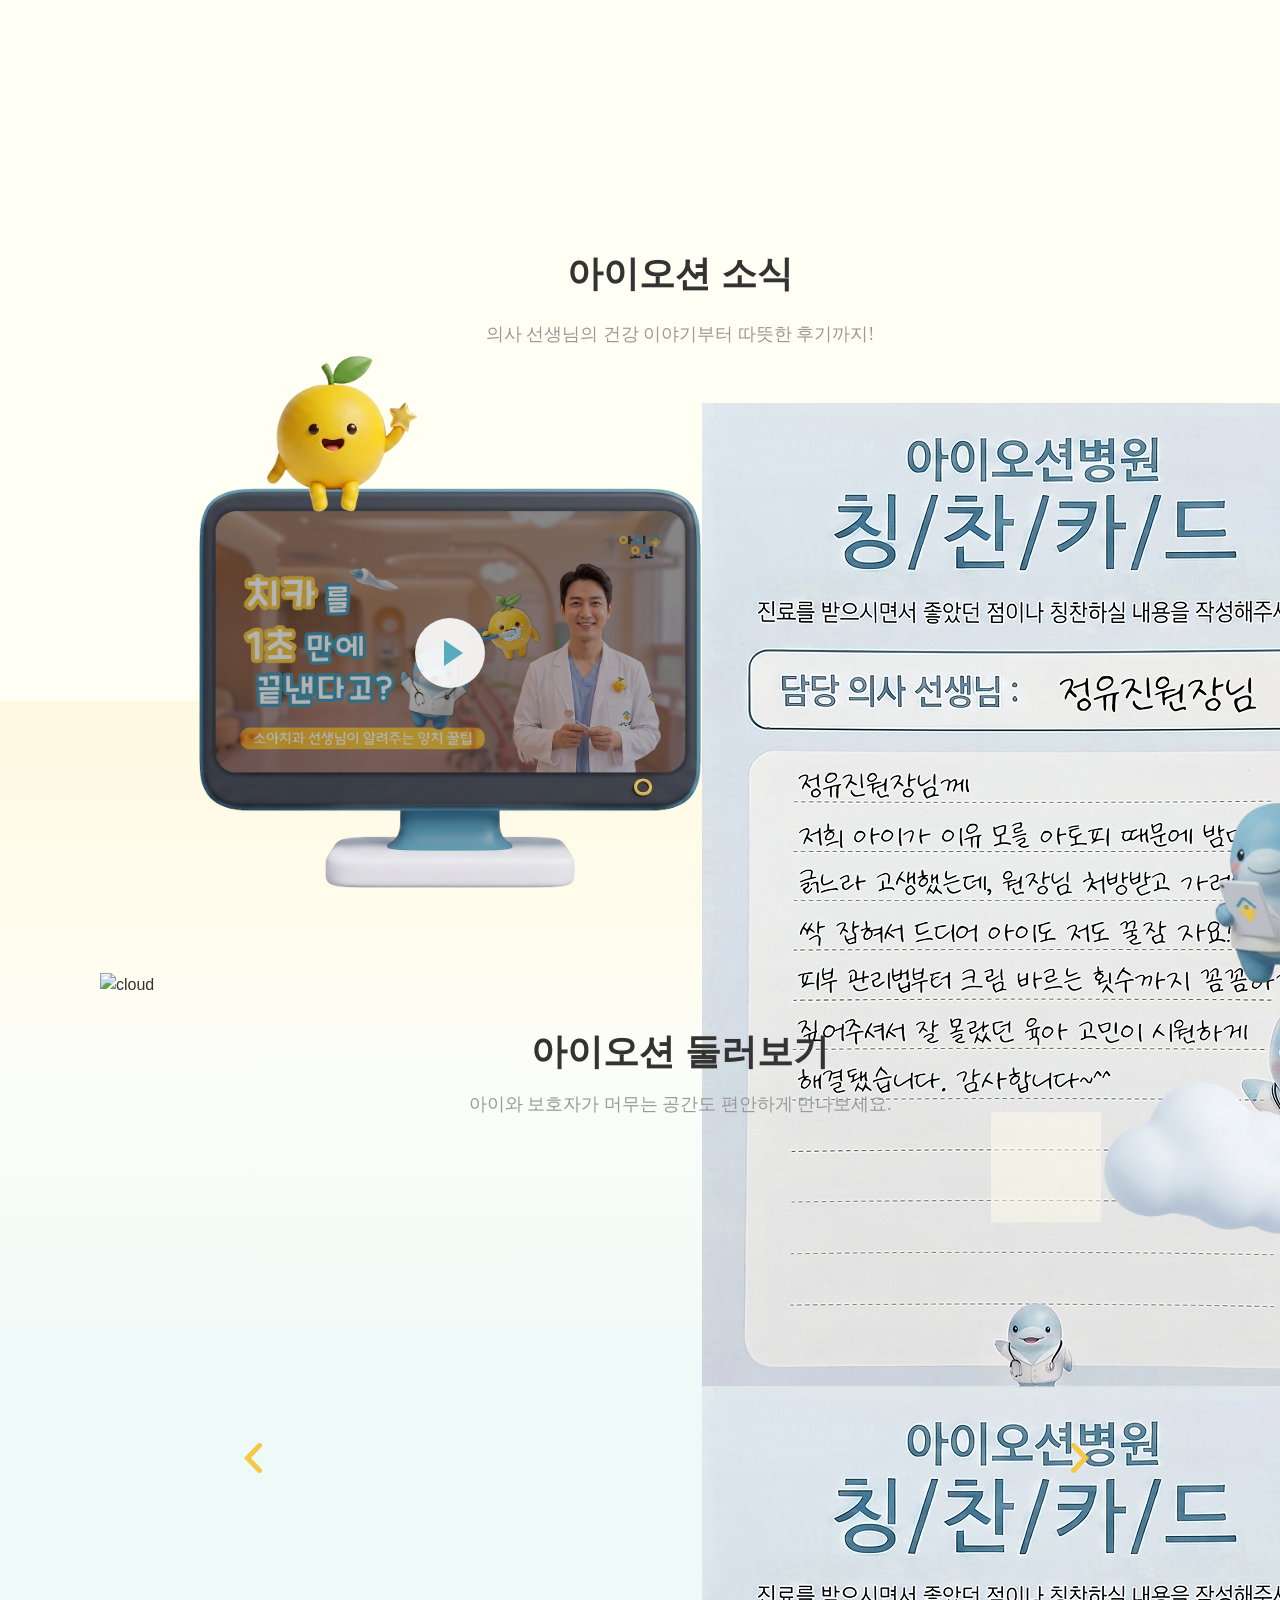
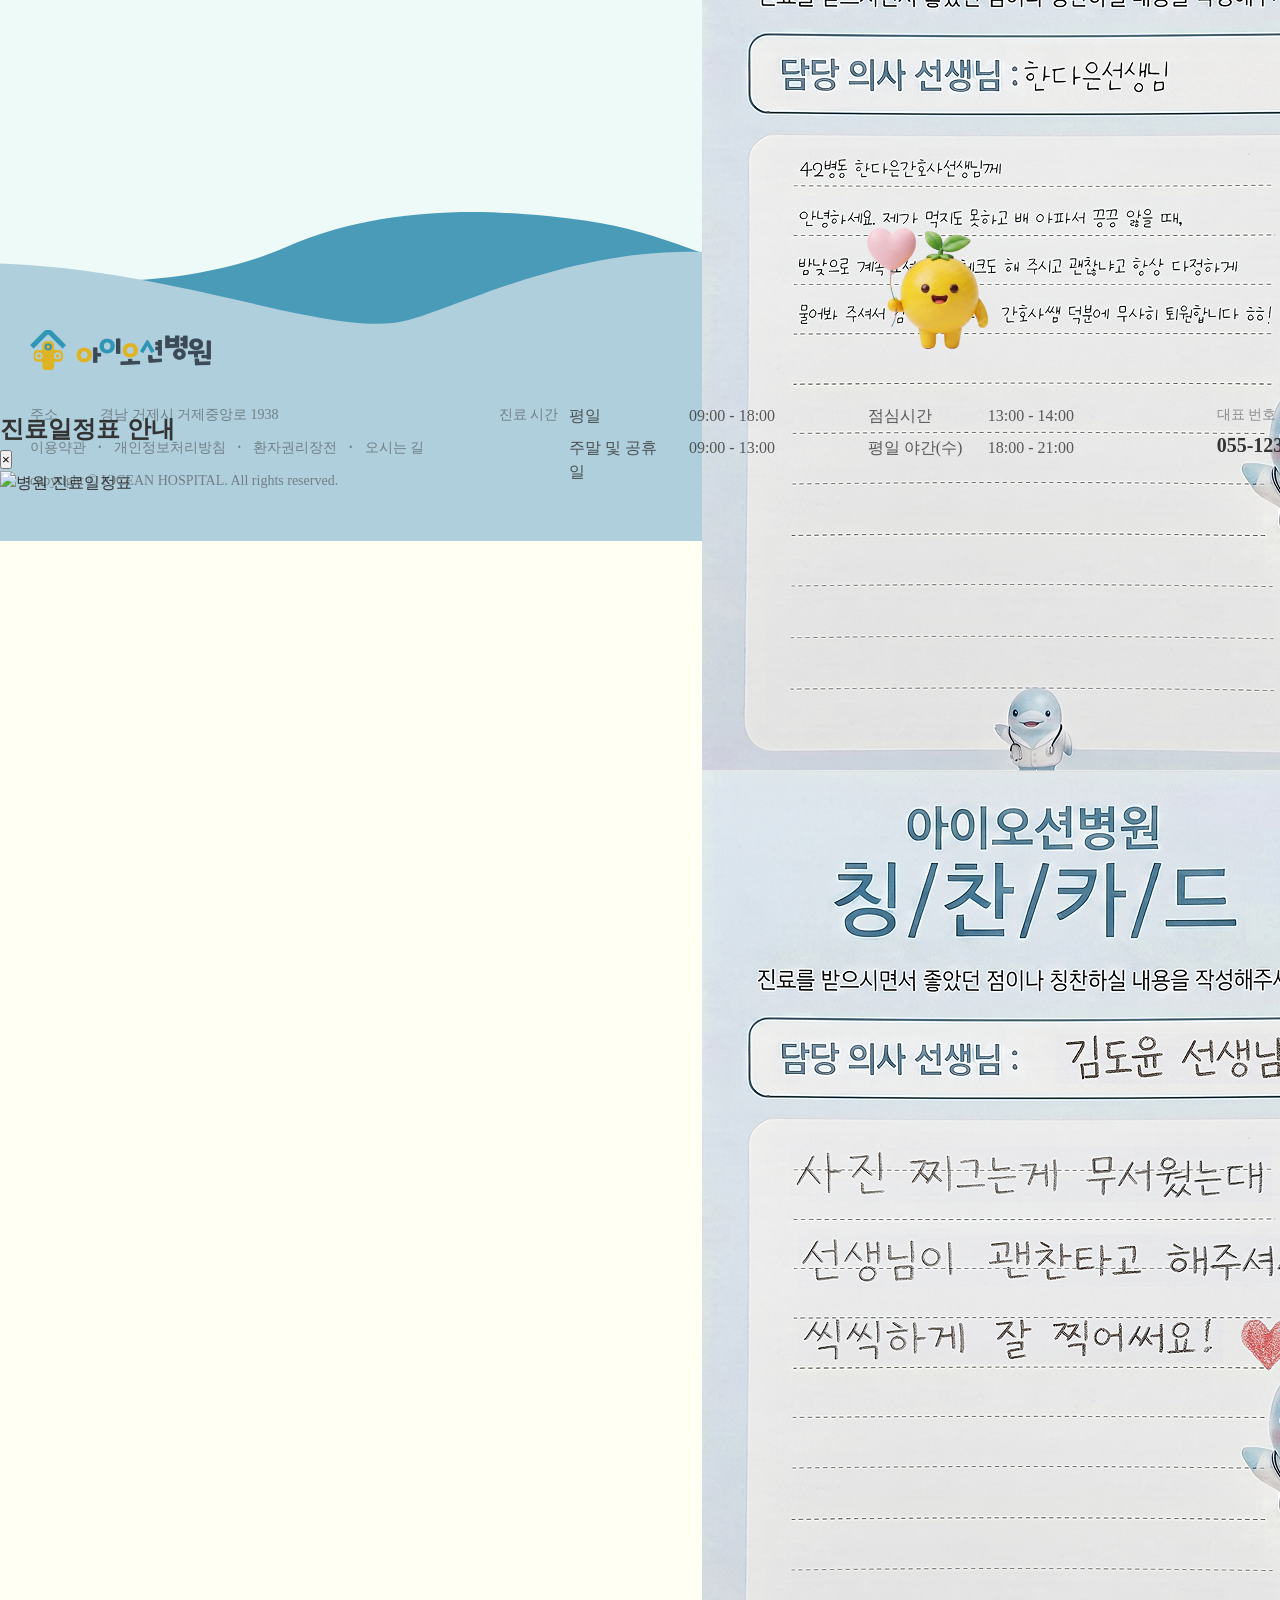
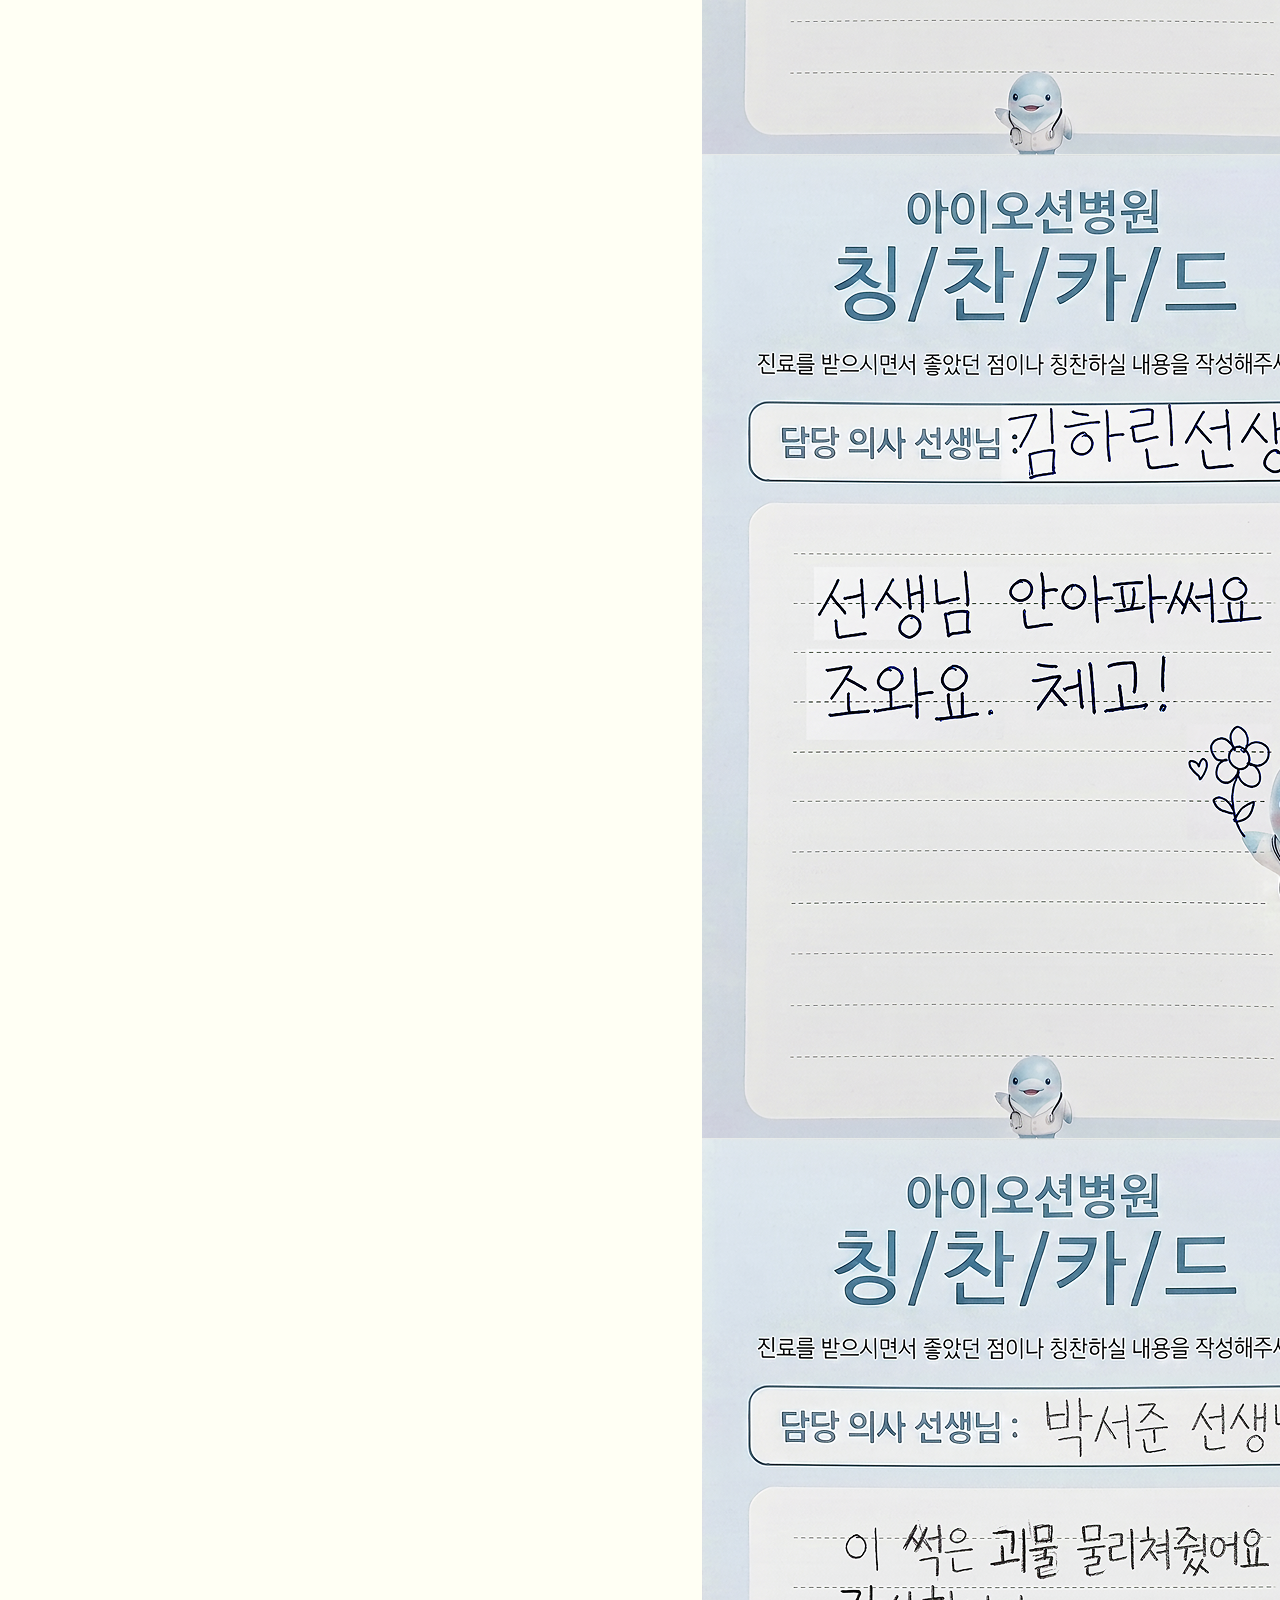
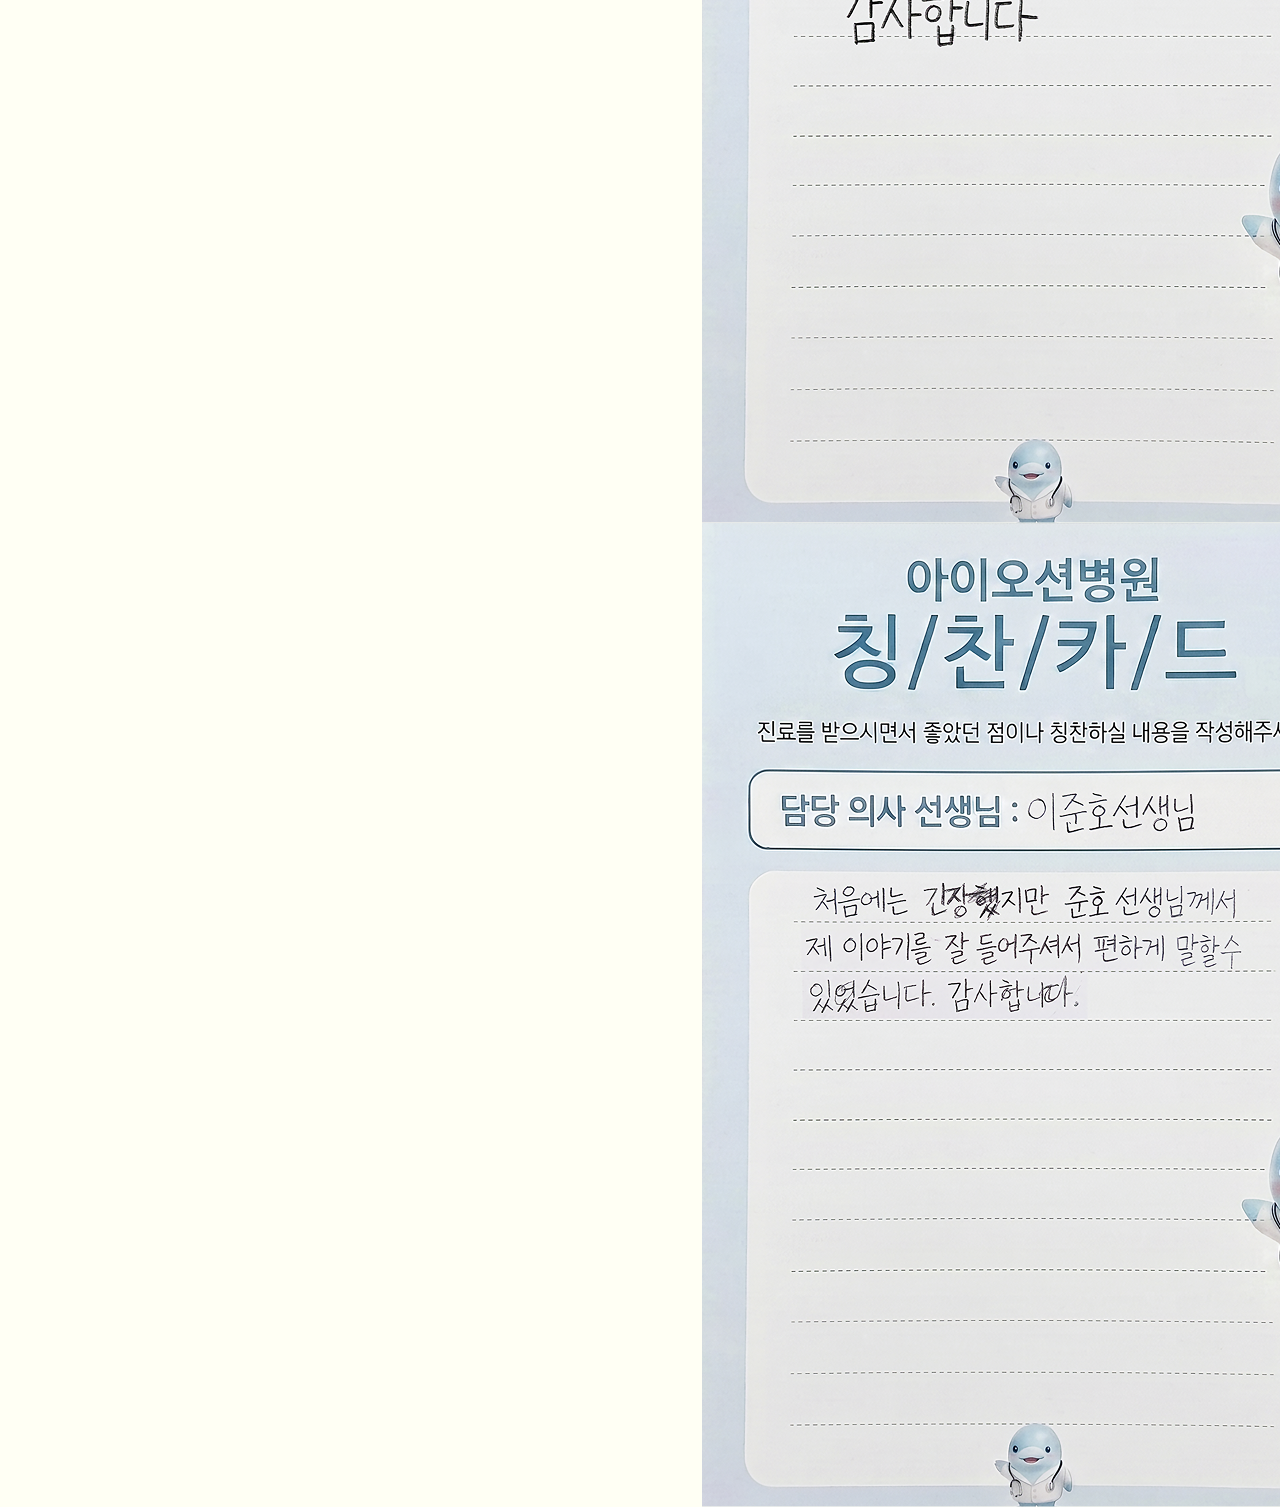
==== commit c8a6f852: "Add files via upload" ====
--- a/index.html
+++ b/index.html
@@ -839,7 +839,7 @@
         <div class="quick-menu-wrap">
 
             <div class="quick-icons">
-                <a href="#none" title="캘린더">
+                <a href="#none" id="btn-schedule" title="캘린더" role="button">
                     <img src="./images/button/calendar.svg" alt="캘린더">
                 </a>
                 <a href="tel:055-123-4567" title="전화">
@@ -864,6 +864,24 @@
 
     </div>
     <!-- 플로팅 퀵 메뉴 끝 -->
+
+    <!-- ==========================================
+     진료일정표 이미지 팝업 모달
+========================================== -->
+    <div class="schedule-modal" id="scheduleModal" aria-hidden="true" role="dialog" aria-labelledby="modalTitle">
+        <div class="modal-overlay" id="modalOverlay"></div>
+        <div class="modal-content">
+            <h2 id="modalTitle" class="sr-only">진료일정표 안내</h2>
+            <!-- 닫기 버튼 -->
+            <button type="button" class="modal-close" id="btnCloseModal" aria-label="팝업 닫기">&times;</button>
+            <!-- 진료일정표 이미지 (경로를 실제 이미지 파일명으로 변경) -->
+            <div class="modal-body">
+                <img src="./images/button/calendar_schedule.png" alt="병원 진료일정표" class="schedule">
+            </div>
+        </div>
+    </div>
+
+
 </body>
 
 </html>
--- a/css/style.css
+++ b/css/style.css
@@ -908,9 +908,6 @@
 
 
 /* 👌👌👌👌 의료진 소개!!!! */
-/* =========================
-   의료진 안내
-========================= */
 
 .doctor-section {
     width: 1300px;
@@ -938,7 +935,6 @@
     margin: 0;
     font-family: 'Pretendard';
     font-size: 18px;
-    font-weight: 400;
     color: #999;
 }
 
@@ -1136,7 +1132,6 @@
 .character-title p {
     margin: 0;
     font-family: 'Pretendard';
-    font-weight: 400;
     font-size: 18px;
     color: #999;
 }
@@ -1182,8 +1177,9 @@
 }
 
 .news-title p {
-    font-size: 16px;
-    font-weight: 500;
+    font-family: 'Pretendard';
+    font-size: 18px;
+
     color: #999;
 }
 
@@ -1448,8 +1444,7 @@
 .tour-title p {
     font-family: 'Pretendard';
     color: #999;
-    font-size: 16px;
-    font-weight: 500;
+    font-size: 18px;
 }
 
 .tour-slider {
@@ -1751,7 +1746,7 @@
     left: 70%;
     /* 이미지 시안 기준 위치 (점심시간/진료시간 위쪽 부근) */
     transform: translateX(-50%);
-    width: 130px;
+    width: 150px;
     /* 적정 크기 지정 */
     z-index: 10;
     pointer-events: auto;
@@ -1913,12 +1908,14 @@
     width: 280px;
     display: flex;
     flex-direction: column;
-    gap: 8px; /* 진료시간 줄 간격과 동일하게 세팅 */
+    gap: 8px;
+    /* 진료시간 줄 간격과 동일하게 세팅 */
 }
 
 .lunch-row {
     display: flex;
-    gap: 20px; /* 시간과 라벨 사이 간격 */
+    gap: 20px;
+    /* 시간과 라벨 사이 간격 */
     align-items: flex-start;
 }
 
@@ -1959,44 +1956,70 @@
 
 
 
-
-/* ========================================
-   플로팅 메뉴 (Quick Menu)
-======================================== */
+/* ==========
+플로팅
+================ */
+/* 플로팅 메뉴 위치 */
 .floating-menu {
     position: fixed;
     right: 40px;
-    /* 화면 오른쪽에서 띄울 간격 */
     bottom: 50px;
-    /* 화면 아래쪽에서 띄울 간격 */
     z-index: 9999;
+
     display: flex;
     flex-direction: column;
     align-items: center;
     gap: 20px;
-    /* 캐릭터 박스와 탑 버튼 사이의 간격 */
-}
-
-/* 호버 시 나타나는 둥근 캡슐 모양 메뉴 */
+}
+
+/* 캐릭터 영역 */
+.quick-menu-wrap {
+    position: relative;
+    width: 80px;
+    height: 80px;
+}
+
+/* 숨겨진 퀵 아이콘 */
 .quick-icons {
+    position: absolute;
+    bottom: 100%;
+    left: 0;
+
+    width: 80px;
+    height: 270px;
+    box-sizing: border-box;
+    margin-bottom: 25px;
+
     display: flex;
     flex-direction: column;
     justify-content: center;
     align-items: center;
     gap: 20px;
-    width: 80px;
-    height: 270px;
+
     border: 3px solid #AFCFDD;
     border-radius: 50px;
     background-color: rgba(249, 250, 252, 0.3);
     backdrop-filter: blur(10px);
 
-    /* 기본 숨김 상태 설정 */
     opacity: 0;
     visibility: hidden;
+    pointer-events: none;
     transform: translateY(20px);
-    transition: all 0.3s cubic-bezier(0.25, 1, 0.5, 1);
-    margin-bottom: 5px;
+
+    transition:
+        opacity 0.3s ease,
+        visibility 0.3s ease,
+        transform 0.3s cubic-bezier(0.25, 1, 0.5, 1);
+}
+
+/* 캐릭터에서 아이콘으로 이동할 때 메뉴가 닫히지 않도록 연결 */
+.quick-icons::after {
+    content: "";
+    position: absolute;
+    top: 100%;
+    left: -3px;
+    width: 80px;
+    height: 28px;
 }
 
 .quick-icons a {
@@ -2006,6 +2029,7 @@
 }
 
 .quick-icons img {
+    display: block;
     width: 60px;
     height: 60px;
     transition: transform 0.2s ease;
@@ -2013,21 +2037,25 @@
 
 .quick-icons a:hover img {
     transform: scale(1.15);
-    /* 마우스 올리면 아이콘 살짝 커짐 */
-}
-
-/* 캐릭터 네모 박스 */
+}
+
+/* 캐릭터 버튼 */
 .quick-char {
     position: relative;
+    display: block;
+
     width: 80px;
     height: 80px;
+    padding: 0;
+    border: 0;
     border-radius: 20px;
+    overflow: hidden;
+
     background-color: rgba(245, 247, 250, 0.6);
-    /* 기본 파란색 그림자 */
     box-shadow: 0 0 25px rgba(74, 155, 184, 0.4);
-    transition: all 0.3s ease;
     cursor: pointer;
-    overflow: hidden;
+
+    transition: box-shadow 0.3s ease;
 }
 
 .quick-char img {
@@ -2035,69 +2063,79 @@
     top: 50%;
     left: 50%;
     transform: translate(-50%, -50%);
+
     width: 100%;
     height: auto;
+    pointer-events: none;
+
     transition: opacity 0.3s ease;
 }
 
-/* 호버 전용 캐릭터 이미지는 처음에 숨겨둠 */
+.quick-char .char-default {
+    opacity: 1;
+}
+
 .quick-char .char-hover {
     opacity: 0;
 }
 
-/* ========================================
-   마우스 호버(오버) 시 작동하는 애니메이션
-======================================== */
-.floating-menu:hover .quick-icons {
+/* JavaScript로 열림 상태 제어 */
+.quick-menu-wrap.is-open .quick-icons {
     opacity: 1;
-    /* 숨겨진 캡슐 메뉴 나타남 */
     visibility: visible;
+    pointer-events: auto;
     transform: translateY(0);
-    /* 아래에서 위로 슥 올라옴 */
-}
-
-.floating-menu:hover .quick-char {
-    /* 호버 시 노란색 그림자로 변경 */
+}
+
+.quick-menu-wrap.is-open .quick-char {
     box-shadow: 0 0 25px rgba(246, 202, 70, 0.4);
 }
 
-/* 캐릭터 교체 애니메이션 */
-.floating-menu:hover .char-default {
+.quick-menu-wrap.is-open .char-default {
     opacity: 0;
-    /* 기본 캐릭터 숨김 */
-}
-
-.floating-menu:hover .char-hover {
+}
+
+.quick-menu-wrap.is-open .char-hover {
     opacity: 1;
-    /* 웃는 캐릭터 등장 */
-}
-
-/* ========================================
-   맨 위로 가기 (탑 버튼)
-======================================== */
+}
+
+/* TOP 버튼 */
 .btn-top {
+    display: flex;
+    align-items: center;
+    justify-content: center;
+
     width: 70px;
     height: 70px;
+    box-sizing: border-box;
+    padding: 0;
+
+    border: 3px solid #AFCFDD;
     border-radius: 50%;
-    border: 3px solid #AFCFDD;
     background-color: rgba(249, 250, 252, 0.3);
+    background-image: url(../images/button/arrow.svg);
+    background-repeat: no-repeat;
+    background-position: center;
+
     backdrop-filter: blur(10px);
     cursor: pointer;
-    display: flex;
-    align-items: center;
-    justify-content: center;
-    transition: all 0.2s ease;
-
-    background: url(../images/button/arrow.svg) no-repeat center center;
+
+    transition:
+        background-color 0.2s ease,
+        transform 0.2s ease;
 }
 
 .btn-top:hover {
     background-color: #F5F7FA;
     transform: translateY(-2px);
-    /* 누르기 좋게 위로 살짝 들림 */
-}
-
-
+}
+
+.quick-char:focus-visible,
+.btn-top:focus-visible,
+.quick-icons a:focus-visible {
+    outline: 3px solid #4A9BB8;
+    outline-offset: 4px;
+}
 
 
 /* =========================
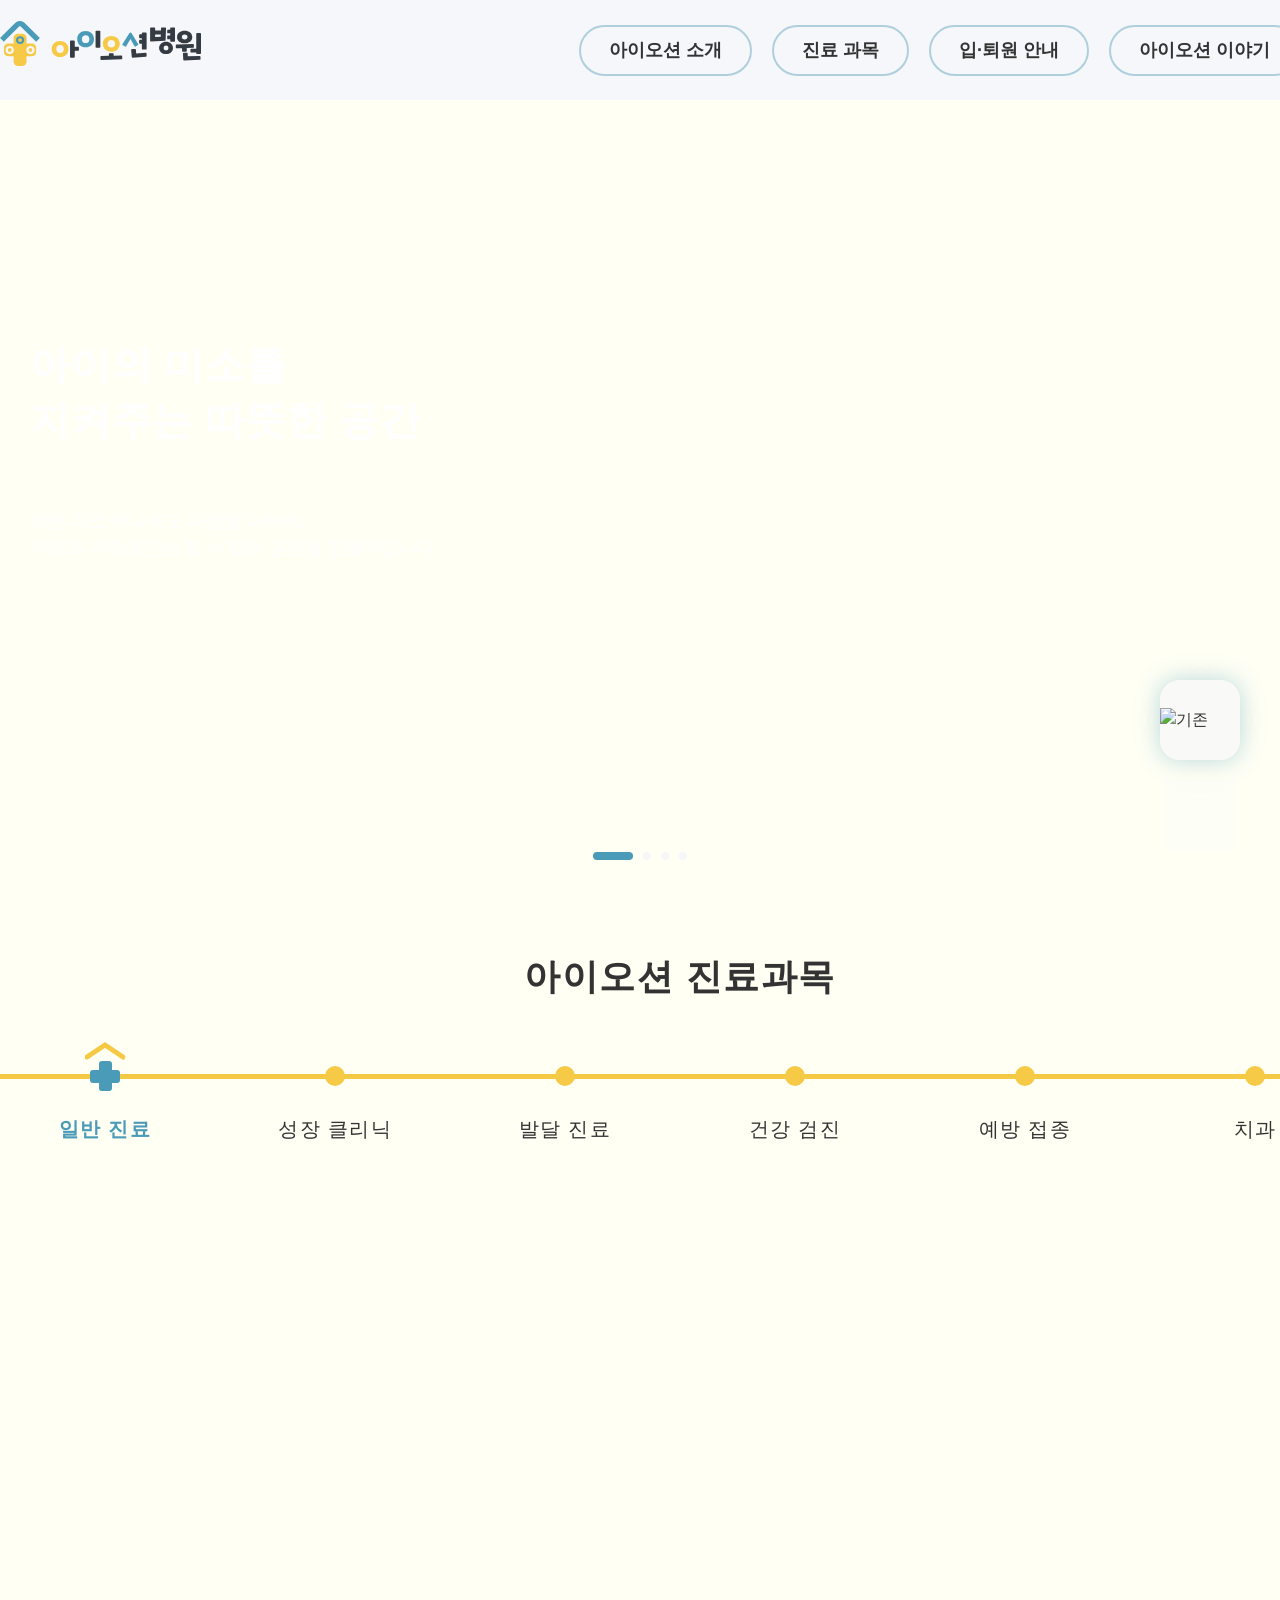
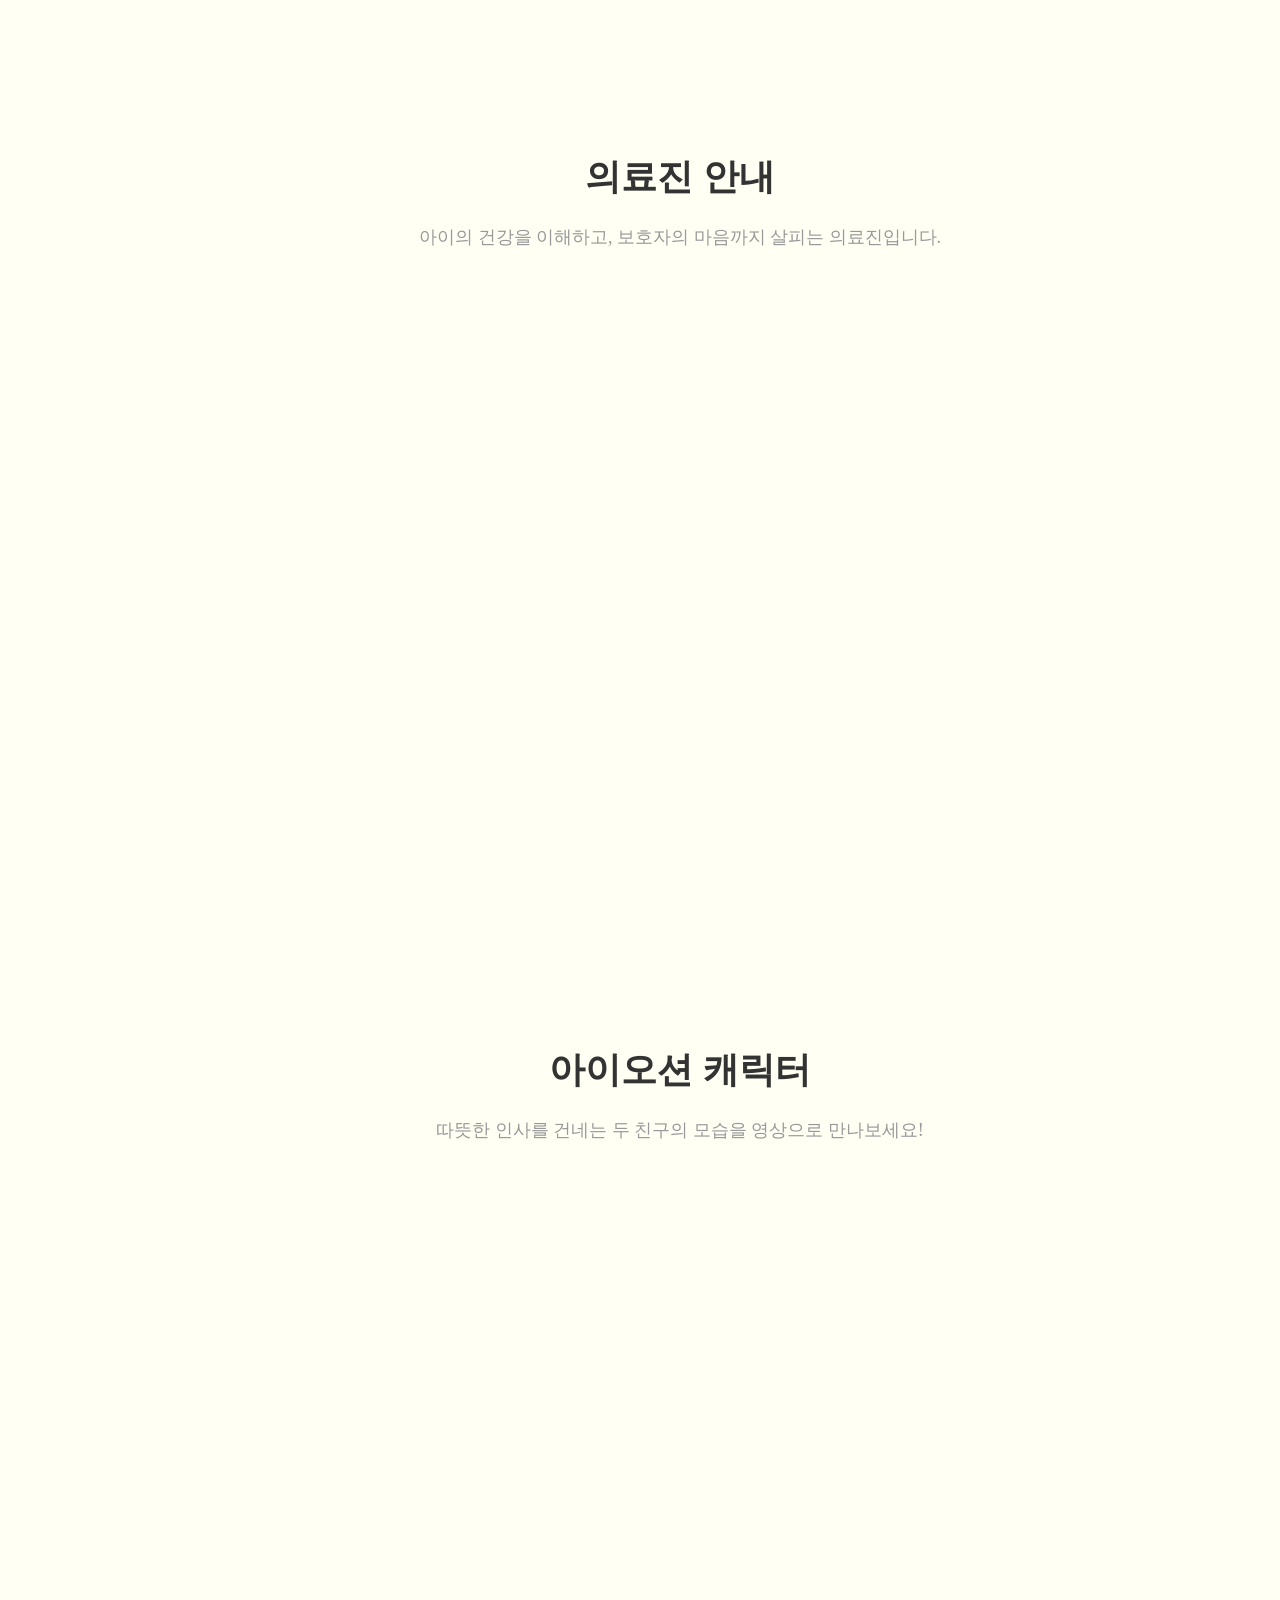
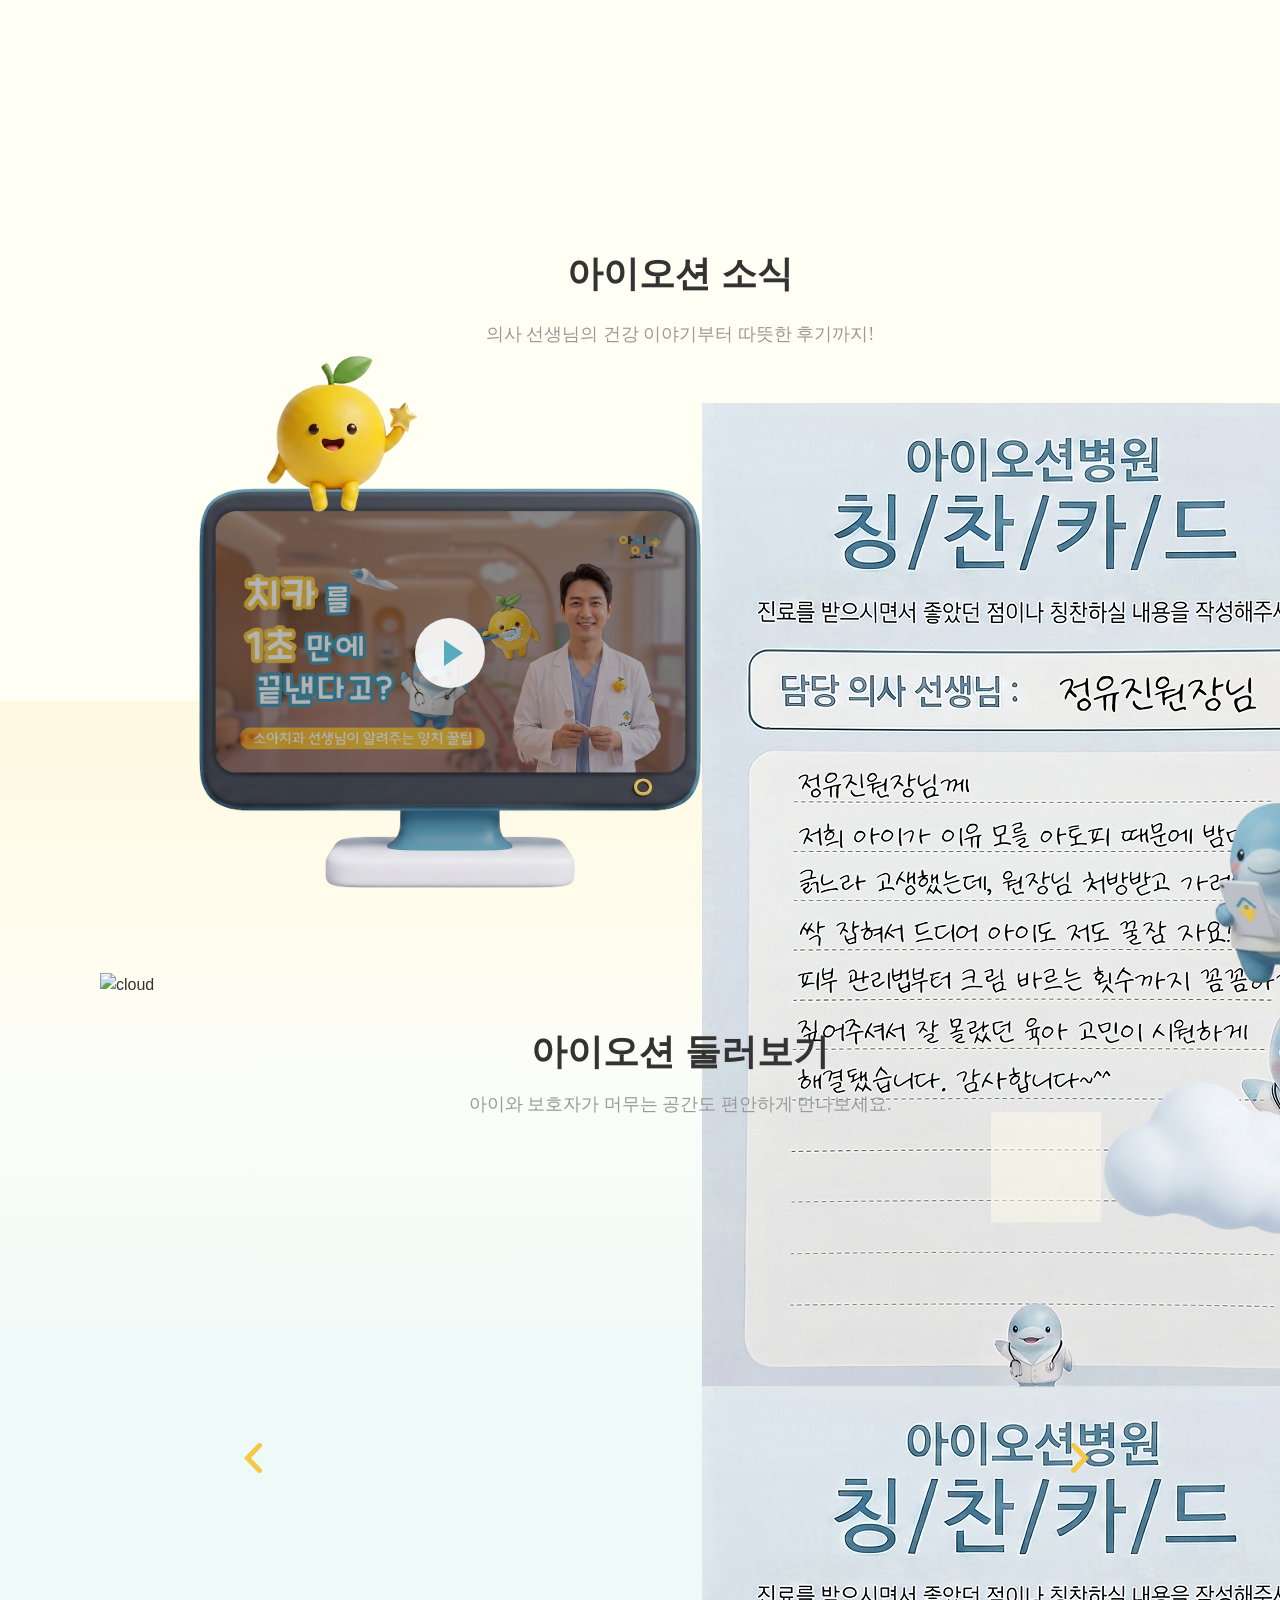
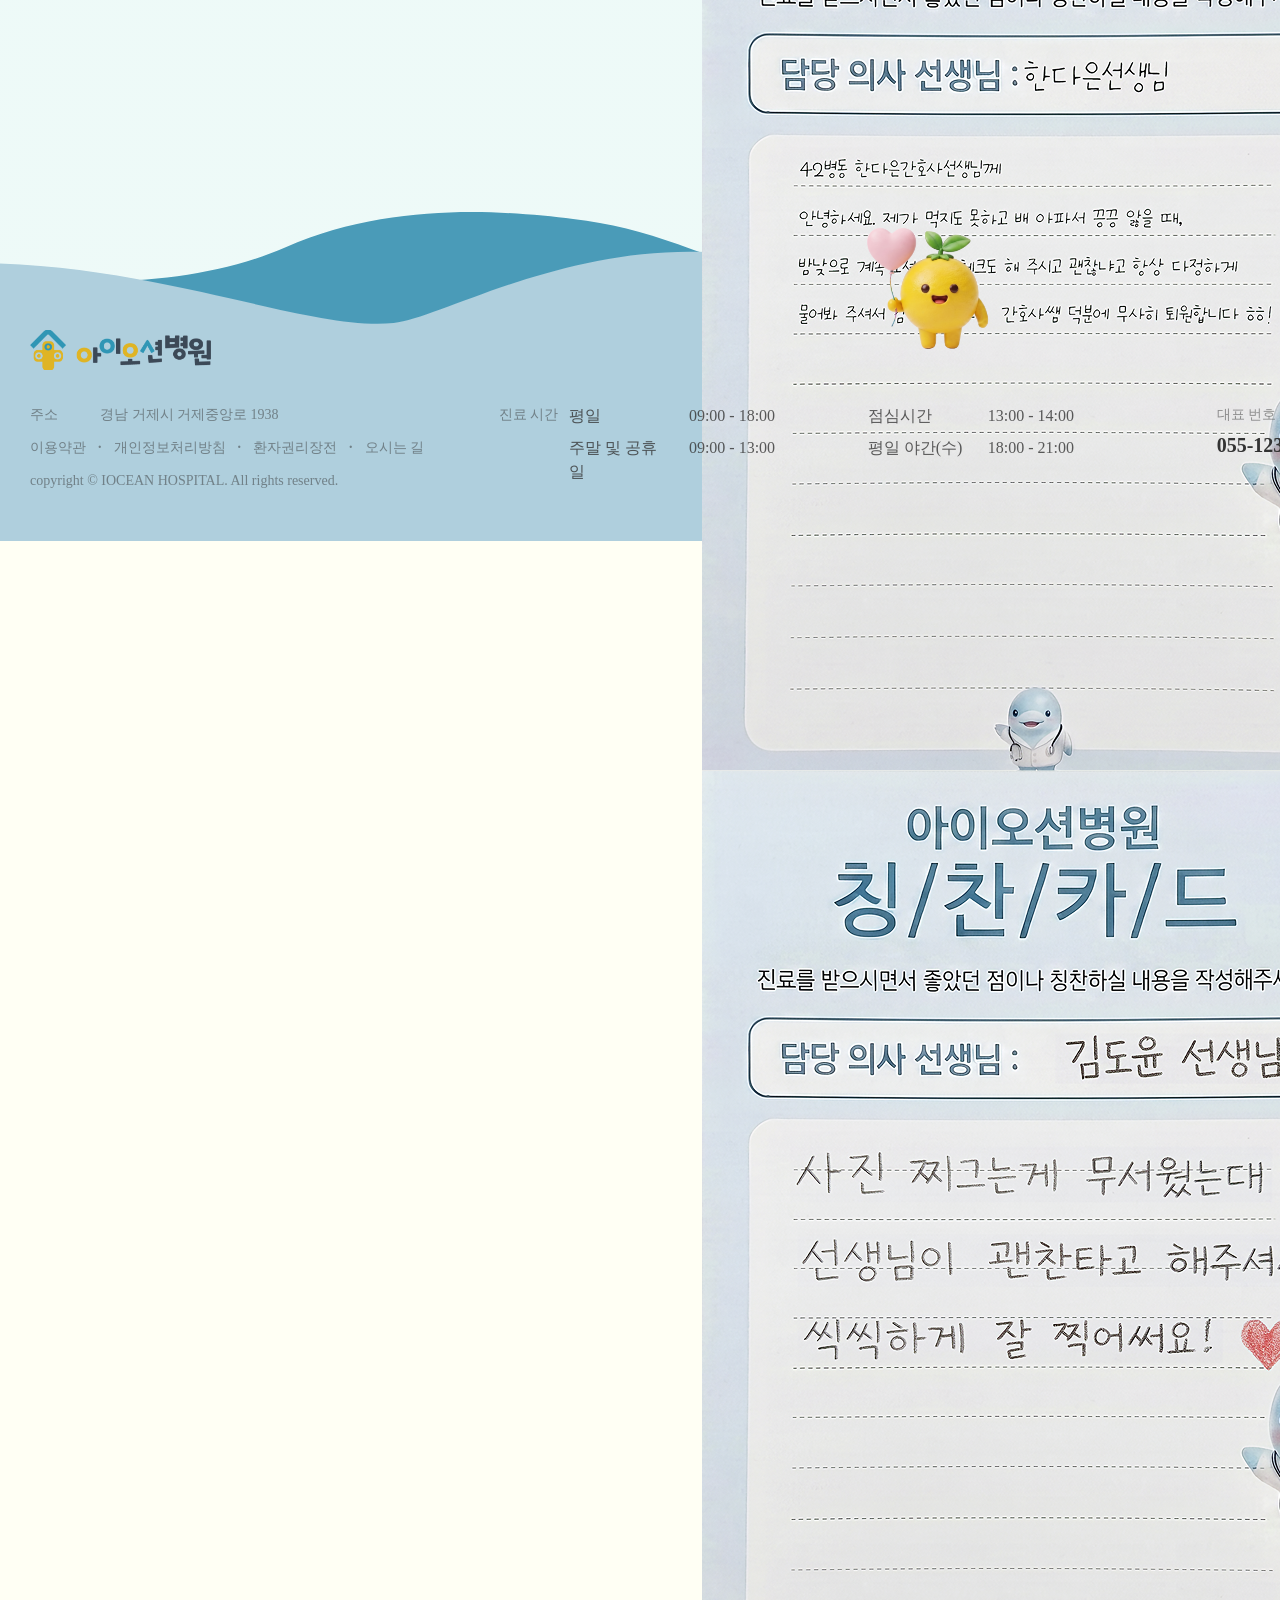
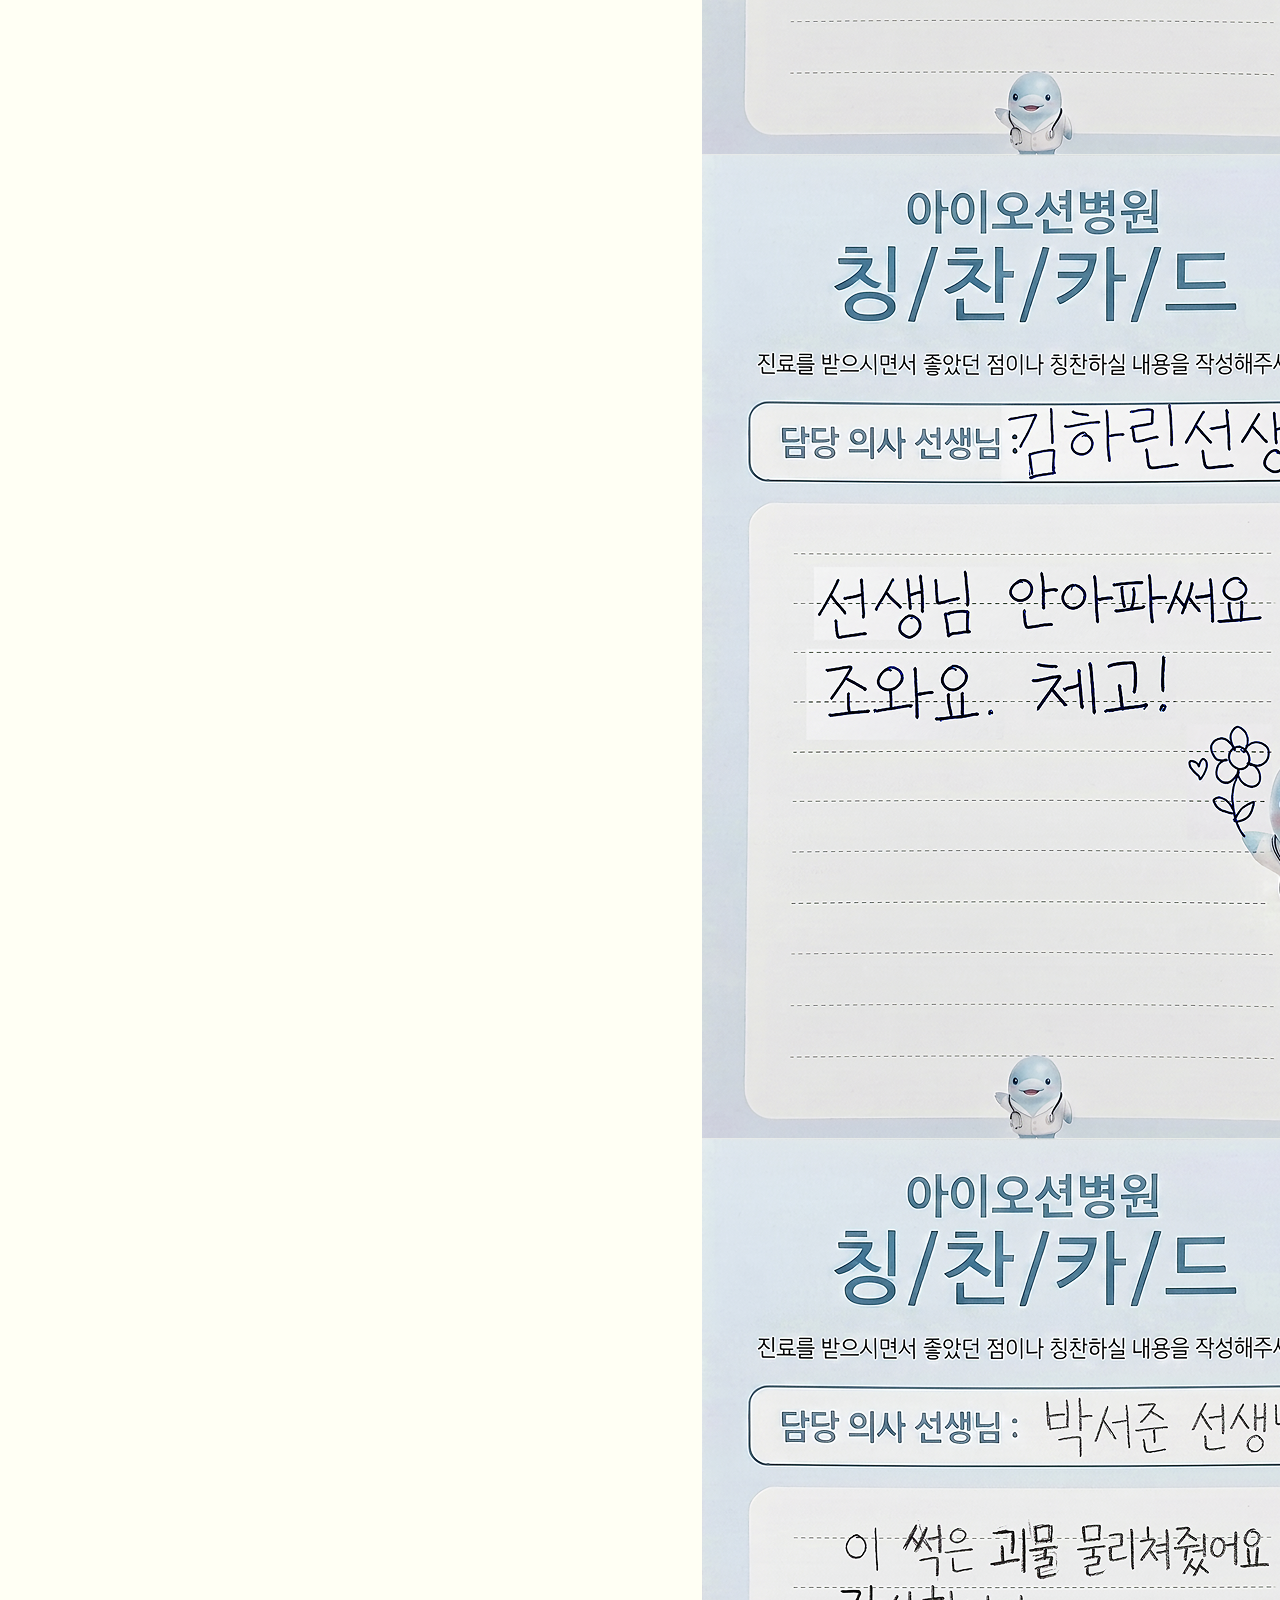
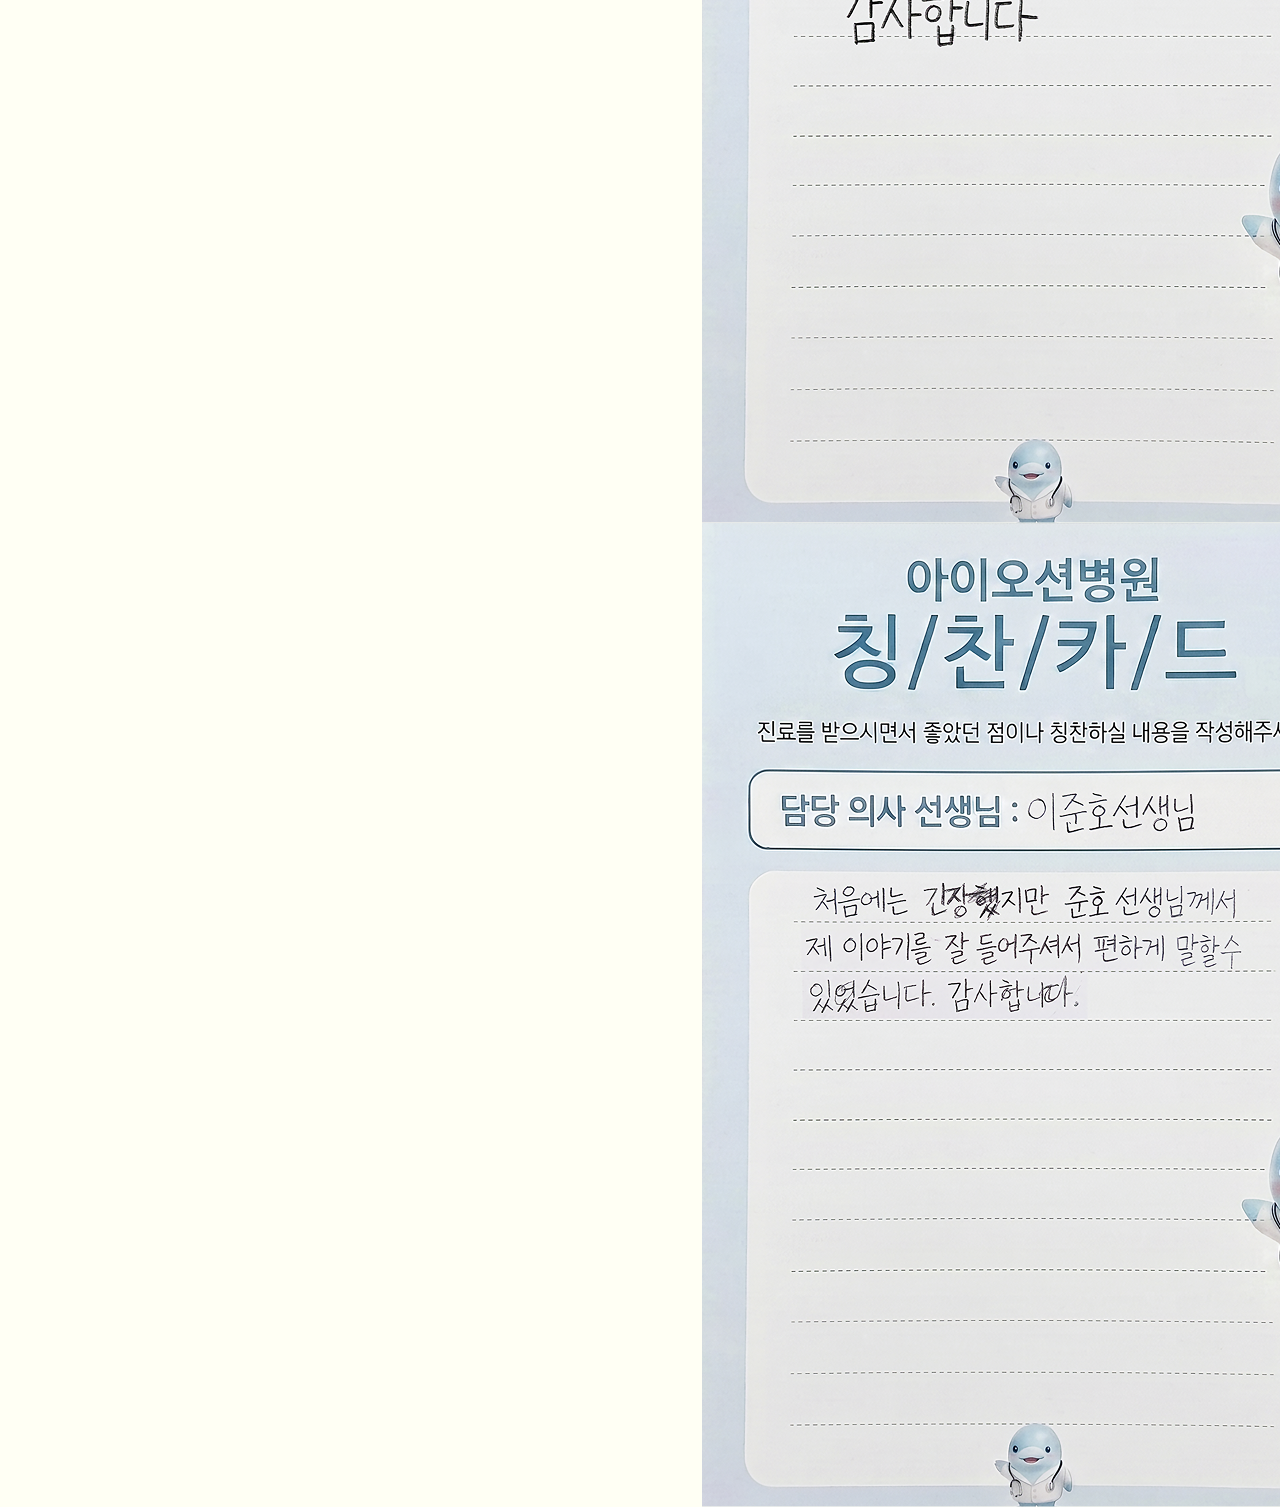
==== commit 9336bb4d: "Add files via upload" ====
--- a/index.html
+++ b/index.html
@@ -598,6 +598,27 @@
                             </button>
 
                         </div>
+
+
+                        <!-- 영상 팝업 -->
+                        <dialog class="video-modal" aria-label="아이오션 영상">
+                            <div class="video-modal__content">
+                                <button class="video-modal__close" type="button" aria-label="영상 팝업 닫기" autofocus>
+                                    &times;
+                                </button>
+
+                                <!-- controls 속성을 넣지 않으면 재생 바가 표시되지 않습니다. -->
+                                <video class="video-modal__video" muted playsinline loop preload="none"
+                                    disablepictureinpicture>
+                                    <source src="./images/main/youtube1.mp4" type="video/mp4">
+                                    이 브라우저에서는 영상을 재생할 수 없습니다.
+                                </video>
+
+                                <p class="video-modal__error" role="alert" hidden>
+                                    영상을 재생할 수 없습니다. 영상 경로를 확인해주세요.
+                                </p>
+                            </div>
+                        </dialog>
 
 
                         <!-- 카드 -->
@@ -824,6 +845,7 @@
     <script>
         AOS.init();
     </script>
+
 
 
 
--- a/css/style.css
+++ b/css/style.css
@@ -2138,6 +2138,134 @@
 }
 
 
+
+/* ==========================================
+   진료일정표 모달 팝업 스타일
+========================================== */
+.schedule-modal {
+    position: fixed;
+    inset: 0;
+    z-index: 100000;
+
+    display: flex;
+    justify-content: center;
+    align-items: center;
+
+    opacity: 0;
+    visibility: hidden;
+    transition: opacity 0.3s ease, visibility 0.3s ease;
+}
+
+/* 활성화 상태 */
+.schedule-modal.is-open {
+    opacity: 1;
+    visibility: visible;
+}
+
+/* 어두운 배경 오버레이 */
+.schedule-modal .modal-overlay {
+    position: absolute;
+    inset: 0;
+    background-color: rgba(15, 23, 42, 0.7);
+    backdrop-filter: blur(6px);
+    -webkit-backdrop-filter: blur(6px);
+}
+
+/* 팝업 컨텐츠 박스 */
+.schedule-modal .modal-content {
+    position: relative;
+    z-index: 1;
+    box-sizing: border-box;
+
+    display: inline-block;
+    width: 1000px;
+    /* height: 850px; */
+    max-width: 90vw;
+    max-height: 85vh;
+    padding: 12px;
+
+    background-color: #ffffff;
+    border-radius: 16px;
+    box-shadow: 0 20px 40px rgba(0, 0, 0, 0.35);
+
+    transform: scale(0.95);
+    transition: transform 0.3s cubic-bezier(0.25, 1, 0.5, 1);
+}
+
+.schedule-modal.is-open .modal-content {
+    transform: scale(1);
+}
+
+.schedule-modal .modal-body {
+    display: block;
+    line-height: 0;
+    border-radius: 10px;
+
+    max-height: calc(85vh - 80px);
+    overflow-y: auto;
+}
+
+.schedule-modal .schedule {
+    display: block;
+    margin: 0 auto;
+
+    /* 데스크톱 기준 최대 너비를 520px로 제한 (원하는 크기로 조절 가능) */
+    /* max-width: min(85vw, 450px) !important;
+    max-height: 75vh !important; */
+
+    width: 100%;
+    height: auto;
+    /* object-fit: contain; */
+}
+
+/* 닫기 (X) 버튼 */
+.schedule-modal .modal-close {
+    /* position: absolute;
+    top: 18px;
+    right: 18px;
+    z-index: 10; */
+    width: 36px;
+    height: 36px;
+    margin: 0 0 20px auto;
+
+    display: flex;
+    align-items: center;
+    justify-content: center;
+
+    background-color: rgba(255, 255, 255, 0.9);
+    backdrop-filter: blur(4px);
+    border: 1px solid #AFCFDD;
+    border-radius: 50%;
+    color: #334155;
+    font-size: 22px;
+    line-height: 1;
+    cursor: pointer;
+    box-shadow: 0 2px 8px rgba(0, 0, 0, 0.15);
+
+    transition: transform 0.2s ease, background-color 0.2s ease;
+}
+
+.schedule-modal .modal-close:hover {
+    background-color: #ffffff;
+    transform: rotate(90deg);
+}
+
+/* 스크린 리더용 숨김 클래스 */
+.sr-only {
+    position: absolute;
+    width: 1px;
+    height: 1px;
+    padding: 0;
+    margin: -1px;
+    overflow: hidden;
+    clip: rect(0, 0, 0, 0);
+    white-space: nowrap;
+    border: 0;
+}
+
+
+
+
 /* =========================
    TABLET
 ========================= */
